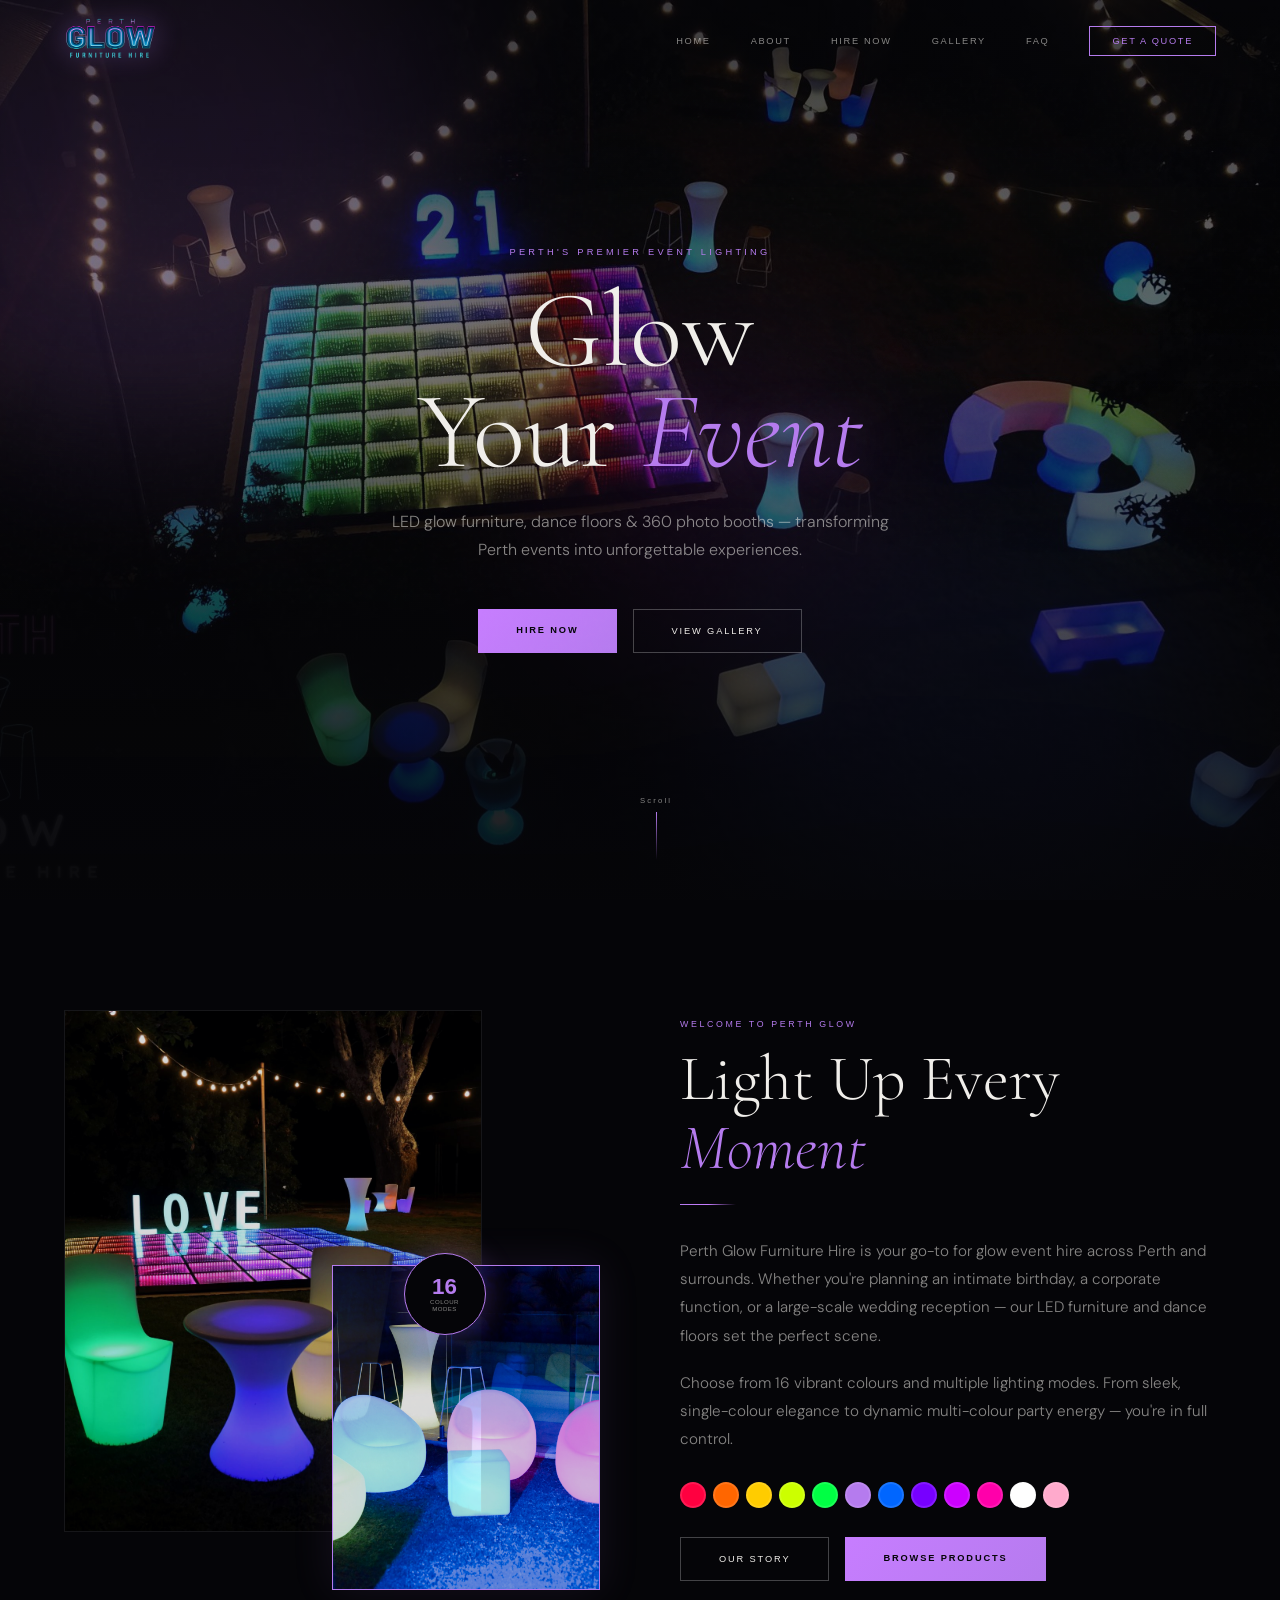
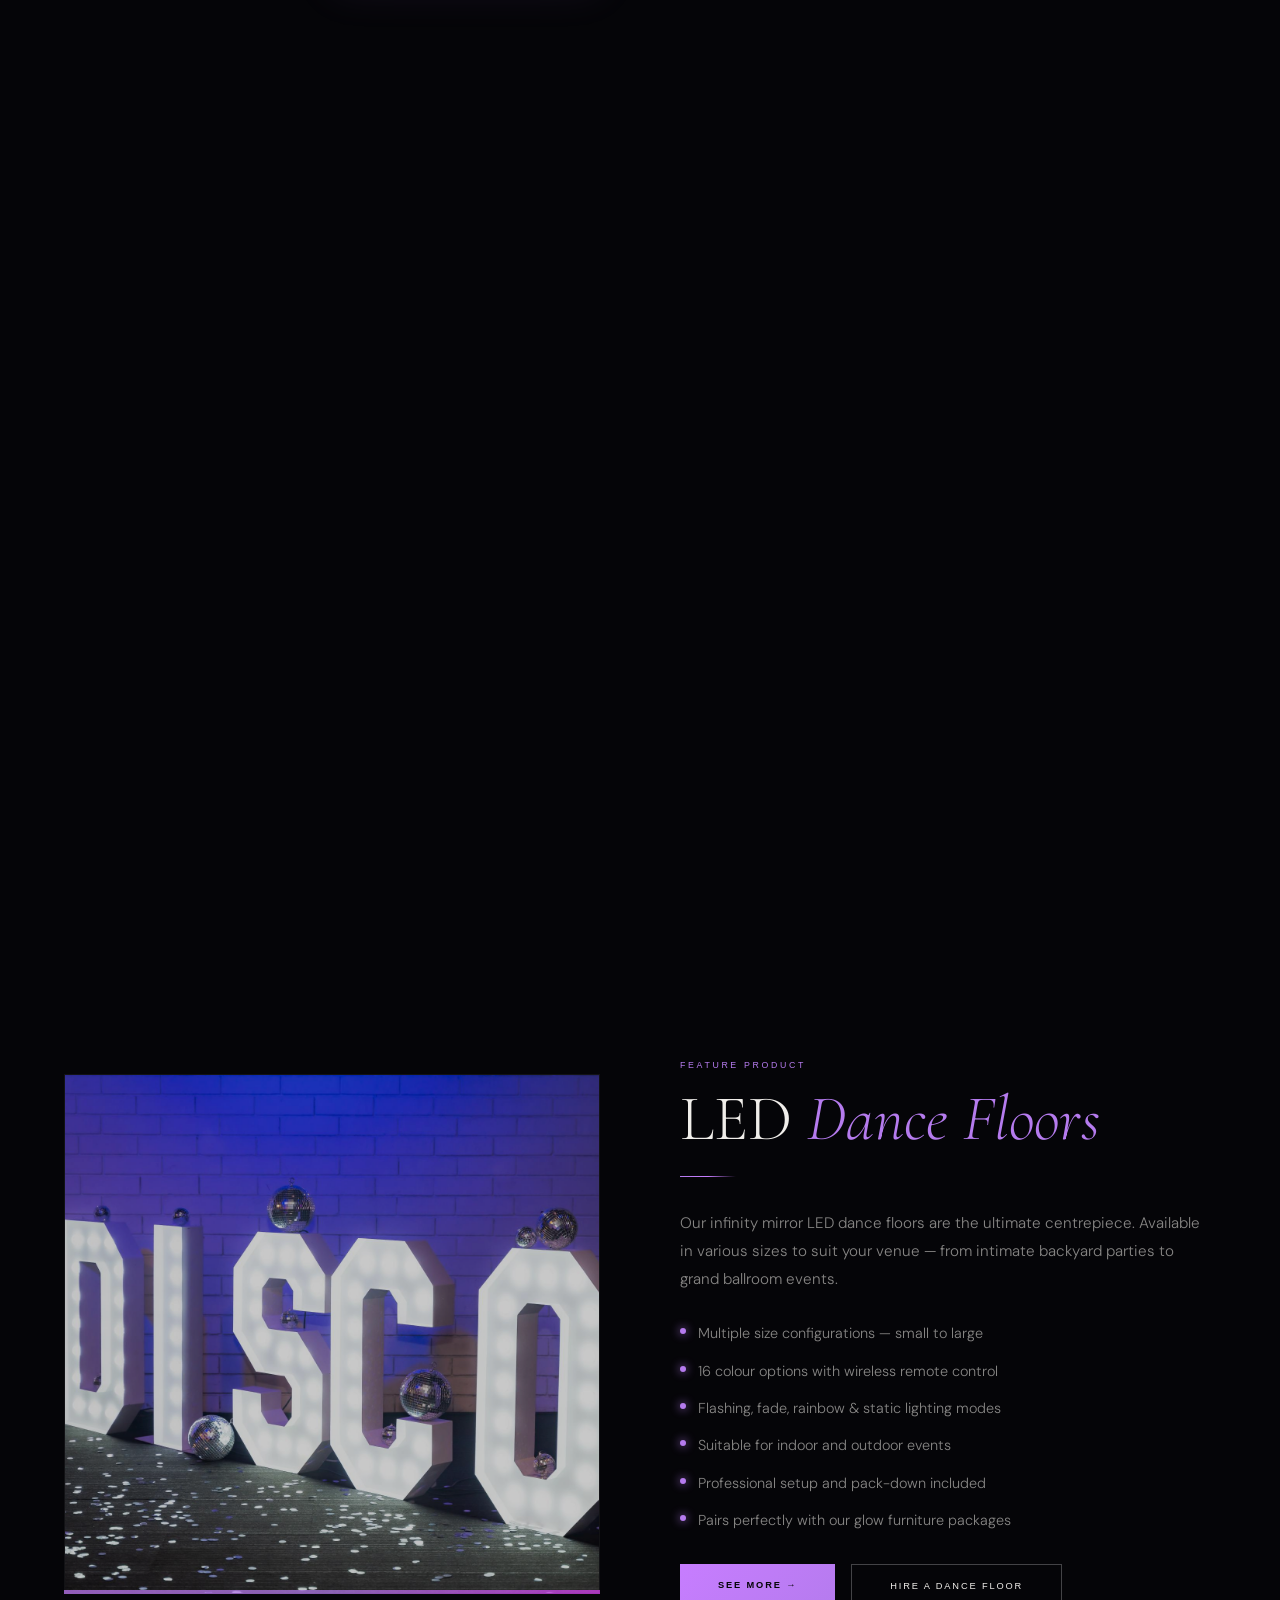
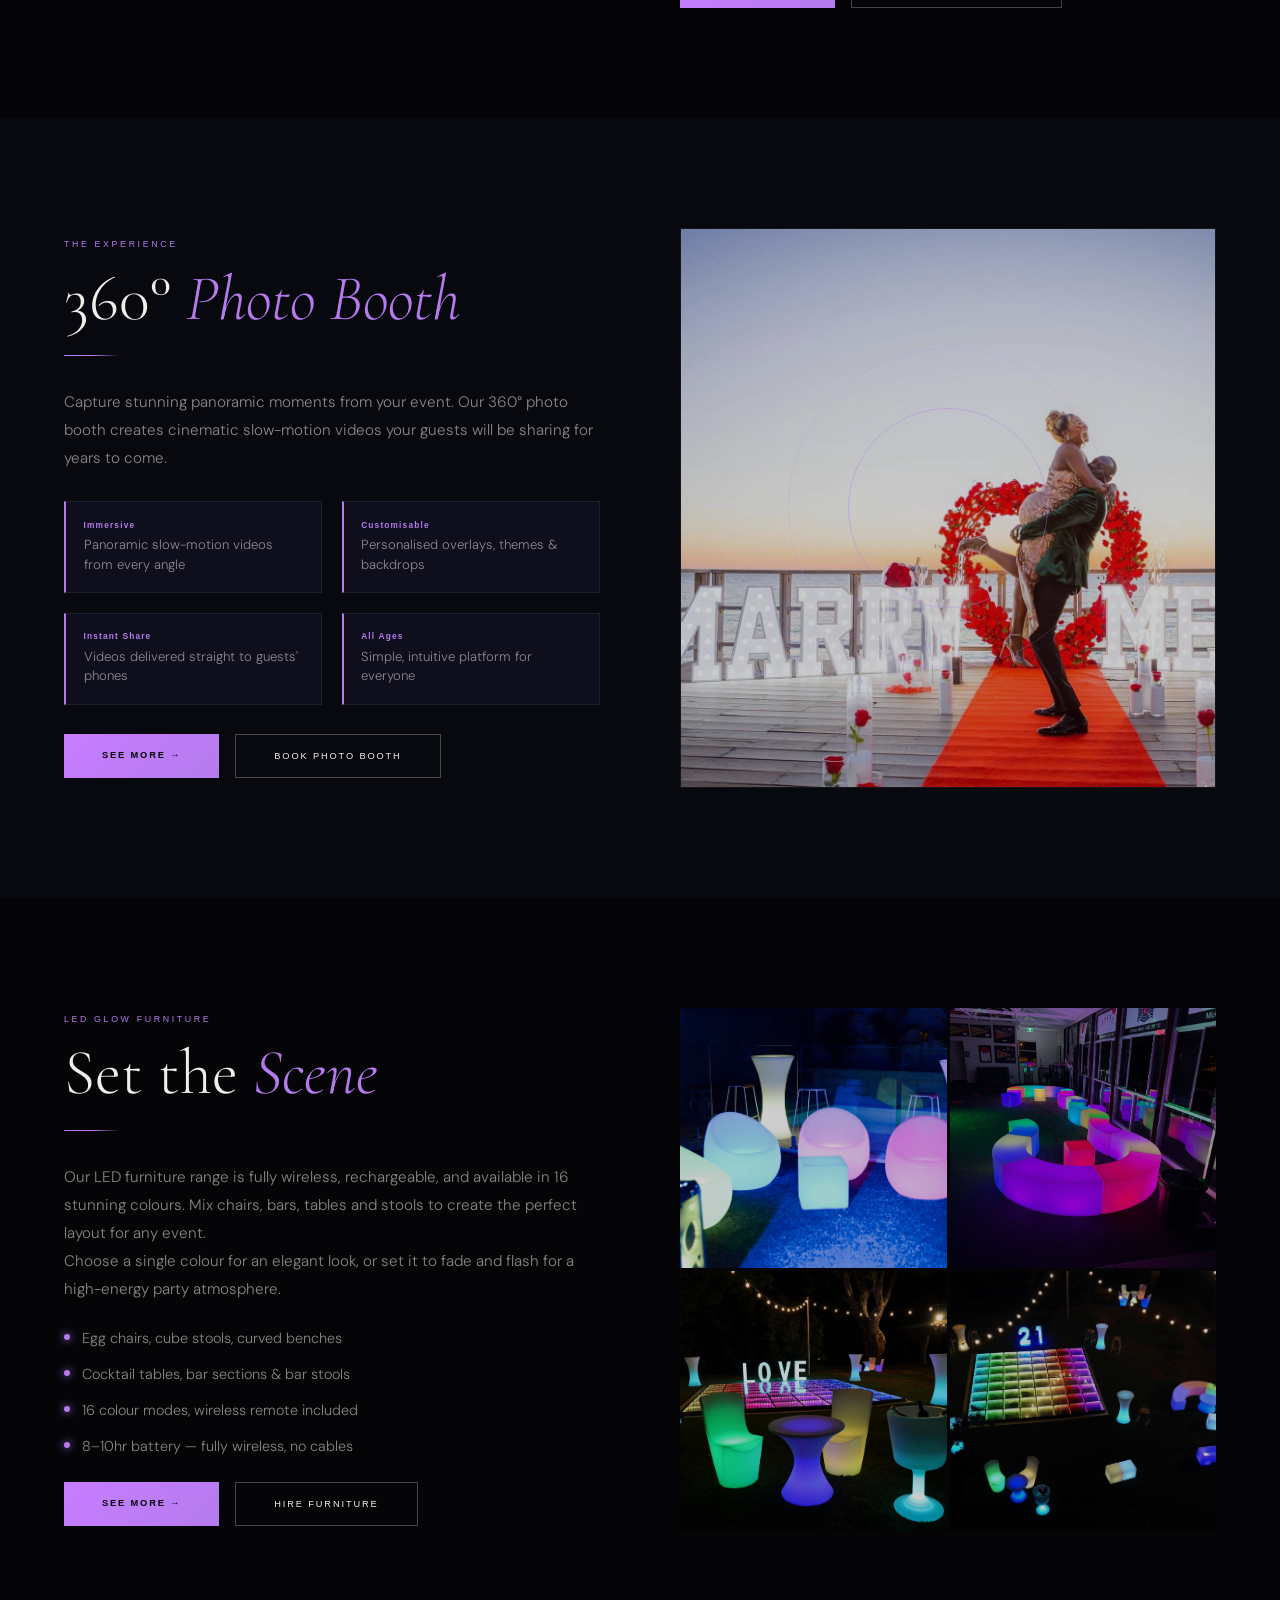
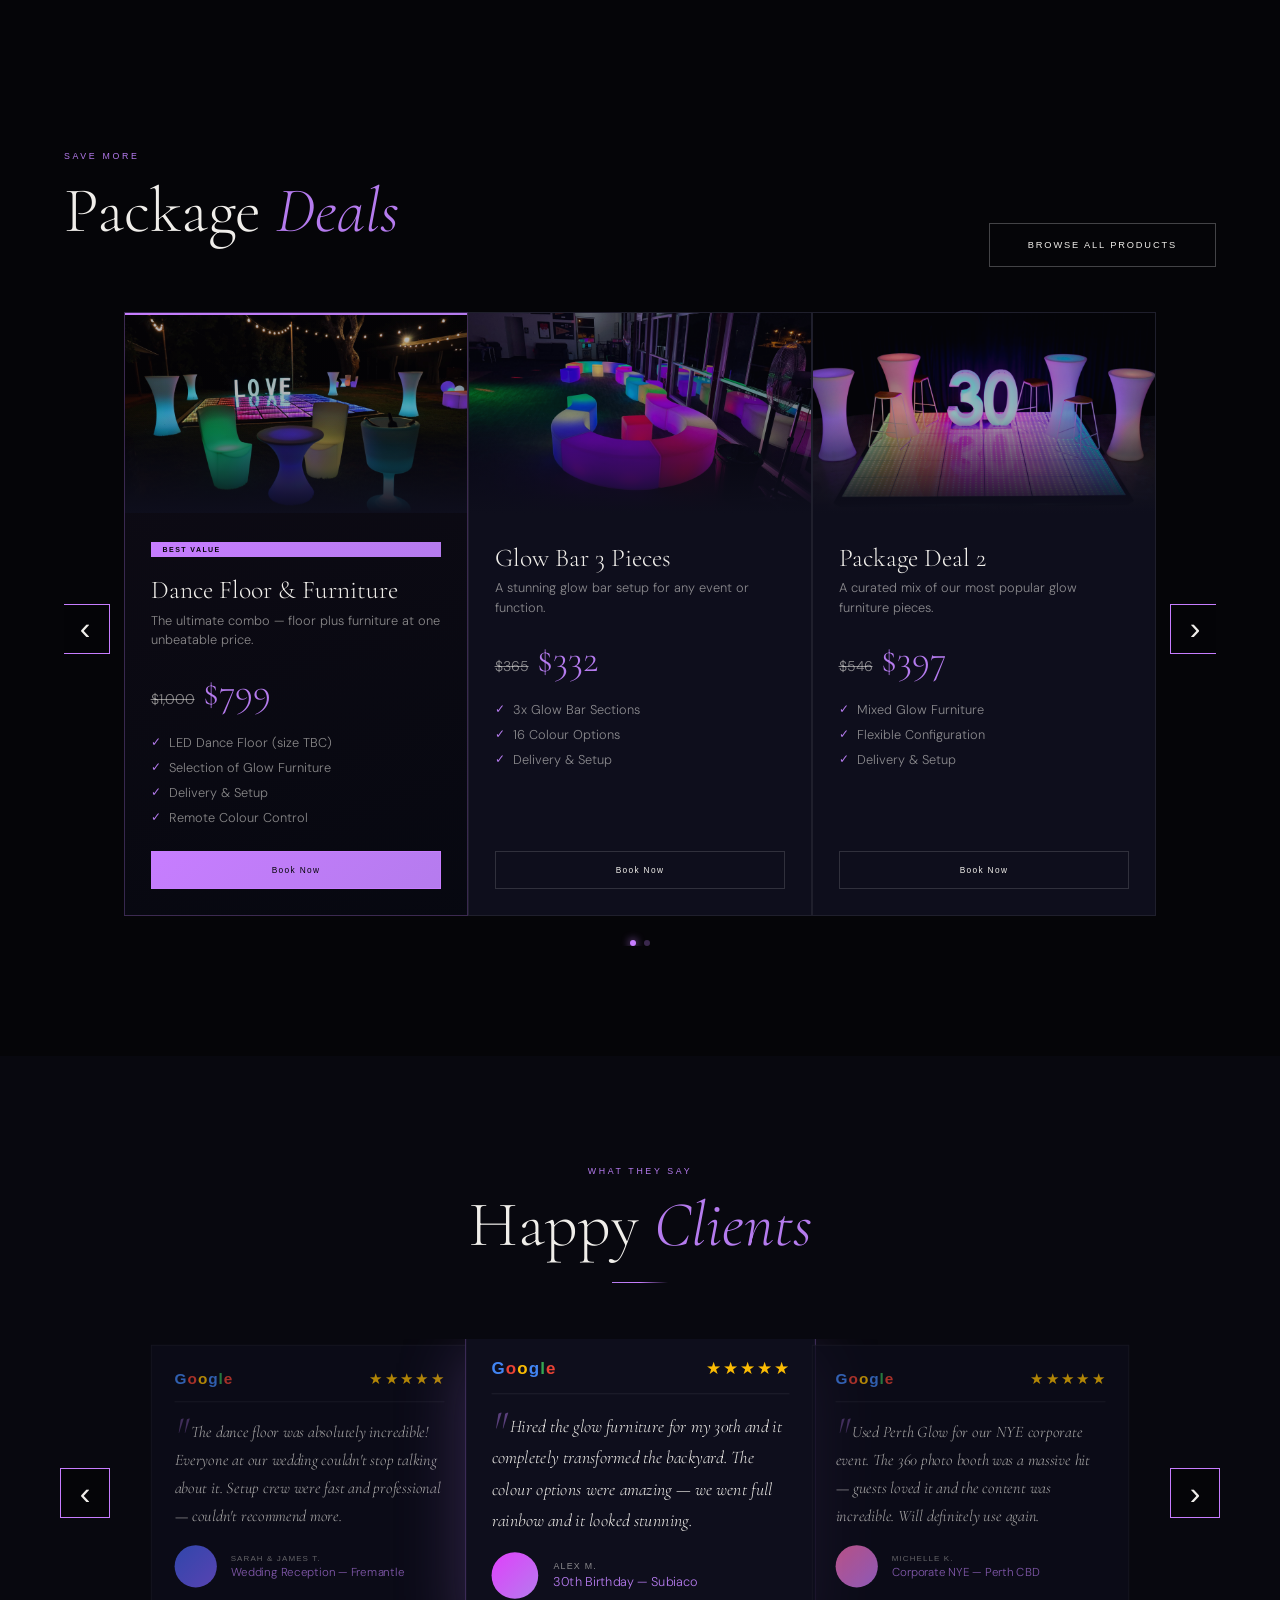
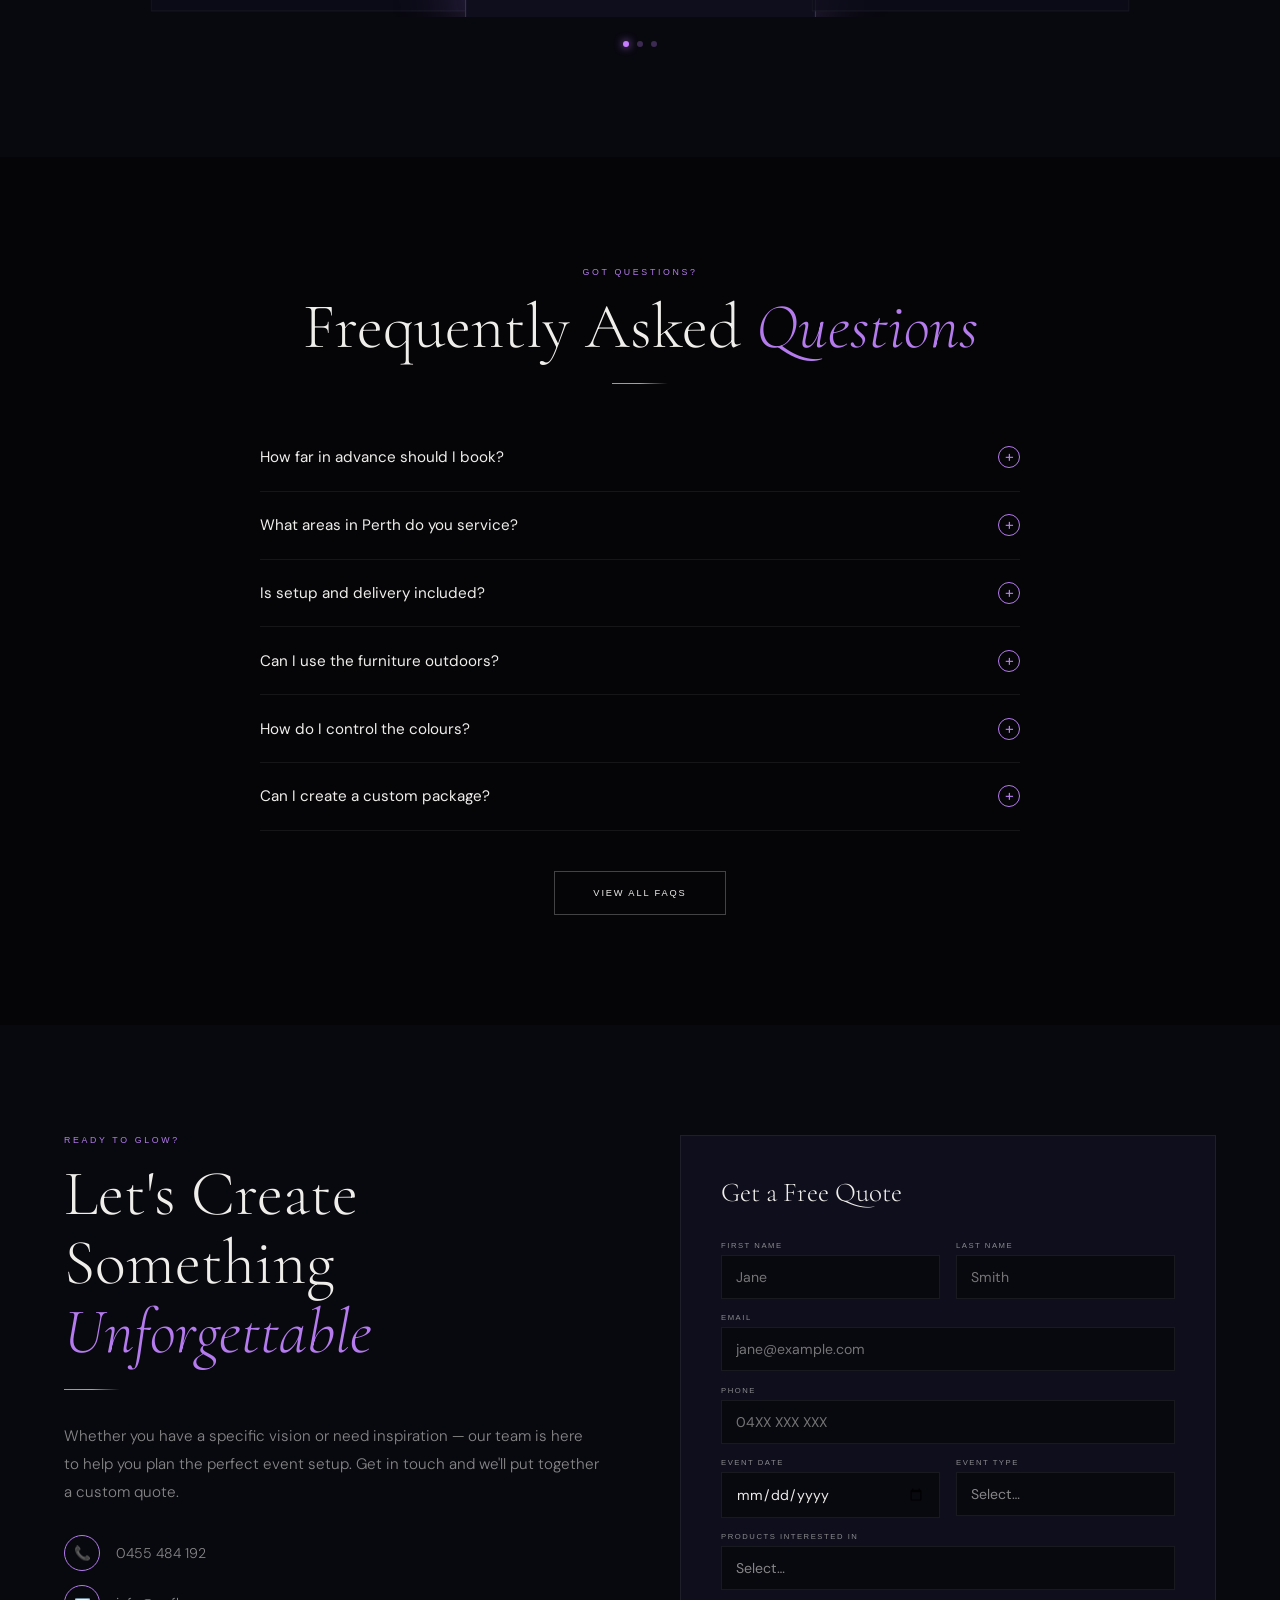
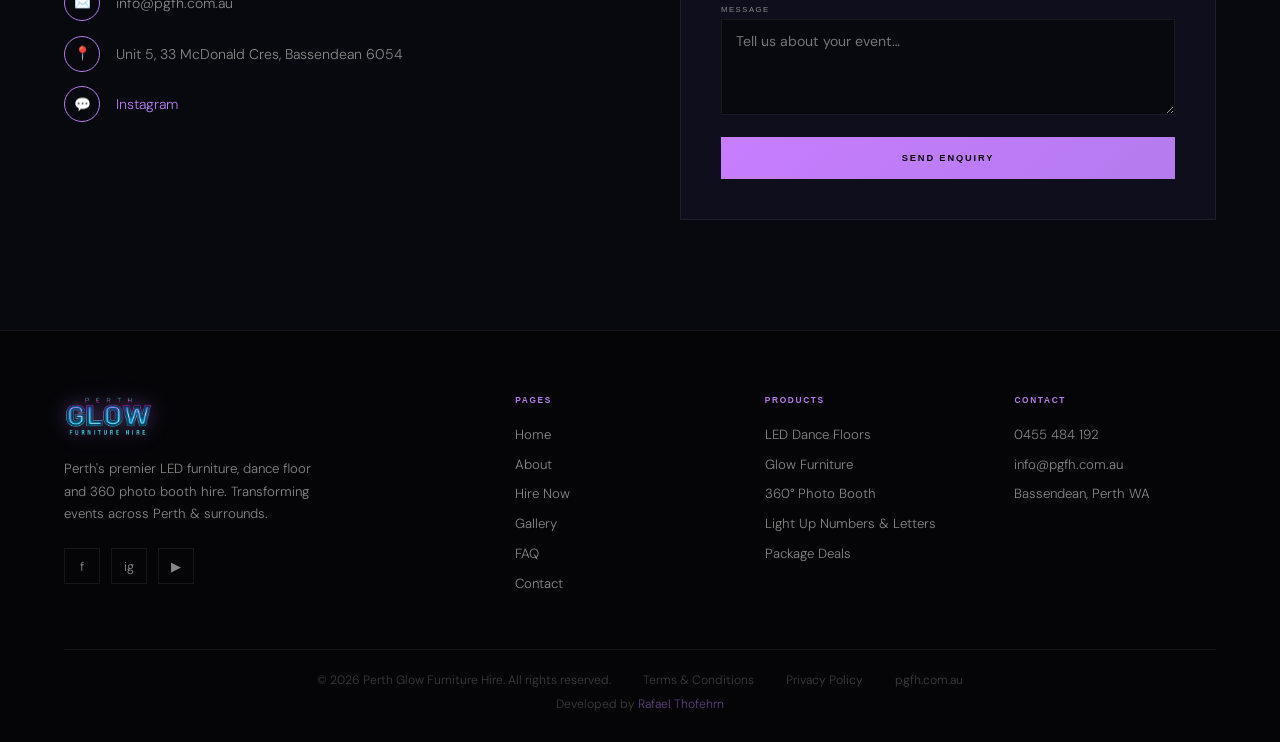
==== index.html @ 4131b8ab "V36 Website" ====
<!DOCTYPE html>
<html lang="en">
<head>
<meta charset="UTF-8">
<meta name="viewport" content="width=device-width, initial-scale=1.0">
<title>Perth Glow Furniture Hire | Glow Your Event</title>
<meta name="description" content="Perth's premier LED glow furniture, dance floors & 360 photo booth hire. 16 colour options. Serving Perth & surrounds. Book online today.">
<link rel="preconnect" href="https://fonts.googleapis.com">
<link href="https://fonts.googleapis.com/css2?family=Cormorant+Garamond:ital,wght@0,300;0,400;0,600;1,300;1,400&family=Syncopate:wght@400;700&family=DM+Sans:opsz,wght@9..40,300;9..40,400;9..40,500&display=swap" rel="stylesheet">
<style>
/* ============================================================
   PERTH GLOW — index.html — Clean CSS (no duplicates)
   ============================================================ */

:root {
  --black:#050508; --deep:#08080f; --card:#0e0e1c;
  --border:rgba(255,255,255,0.07); --white:#f0eeea;
  --dim:rgba(240,238,234,0.55); --cyan:#b57bee;
  --purple:#c77dff; --magenta:#e040fb; --blue:#4361ee;
  --display:'Syncopate',sans-serif;
  --serif:'Cormorant Garamond',serif;
  --body:'DM Sans',sans-serif;
}
*,*::before,*::after{box-sizing:border-box;margin:0;padding:0}
html{scroll-behavior:smooth}
body{background:var(--black);color:var(--white);font-family:var(--body);font-weight:300;overflow-x:hidden}
body::after{content:'';position:fixed;inset:0;background-image:url("data:image/svg+xml,%3Csvg viewBox='0 0 200 200' xmlns='http://www.w3.org/2000/svg'%3E%3Cfilter id='n'%3E%3CfeTurbulence type='fractalNoise' baseFrequency='0.9' numOctaves='4' stitchTiles='stitch'/%3E%3C/filter%3E%3Crect width='100%25' height='100%25' filter='url(%23n)' opacity='0.05'/%3E%3C/svg%3E");pointer-events:none;z-index:9998;opacity:.3;mix-blend-mode:overlay}

/* ── NAV ── */
#nav{background:transparent;backdrop-filter:none;border-bottom:none}
#nav.scrolled{background:rgba(5,5,8,.92)!important;backdrop-filter:blur(24px)!important;border-bottom:1px solid var(--border)!important}
nav{position:fixed;top:0;left:0;right:0;z-index:1000;padding:0 5vw;height:76px;display:flex;align-items:center;justify-content:space-between;transition:background .4s,backdrop-filter .4s,border-color .4s}

.nav-logo{display:flex;align-items:center;text-decoration:none}
.nav-logo img{height:44px;filter:drop-shadow(0 0 14px rgba(181,123,238,.4))}
.nav-links{display:flex;gap:2.5rem;list-style:none;align-items:center}
.nav-links a{font-family:var(--display);font-size:.58rem;letter-spacing:.18em;color:var(--dim);text-decoration:none;text-transform:uppercase;transition:color .2s}
.nav-links a:hover,.nav-links a.active{color:var(--cyan)}
.nav-cta{border:1px solid var(--cyan)!important;color:var(--cyan)!important;padding:9px 22px!important;transition:all .2s!important}
.nav-cta:hover{background:var(--cyan)!important;color:var(--black)!important;box-shadow:0 0 24px rgba(181,123,238,.4)!important}
.hamburger{display:none;flex-direction:column;gap:5px;cursor:pointer;border:none;background:transparent;padding:4px}
.hamburger span{display:block;width:24px;height:1.5px;background:var(--white);transition:.3s}
.mobile-nav{display:none;position:fixed;inset:0;background:rgba(5,5,8,.97);backdrop-filter:blur(20px);z-index:999;flex-direction:column;align-items:center;justify-content:center;gap:2rem}
.mobile-nav.open{display:flex}
.mobile-nav a{font-family:var(--display);font-size:.9rem;letter-spacing:.25em;color:var(--white);text-decoration:none;text-transform:uppercase;transition:color .2s}
.mobile-nav a:hover{color:var(--cyan)}
.mob-close{position:absolute;top:24px;right:5vw;background:transparent;border:none;color:var(--white);font-size:1.4rem;cursor:pointer}

/* ── SECTIONS ── */
section{padding:110px 5vw}
.wrap{max-width:1300px;margin:0 auto}
.label{font-family:var(--display);font-size:.55rem;letter-spacing:.3em;color:var(--cyan);text-transform:uppercase;margin-bottom:.9rem}
.h2{font-family:var(--serif);font-size:clamp(2.2rem,5vw,4rem);font-weight:300;line-height:1.08;margin-bottom:1.4rem}
.h2 em{font-style:italic;color:var(--cyan)}
.rule{width:56px;height:1px;background:linear-gradient(to right,var(--cyan),var(--purple),transparent);margin-bottom:2rem}
.body-txt{color:var(--dim);line-height:1.85;font-size:.95rem}
.btn{font-family:var(--display);font-size:.58rem;letter-spacing:.2em;text-transform:uppercase;padding:16px 38px;text-decoration:none;display:inline-block;transition:.3s;cursor:pointer;border:none}
.btn-fill{background:linear-gradient(135deg,var(--purple),var(--cyan));color:var(--black);font-weight:700}
.btn-fill:hover{box-shadow:0 0 40px rgba(181,123,238,.5);transform:translateY(-2px)}
.btn-ghost{background:transparent;color:var(--white);border:1px solid rgba(255,255,255,.25)}
.btn-ghost:hover{border-color:var(--cyan);color:var(--cyan)}

/* ── HERO ── */
#hero{position:relative;height:100vh;min-height:640px;display:flex;align-items:center;justify-content:center;overflow:hidden}
.hero-bg{position:absolute;inset:0;z-index:0}
.hero-bg img{width:100%;height:100%;object-fit:cover;opacity:.45}
.hero-grad{position:absolute;inset:0;background:linear-gradient(to bottom,rgba(5,5,8,.5) 0%,rgba(5,5,8,.05) 40%,rgba(5,5,8,.85) 100%)}
.orb{position:absolute;border-radius:50%;filter:blur(90px);pointer-events:none;animation:orb ease-in-out infinite}
.orb-a{width:600px;height:600px;background:var(--purple);top:-150px;left:-150px;opacity:.28;animation-duration:12s}
.orb-b{width:500px;height:500px;background:#4361ee;bottom:-100px;right:5%;opacity:.2;animation-duration:11s;animation-delay:-4s}
.orb-c{width:350px;height:350px;background:#e040fb;top:35%;left:42%;opacity:.15;animation-duration:14s;animation-delay:-7s}
@keyframes orb{0%,100%{transform:translate(0,0) scale(1)}50%{transform:translate(20px,-25px) scale(1.04)}}
.hero-inner{position:relative;z-index:2;text-align:center;padding:0 5vw;max-width:940px}
.eyebrow{font-family:var(--display);font-size:.58rem;letter-spacing:.35em;color:var(--cyan);text-transform:uppercase;margin-bottom:1.4rem;opacity:0;animation:up 1s .3s forwards}
.hero-h1{font-family:var(--serif);font-size:clamp(3.2rem,8.5vw,7.5rem);font-weight:300;line-height:.93;margin-bottom:1.6rem;opacity:0;animation:up 1s .5s forwards}
.hero-h1 em{font-style:italic;color:var(--cyan);text-shadow:0 0 50px rgba(181,123,238,.45)}
.hero-sub{font-size:1rem;color:var(--dim);max-width:500px;margin:0 auto 2.8rem;line-height:1.75;opacity:0;animation:up 1s .7s forwards}
.hero-btns{display:flex;gap:1rem;justify-content:center;flex-wrap:wrap;opacity:0;animation:up 1s .9s forwards}
.scroll-cue{position:absolute;bottom:2.5rem;left:50%;transform:translateX(-50%);z-index:2;display:flex;flex-direction:column;align-items:center;gap:7px;opacity:0;animation:up 1s 1.2s forwards}
.scroll-cue span{font-family:var(--display);font-size:.48rem;letter-spacing:.28em;color:var(--dim)}
.scroll-line{width:1px;height:48px;background:linear-gradient(to bottom,var(--cyan),transparent);animation:pulse 2s ease-in-out infinite}
@keyframes up{from{opacity:0;transform:translateY(28px)}to{opacity:1;transform:translateY(0)}}
@keyframes pulse{0%,100%{opacity:.4}50%{opacity:1}}

/* ── WELCOME ── */
#welcome .wrap{display:grid;grid-template-columns:1fr 1fr;gap:80px;align-items:center}
.img-stack{position:relative;height:580px}
.img-main{position:absolute;top:0;left:0;width:78%;height:90%;overflow:hidden;border:1px solid var(--border)}
.img-main img{width:100%;height:100%;object-fit:cover;opacity:.85;transition:transform .6s ease}
.img-main:hover img{transform:scale(1.03)}
.img-accent{position:absolute;bottom:0;right:0;width:50%;height:56%;overflow:hidden;border:1px solid var(--cyan);box-shadow:0 0 40px rgba(181,123,238,.1)}
.img-accent img{width:100%;height:100%;object-fit:cover;opacity:.85}
.badge{position:absolute;top:49%;left:71%;transform:translate(-50%,-50%);width:82px;height:82px;background:var(--black);border:1px solid var(--cyan);border-radius:50%;display:flex;flex-direction:column;align-items:center;justify-content:center;box-shadow:0 0 32px rgba(181,123,238,.3);z-index:4;text-align:center}
.badge b{font-family:var(--display);font-size:1.4rem;font-weight:700;color:var(--cyan);line-height:1}
.badge small{font-family:var(--display);font-size:.38rem;letter-spacing:.08em;color:var(--dim)}
.swatches{display:flex;gap:7px;flex-wrap:wrap;margin:1.8rem 0}
.swatch{width:26px;height:26px;border-radius:50%;border:2px solid rgba(255,255,255,.1)}

/* ── CATEGORIES ── */
#categories{padding:0}
.cat-header{padding:80px 5vw 60px;text-align:center}
.cat-header .rule{margin:0 auto}
.cat-carousel-wrap{position:relative}
.cat-prev,.cat-next{display:none;position:absolute;top:50%;transform:translateY(-50%);z-index:10;background:rgba(5,5,8,.7);border:1px solid var(--purple);color:var(--white);font-size:2rem;width:44px;height:44px;align-items:center;justify-content:center;cursor:pointer;backdrop-filter:blur(8px);transition:.2s}
.cat-prev:hover,.cat-next:hover{background:var(--purple);color:var(--black)}
.cat-prev{left:4px}
.cat-next{right:4px}
.cat-grid{display:grid;grid-template-columns:2fr 1fr 1fr;grid-template-rows:auto auto;gap:2px}
.cat-card{position:relative;overflow:hidden;cursor:pointer;text-decoration:none;display:block}
.cat-card:first-child{grid-row:span 2;grid-column:1}
.cat-img{width:100%;height:100%;min-height:240px;overflow:hidden}
.cat-card:first-child .cat-img{min-height:480px}
.cat-img img{width:100%;height:100%;object-fit:cover;opacity:.65;transition:transform .7s ease,opacity .4s}
.cat-card:hover .cat-img img{transform:scale(1.07);opacity:.8}
.cat-overlay{position:absolute;inset:0;background:linear-gradient(to top,rgba(5,5,8,.97) 0%,rgba(5,5,8,.55) 50%,rgba(5,5,8,.2) 100%)}
.cat-info{position:absolute;bottom:0;left:0;right:0;padding:2rem 1.8rem}
.cat-name{font-family:var(--serif);font-size:clamp(1.4rem,2.2vw,2rem);font-weight:300;margin-bottom:.4rem;color:#fff;text-shadow:0 2px 12px rgba(0,0,0,.8)}
.cat-desc{font-size:.82rem;color:rgba(255,255,255,.75);max-width:340px;line-height:1.6;text-shadow:0 1px 6px rgba(0,0,0,.8)}
.cat-arrow{font-family:var(--display);font-size:.52rem;letter-spacing:.18em;color:var(--cyan);margin-top:.7rem;display:inline-flex;align-items:center;gap:7px;text-shadow:0 1px 8px rgba(0,0,0,.9)}
.cat-arrow::after{content:'→';transition:transform .2s}
.cat-card:hover .cat-arrow::after{transform:translateX(4px)}

/* ── DANCE FLOOR ── */
#dancefloor .wrap{display:grid;grid-template-columns:1fr 1fr;gap:80px;align-items:center;max-width:1300px;margin:0 auto}
.df-visual{position:relative;height:520px;overflow:hidden}
.df-visual img{width:100%;height:100%;object-fit:cover;opacity:.8;border:1px solid var(--border)}
.df-glow-bar{position:absolute;bottom:0;left:0;right:0;height:4px;background:linear-gradient(to right,var(--purple),var(--cyan),var(--magenta));opacity:.7}
.feature-list{list-style:none;display:flex;flex-direction:column;gap:.9rem;margin:1.8rem 0}
.feature-list li{display:flex;align-items:flex-start;gap:12px;color:var(--dim);font-size:.9rem;line-height:1.6}
.feature-list li::before{content:'';flex-shrink:0;width:6px;height:6px;border-radius:50%;background:var(--cyan);box-shadow:0 0 10px var(--cyan);margin-top:6px}

/* ── PHOTO BOOTH ── */
#photobooth{background:var(--deep)}
#photobooth .wrap{display:grid;grid-template-columns:1fr 1fr;gap:80px;align-items:center;max-width:1300px;margin:0 auto}
.pb-visual{position:relative;height:560px;overflow:hidden}
.pb-visual img{width:100%;height:100%;object-fit:cover;opacity:.8;border:1px solid var(--border)}
.pb-ring{position:absolute;inset:0;display:flex;align-items:center;justify-content:center;pointer-events:none}
.pb-ring::before,.pb-ring::after{content:'';position:absolute;border-radius:50%;border:1px solid;animation:ring 3s ease-in-out infinite}
.pb-ring::before{width:200px;height:200px;border-color:var(--cyan);opacity:.4}
.pb-ring::after{width:320px;height:320px;border-color:var(--purple);opacity:.2;animation-delay:.6s}
@keyframes ring{0%,100%{transform:scale(1);opacity:.4}50%{transform:scale(1.04);opacity:.7}}
.pb-grid{display:grid;grid-template-columns:1fr 1fr;gap:1.2rem;margin:1.8rem 0}
.pb-feat{padding:1.1rem;background:var(--card);border:1px solid var(--border);border-left:2px solid var(--cyan)}
.pb-feat h4{font-family:var(--display);font-size:.52rem;letter-spacing:.14em;color:var(--cyan);margin-bottom:.35rem}
.pb-feat p{font-size:.82rem;color:var(--dim);line-height:1.5}

/* ── GLOW FURNITURE ── */
#glowfurniture .wrap>div{display:grid;grid-template-columns:1fr 1fr;gap:80px;align-items:center;max-width:1300px;margin:0 auto}

/* ── PACKAGES ── */
#packages .wrap{max-width:1300px;margin:0 auto}
.pkg-top{display:flex;justify-content:space-between;align-items:flex-end;margin-bottom:2.8rem;flex-wrap:wrap;gap:1rem}
.pkg-carousel-wrap{position:relative;overflow:hidden;padding:0 60px}
.pkg-track{overflow:hidden}
.pkg-grid{display:flex;gap:0;transition:transform .4s ease}
.pkg{flex:0 0 calc(33.333%);min-width:0;background:var(--card);border:1px solid var(--border);position:relative;overflow:hidden;transition:border-color .3s,transform .3s;display:flex;flex-direction:column}
.pkg::before{content:'';position:absolute;top:0;left:0;right:0;height:2px;background:linear-gradient(to right,var(--purple),var(--cyan));opacity:0;transition:opacity .3s;z-index:2}
.pkg:hover{border-color:rgba(181,123,238,.25);transform:translateY(-4px)}
.pkg:hover::before,.pkg.best::before{opacity:1}
.pkg.best{border-color:rgba(181,123,238,.28);background:linear-gradient(160deg,rgba(181,123,238,.06),rgba(67,97,238,.04))}
.pkg-img{width:100%;height:200px;overflow:hidden;position:relative;flex-shrink:0}
.pkg-img img{width:100%;height:100%;object-fit:cover;opacity:.7;transition:transform .5s ease,opacity .4s}
.pkg:hover .pkg-img img{transform:scale(1.05);opacity:.85}
.pkg-img-overlay{position:absolute;inset:0;background:linear-gradient(to bottom,transparent 50%,var(--card) 100%)}
.pkg-body{padding:1.8rem 1.6rem 1.6rem;display:flex;flex-direction:column;flex:1}
.pkg-tag{font-family:var(--display);font-size:.44rem;letter-spacing:.2em;background:linear-gradient(135deg,var(--purple),var(--cyan));color:var(--black);padding:4px 12px;display:inline-block;margin-bottom:1.1rem;font-weight:700}
.pkg-name{font-family:var(--serif);font-size:1.6rem;font-weight:300;margin-bottom:.35rem}
.pkg-desc{font-size:.8rem;color:var(--dim);line-height:1.5}
.pkg-price{display:flex;align-items:baseline;gap:8px;margin:1.2rem 0}
.pkg-old{font-size:.88rem;color:var(--dim);text-decoration:line-through}
.pkg-now{font-family:var(--serif);font-size:2.4rem;font-weight:300;color:var(--cyan)}
.pkg-list{list-style:none;display:flex;flex-direction:column;gap:.5rem;margin-bottom:1.6rem;flex:1}
.pkg-list li{font-size:.8rem;color:var(--dim);display:flex;align-items:center;gap:8px}
.pkg-list li::before{content:'✓';color:var(--cyan);font-size:.72rem;flex-shrink:0}
.pkg-btn{width:100%;font-family:var(--display);font-size:.52rem;letter-spacing:.16em;padding:13px;background:transparent;border:1px solid rgba(255,255,255,.14);color:var(--white);cursor:pointer;text-align:center;text-decoration:none;display:block;transition:.3s;margin-top:auto}
.pkg-btn:hover,.pkg.best .pkg-btn{background:linear-gradient(135deg,var(--purple),var(--cyan));border-color:var(--purple);color:var(--black)}
.pkg-arrow{position:absolute;top:50%;transform:translateY(-50%);z-index:10;background:rgba(5,5,8,.85);border:1px solid var(--purple);color:var(--white);font-size:2rem;width:50px;height:50px;display:flex;align-items:center;justify-content:center;cursor:pointer;backdrop-filter:blur(12px);transition:.2s}
.pkg-arrow:hover{background:var(--purple);color:var(--black)}
.pkg-arrow-prev{left:-4px}
.pkg-arrow-next{right:-4px}
.pkg-dots{display:flex;justify-content:center;gap:.5rem;margin-top:1.5rem}
.pkg-dot{width:6px;height:6px;border-radius:50%;background:rgba(181,123,238,.3);border:none;cursor:pointer;transition:.2s;padding:0}
.pkg-dot.active{background:var(--purple);box-shadow:0 0 8px var(--purple)}

/* ── TESTIMONIALS ── */
#testimonials{background:var(--deep);text-align:center}
#testimonials .wrap{max-width:1300px;margin:0 auto}
#testimonials .rule{margin:0 auto 3.5rem}
.testi-carousel-wrap{position:relative;max-width:1400px;margin:0 auto;padding:0 80px}
.testi-track{overflow:hidden}
.testi-grid{display:flex;gap:0;transition:transform .5s cubic-bezier(.25,.46,.45,.94)}
.testi{flex:0 0 calc(33.333%);padding:1.5rem;background:var(--card);border:1px solid var(--border);text-align:left;box-sizing:border-box;transition:transform .5s ease,box-shadow .5s ease,opacity .5s ease}
.testi.center-card{transform:translateZ(40px) scale(1.06);box-shadow:0 20px 60px rgba(181,123,238,.25);border-color:rgba(181,123,238,.3)}
.testi.side-card{transform:scale(0.96);opacity:.7}
.testi-event-photo{width:100%;height:140px;overflow:hidden;margin-bottom:1rem}
.testi-event-photo img{width:100%;height:100%;object-fit:cover;opacity:.85;transition:transform .5s ease}
.testi:hover .testi-event-photo img{transform:scale(1.04)}
.testi-event-photo-overlay{position:absolute;inset:0;background:linear-gradient(to bottom,transparent 60%,var(--card) 100%)}
.testi-gmaps{display:flex;align-items:center;justify-content:space-between;margin-bottom:1rem;padding-bottom:.8rem;border-bottom:1px solid var(--border)}
.gmaps-logo{display:flex;align-items:center;gap:1px;font-size:1rem;font-weight:700;font-family:Arial,sans-serif}
.g1{color:#4285F4}.g2{color:#EA4335}.g3{color:#FBBC04}.g4{color:#4285F4}.g5{color:#34A853}.g6{color:#EA4335}
.gmaps-stars{display:flex;gap:2px;color:#FBBC04;font-size:1rem}
.testi-q{font-family:var(--serif);font-size:1.05rem;font-style:italic;color:var(--white);line-height:1.75;margin-bottom:1rem;font-weight:300}
.testi-q::before{content:'"';font-size:2.8rem;color:var(--cyan);line-height:0;vertical-align:-.65rem;margin-right:3px;opacity:.45}
.testi-head{display:flex;align-items:center;gap:.9rem;margin-top:1rem}
.testi-avatar{width:44px;height:44px;border-radius:50%;background:linear-gradient(135deg,var(--purple),var(--cyan));display:flex;align-items:center;justify-content:center;font-family:var(--display);font-size:.6rem;font-weight:700;color:var(--black);flex-shrink:0;overflow:hidden}
.testi-avatar img{width:100%;height:100%;object-fit:cover}
.testi-who{font-family:var(--display);font-size:.52rem;letter-spacing:.14em;color:var(--dim)}
.testi-event{font-size:.75rem;color:var(--cyan);margin-top:2px}
.testi-arrow{position:absolute;top:50%;transform:translateY(-50%);z-index:10;background:rgba(5,5,8,.85);border:1px solid var(--purple);color:var(--white);font-size:2rem;width:50px;height:50px;display:flex;align-items:center;justify-content:center;cursor:pointer;backdrop-filter:blur(12px);transition:.2s}
.testi-arrow:hover{background:var(--purple);color:var(--black)}
.testi-prev{left:-4px}
.testi-next{right:-4px}
.testi-dots{display:flex;justify-content:center;gap:.5rem;margin-top:1.5rem}
.testi-dot{width:6px;height:6px;border-radius:50%;background:rgba(181,123,238,.3);border:none;cursor:pointer;transition:.2s;padding:0}
.testi-dot.active{background:var(--purple);box-shadow:0 0 8px var(--purple)}

/* ── FAQ ── */
#faq .wrap{max-width:760px;margin:0 auto;text-align:center}
#faq .rule{margin:0 auto 2.5rem}
.faq-list{text-align:left;margin-top:1.5rem}
.faq-item{border-bottom:1px solid var(--border)}
.faq-q{width:100%;background:transparent;border:none;color:var(--white);font-family:var(--body);font-size:.95rem;font-weight:400;text-align:left;padding:1.4rem 0;cursor:pointer;display:flex;justify-content:space-between;align-items:center;gap:1rem}
.faq-icon{flex-shrink:0;width:22px;height:22px;border:1px solid var(--cyan);border-radius:50%;display:flex;align-items:center;justify-content:center;color:var(--cyan);font-size:1rem;line-height:1;transition:transform .3s,background .3s}
.faq-item.open .faq-icon{transform:rotate(45deg);background:var(--cyan);color:var(--black)}
.faq-a{max-height:0;overflow:hidden;transition:max-height .4s ease,padding .3s;font-size:.88rem;color:var(--dim);line-height:1.85}
.faq-item.open .faq-a{max-height:300px;padding-bottom:1.4rem}

/* ── CTA / CONTACT ── */
#cta{background:var(--deep)}
#cta .wrap{max-width:1300px;margin:0 auto;display:grid;grid-template-columns:1fr 1fr;gap:80px;align-items:start}
.contact-list{display:flex;flex-direction:column;gap:.9rem;margin-top:1.8rem}
.c-item{display:flex;align-items:center;gap:1rem;color:var(--dim);font-size:.88rem}
.c-icon{width:36px;height:36px;border:1px solid var(--cyan);border-radius:50%;display:flex;align-items:center;justify-content:center;color:var(--cyan);flex-shrink:0;font-size:.85rem}
.form-box{background:var(--card);border:1px solid var(--border);padding:2.5rem}
.form-box h3{font-family:var(--serif);font-size:1.7rem;font-weight:300;margin-bottom:2rem}
.row{display:grid;grid-template-columns:1fr 1fr;gap:1rem}
.fg{display:flex;flex-direction:column;gap:5px;margin-bottom:.9rem}
.fg label{font-family:var(--display);font-size:.48rem;letter-spacing:.2em;color:var(--dim);text-transform:uppercase}
.fg input,.fg select,.fg textarea{background:var(--deep);border:1px solid var(--border);color:var(--white);padding:12px 14px;font-family:var(--body);font-size:.88rem;outline:none;transition:border-color .2s;width:100%;-webkit-appearance:none}
.fg input:focus,.fg select:focus,.fg textarea:focus{border-color:var(--cyan)}
.fg textarea{resize:vertical;min-height:96px}
.fg select{cursor:pointer;color:var(--dim)}
.fg select option{background:var(--deep);color:var(--white)}

/* ── FOOTER ── */
footer{background:var(--black);border-top:1px solid var(--border);padding:64px 5vw 30px}
.f-top{display:grid;grid-template-columns:2fr 1fr 1fr 1fr;gap:3rem;margin-bottom:3.5rem;max-width:1300px;margin-left:auto;margin-right:auto}
.f-brand img{height:42px;filter:drop-shadow(0 0 10px rgba(181,123,238,.35))}
.f-brand p{color:var(--dim);font-size:.83rem;line-height:1.7;margin:1rem 0 1.4rem;max-width:270px}
.socials{display:flex;gap:.7rem}
.soc{width:36px;height:36px;border:1px solid var(--border);display:flex;align-items:center;justify-content:center;color:var(--dim);text-decoration:none;font-size:.8rem;transition:.2s}
.soc:hover{border-color:var(--cyan);color:var(--cyan)}
.f-col h4{font-family:var(--display);font-size:.52rem;letter-spacing:.2em;color:var(--cyan);margin-bottom:1.1rem;text-transform:uppercase}
.f-col ul{list-style:none;display:flex;flex-direction:column;gap:.55rem}
.f-col ul a{font-size:.83rem;color:var(--dim);text-decoration:none;transition:color .2s}
.f-col ul a:hover{color:var(--white)}
.f-bottom{border-top:1px solid var(--border);padding-top:1.4rem;display:flex;flex-direction:column;align-items:center;text-align:center;gap:.5rem;max-width:1300px;margin:0 auto}
.f-bottom-links{display:flex;gap:2rem;flex-wrap:wrap;justify-content:center;align-items:center}
.f-bottom p,.f-bottom a{font-size:.76rem;color:rgba(255,255,255,.22);text-decoration:none}
.f-bottom a:hover{color:var(--cyan)}
.f-credit{font-size:.7rem;color:rgba(255,255,255,.18)}
.f-credit a{color:rgba(181,123,238,.5);text-decoration:none}
.f-credit a:hover{color:var(--cyan)}

/* ── ANIMATIONS ── */
[data-anim]{opacity:0;transition:opacity .7s ease,transform .7s ease}
[data-anim="up"]{transform:translateY(40px)}
[data-anim="down"]{transform:translateY(-30px)}
[data-anim="left"]{transform:translateX(-44px)}
[data-anim="right"]{transform:translateX(44px)}
[data-anim="scale"]{transform:scale(0.92)}
[data-anim="fade"]{transform:none}
[data-anim].anim-in{opacity:1!important;transform:none!important}
[data-anim-group]>*{opacity:0;transform:translateY(32px);transition:opacity .6s ease,transform .6s ease}
[data-anim-group]>*.anim-in{opacity:1!important;transform:none!important}
[data-anim-group]>*:nth-child(1){transition-delay:0s}
[data-anim-group]>*:nth-child(2){transition-delay:.1s}
[data-anim-group]>*:nth-child(3){transition-delay:.2s}
[data-anim-group]>*:nth-child(4){transition-delay:.3s}
[data-anim-group]>*:nth-child(5){transition-delay:.4s}
[data-anim-group]>*:nth-child(6){transition-delay:.5s}
body{animation:pageFadeIn .4s ease both}
@keyframes pageFadeIn{from{opacity:0}to{opacity:1}}
@media(prefers-reduced-motion:reduce){
  [data-anim],[data-anim-group]>*{opacity:1!important;transform:none!important;transition:none!important}
  body{animation:none!important}
}

/* ── RESPONSIVE ── */
@media(max-width:1100px){
  .f-top{grid-template-columns:1fr 1fr}
  #welcome .wrap{grid-template-columns:1fr}
  #dancefloor .wrap{grid-template-columns:1fr}
  #photobooth .wrap{grid-template-columns:1fr}
  #photobooth .pb-visual{order:-1}
  #glowfurniture .wrap>div{grid-template-columns:1fr!important;gap:2rem}
  #glowfurniture [data-anim="right"]{order:-1}
  #glowfurniture [data-anim="left"]{order:1}
  #cta .wrap{grid-template-columns:1fr}
  .cat-grid{grid-template-columns:1fr 1fr 1fr}
  .cat-card:first-child{grid-row:span 2}
  .pkg{flex:0 0 50%}
  .pkg-carousel-wrap{padding:0 48px}
}
@media(max-width:720px){
  section{padding:70px 5vw}
  .nav-links{display:none}
  .hamburger{display:flex}
  .f-top{grid-template-columns:1fr}
  .f-bottom-links{flex-direction:column;gap:.6rem}
  /* Cat carousel on mobile */
  .cat-carousel-wrap{overflow:hidden}
  .cat-grid{display:flex!important;overflow-x:auto;scroll-snap-type:x mandatory;gap:0;scrollbar-width:none}
  .cat-grid::-webkit-scrollbar{display:none}
  .cat-grid .cat-card{flex:0 0 82vw;scroll-snap-align:start;min-height:320px}
  .cat-grid .cat-card:first-child{flex:0 0 82vw}
  .cat-carousel-wrap .cat-prev,.cat-carousel-wrap .cat-next{display:flex}
  /* Pkg: 1 per slide */
  .pkg{flex:0 0 85%}
  .pkg-carousel-wrap{padding:0 24px}
  .pkg-img{height:180px}
  /* Testi: 1 per slide */
  .testi{flex:0 0 85%}
  .testi-arrow{display:flex}
  .testi-carousel-wrap{padding:0 44px}
  .testi.center-card,.testi.side-card{transform:none;opacity:1;box-shadow:none}
  .testi-event-photo{height:120px}
  /* Layout */
  #photobooth .wrap{grid-template-columns:1fr!important}
  #photobooth .pb-visual{order:-1}
  .pb-grid{grid-template-columns:1fr}
  .hero-btns,.btns,.cta-strip-btns{justify-content:center!important;flex-wrap:wrap}
  .img-stack{height:320px}
  .row{grid-template-columns:1fr}

  .f-top{grid-template-columns:1fr}
  .f-brand{text-align:center}
  .f-brand p{margin-left:auto;margin-right:auto}
  .socials{justify-content:center}
  .f-col{text-align:center}
  .f-col ul{align-items:center}
  .f-bottom-links{flex-direction:column;gap:.5rem}
}
</style>
  <!-- Favicon -->
  <link rel="icon" type="image/x-icon" href="assets/favicon.ico">
  <link rel="icon" type="image/png" sizes="32x32" href="assets/favicon-32.png">
  <link rel="icon" type="image/png" sizes="16x16" href="assets/favicon-16.png">
  <link rel="apple-touch-icon" sizes="180x180" href="assets/favicon-180.png">
  <meta name="theme-color" content="#050508">
<link rel="stylesheet" href="assets/global.css">
</head>
<body>

<!-- NAV -->
<nav id="nav">
  <a href="index.html" class="nav-logo">
    <img src="assets/logo-transparent.png" alt="Perth Glow Furniture Hire">
  </a>
  <ul class="nav-links">
    <li><a href="index.html">Home</a></li>
    <li><a href="about.html">About</a></li>
    <li><a href="hire.html">Hire Now</a></li>
    <li><a href="gallery.html">Gallery</a></li>
    <li><a href="faq.html">FAQ</a></li>
    <li><a href="contact.html" class="nav-cta">Get a Quote</a></li>
  </ul>
  <button class="hamburger" onclick="toggleMob()" id="hamburger" aria-label="Menu">
    <span></span><span></span><span></span>
  </button>
</nav>
<div class="mobile-nav" id="mobNav">
  <button class="mob-close" onclick="toggleMob()">✕</button>
  <a href="index.html" onclick="toggleMob()">Home</a>
  <a href="about.html" onclick="toggleMob()">About</a>
  <a href="hire.html" onclick="toggleMob()">Hire Now</a>
  <a href="gallery.html" onclick="toggleMob()">Gallery</a>
  <a href="faq.html" onclick="toggleMob()">FAQ</a>
  <a href="contact.html" onclick="toggleMob()">Contact</a>
</div>

<!-- HERO -->
<section id="hero">
  <div class="hero-bg">
    <div class="orb orb-a"></div>
    <div class="orb orb-b"></div>
    <div class="orb orb-c"></div>
    <img src="assets/aerial-event.jpg" alt="Perth Glow aerial event view">
  </div>
  <div class="hero-grad"></div>
  <div class="hero-inner">
    <p class="eyebrow">Perth's Premier Event Lighting</p>
    <h1 class="hero-h1">Glow<br>Your <em>Event</em></h1>
    <p class="hero-sub">LED glow furniture, dance floors & 360 photo booths — transforming Perth events into unforgettable experiences.</p>
    <div class="hero-btns">
      <a href="hire.html" class="btn btn-fill">Hire Now</a>
      <a href="gallery.html" class="btn btn-ghost">View Gallery</a>
    </div>
  </div>
  <div class="scroll-cue">
    <span>Scroll</span>
    <div class="scroll-line"></div>
  </div>
</section>

<!-- WELCOME -->
<section id="welcome">
  <div class="wrap">
    <div class="img-stack" data-anim="left">
      <div class="img-main">
        <img src="assets/dance-floor-love.jpg" alt="LED dance floor with glow furniture outdoor event">
      </div>
      <div class="img-accent">
        <img src="assets/furniture-outdoor.jpg" alt="Glow furniture outdoor setup">
      </div>
      <div class="badge">
        <b>16</b>
        <small>COLOUR<br>MODES</small>
      </div>
    </div>
    <div>
      <p class="label">Welcome to Perth Glow</p>
      <h2 class="h2">Light Up Every <em>Moment</em></h2>
      <div class="rule"></div>
      <p class="body-txt" style="margin-bottom:1.2rem">Perth Glow Furniture Hire is your go-to for glow event hire across Perth and surrounds. Whether you're planning an intimate birthday, a corporate function, or a large-scale wedding reception — our LED furniture and dance floors set the perfect scene.</p>
      <p class="body-txt">Choose from 16 vibrant colours and multiple lighting modes. From sleek, single-colour elegance to dynamic multi-colour party energy — you're in full control.</p>
      <div class="swatches">
        <div class="swatch" style="background:#ff0040"></div>
        <div class="swatch" style="background:#ff6600"></div>
        <div class="swatch" style="background:#ffcc00"></div>
        <div class="swatch" style="background:#ccff00"></div>
        <div class="swatch" style="background:#00ff44"></div>
        <div class="swatch" style="background:#b57bee"></div>
        <div class="swatch" style="background:#0066ff"></div>
        <div class="swatch" style="background:#7700ff"></div>
        <div class="swatch" style="background:#cc00ff"></div>
        <div class="swatch" style="background:#ff00aa"></div>
        <div class="swatch" style="background:#ffffff"></div>
        <div class="swatch" style="background:#ffaacc"></div>
      </div>
      <div style="display:flex;gap:1rem;flex-wrap:wrap;margin-top:.5rem">
        <a href="about.html" class="btn btn-ghost">Our Story</a>
        <a href="hire.html" class="btn btn-fill">Browse Products</a>
      </div>
    </div>
  </div>
</section>

<!-- CATEGORIES -->
<section id="categories">
  <div class="cat-header" data-anim="up">
    <p class="label">What We Offer</p>
    <h2 class="h2" style="max-width:520px;margin:0 auto .5rem">Everything You Need to <em>Glow</em></h2>
    <div class="rule"></div>
  </div>
  <div class="cat-carousel-wrap">
    <div class="cat-grid" id="catGrid" data-anim-group>
      <a href="dance-floor.html" class="cat-card">
        <div class="cat-img"><img src="assets/dance-floor-nye.jpg" alt="LED Dance Floor Perth hire"></div>
        <div class="cat-overlay"></div>
        <div class="cat-info">
          <h3 class="cat-name">LED Dance Floors</h3>
          <p class="cat-desc">Infinity mirror LED floors — the centrepiece of any event.</p>
          <span class="cat-arrow">Explore & Hire</span>
        </div>
      </a>
      <a href="glow-furniture.html" class="cat-card">
        <div class="cat-img"><img src="assets/dance-floor-30.jpg" alt="LED Glow Furniture Perth hire"></div>
        <div class="cat-overlay"></div>
        <div class="cat-info">
          <h3 class="cat-name">LED Glow Furniture</h3>
          <p class="cat-desc">Chairs, bars, tables & more — lit in 16 colours.</p>
          <span class="cat-arrow">Explore & Hire</span>
        </div>
      </a>
      <a href="photo-booth.html" class="cat-card">
        <div class="cat-img"><img src="assets/glow-bench.jpg" alt="360 Photo Booth Perth hire"></div>
        <div class="cat-overlay"></div>
        <div class="cat-info">
          <h3 class="cat-name">360° Photo Booth</h3>
          <p class="cat-desc">Cinematic slow-motion videos shared instantly.</p>
          <span class="cat-arrow">Explore & Hire</span>
        </div>
      </a>
      <a href="numbers-letters.html" class="cat-card">
        <div class="cat-img"><img src="assets/disco-letters.jpg" alt="LED Light Up Numbers and Letters Perth hire"></div>
        <div class="cat-overlay"></div>
        <div class="cat-info">
          <h3 class="cat-name">LED Numbers & Letters</h3>
          <p class="cat-desc">Marquee light-up numbers and letters for any occasion.</p>
          <span class="cat-arrow">Explore & Hire</span>
        </div>
      </a>
      <a href="photo-booth.html" class="cat-card">
        <div class="cat-img"><img src="assets/marry-me.jpg" alt="Light Up Letters Perth hire"></div>
        <div class="cat-overlay"></div>
        <div class="cat-info">
          <h3 class="cat-name">Light Up Letters</h3>
          <p class="cat-desc">Spell out LOVE, DISCO, your name — anything you like.</p>
          <span class="cat-arrow">Explore & Hire</span>
        </div>
      </a>
    </div>
    <!-- Mobile carousel arrows -->
    <button class="cat-prev" onclick="scrollCat(-1)" aria-label="Previous">&#8249;</button>
    <button class="cat-next" onclick="scrollCat(1)" aria-label="Next">&#8250;</button>
  </div>
</section>

<!-- DANCE FLOOR FEATURE -->
<section id="dancefloor">
  <div class="wrap">
    <div class="df-visual" data-anim="left">
      <img src="assets/disco-letters.jpg" alt="DISCO marquee letters with mirror balls">
      <div class="df-glow-bar"></div>
    </div>
    <div data-anim="right">
      <p class="label">Feature Product</p>
      <h2 class="h2">LED <em>Dance Floors</em></h2>
      <div class="rule"></div>
      <p class="body-txt" style="margin-bottom:1rem">Our infinity mirror LED dance floors are the ultimate centrepiece. Available in various sizes to suit your venue — from intimate backyard parties to grand ballroom events.</p>
      <ul class="feature-list">
        <li>Multiple size configurations — small to large</li>
        <li>16 colour options with wireless remote control</li>
        <li>Flashing, fade, rainbow & static lighting modes</li>
        <li>Suitable for indoor and outdoor events</li>
        <li>Professional setup and pack-down included</li>
        <li>Pairs perfectly with our glow furniture packages</li>
      </ul>
      <div style="display:flex;gap:1rem;flex-wrap:wrap;margin-top:2rem">
        <a href="dance-floor.html" class="btn btn-fill">See More →</a>
        <a href="hire.html" class="btn btn-ghost">Hire a Dance Floor</a>
      </div>
    </div>
  </div>
</section>

<!-- PHOTO BOOTH -->
<section id="photobooth">
  <div class="wrap">
    <div data-anim="left">
      <p class="label">The Experience</p>
      <h2 class="h2">360° <em>Photo Booth</em></h2>
      <div class="rule"></div>
      <p class="body-txt" style="margin-bottom:1.8rem">Capture stunning panoramic moments from your event. Our 360° photo booth creates cinematic slow-motion videos your guests will be sharing for years to come.</p>
      <div class="pb-grid">
        <div class="pb-feat">
          <h4>Immersive</h4>
          <p>Panoramic slow-motion videos from every angle</p>
        </div>
        <div class="pb-feat">
          <h4>Customisable</h4>
          <p>Personalised overlays, themes & backdrops</p>
        </div>
        <div class="pb-feat">
          <h4>Instant Share</h4>
          <p>Videos delivered straight to guests' phones</p>
        </div>
        <div class="pb-feat">
          <h4>All Ages</h4>
          <p>Simple, intuitive platform for everyone</p>
        </div>
      </div>
      <div style="display:flex;gap:1rem;flex-wrap:wrap;margin-top:1rem">
        <a href="photo-booth.html" class="btn btn-fill">See More →</a>
        <a href="hire.html" class="btn btn-ghost">Book Photo Booth</a>
      </div>
    </div>
    <div class="pb-visual" data-anim="right">
      <img src="assets/marry-me.jpg" alt="Marquee letter event - Marry Me waterfront Perth">
      <div class="pb-ring"></div>
    </div>
  </div>
</section>

<!-- LED GLOW FURNITURE SECTION -->
<section id="glowfurniture">
  <div class="wrap">
    <div style="display:grid;grid-template-columns:1fr 1fr;gap:80px;align-items:center;max-width:1300px;margin:0 auto" id="furniture-wrap">
      <div data-anim="left">
        <p class="label">LED Glow Furniture</p>
        <h2 class="h2">Set the <em>Scene</em></h2>
        <div class="rule"></div>
        <p class="body-txt">Our LED furniture range is fully wireless, rechargeable, and available in 16 stunning colours. Mix chairs, bars, tables and stools to create the perfect layout for any event.</p>
        <p class="body-txt">Choose a single colour for an elegant look, or set it to fade and flash for a high-energy party atmosphere.</p>
        <ul style="list-style:none;display:flex;flex-direction:column;gap:.8rem;margin:1.5rem 0">
          <li style="display:flex;align-items:flex-start;gap:12px;color:var(--dim);font-size:.9rem;line-height:1.6"><span style="flex-shrink:0;width:6px;height:6px;border-radius:50%;background:var(--cyan);box-shadow:0 0 8px var(--cyan);display:inline-block;margin-top:7px"></span>Egg chairs, cube stools, curved benches</li>
          <li style="display:flex;align-items:flex-start;gap:12px;color:var(--dim);font-size:.9rem;line-height:1.6"><span style="flex-shrink:0;width:6px;height:6px;border-radius:50%;background:var(--cyan);box-shadow:0 0 8px var(--cyan);display:inline-block;margin-top:7px"></span>Cocktail tables, bar sections & bar stools</li>
          <li style="display:flex;align-items:flex-start;gap:12px;color:var(--dim);font-size:.9rem;line-height:1.6"><span style="flex-shrink:0;width:6px;height:6px;border-radius:50%;background:var(--cyan);box-shadow:0 0 8px var(--cyan);display:inline-block;margin-top:7px"></span>16 colour modes, wireless remote included</li>
          <li style="display:flex;align-items:flex-start;gap:12px;color:var(--dim);font-size:.9rem;line-height:1.6"><span style="flex-shrink:0;width:6px;height:6px;border-radius:50%;background:var(--cyan);box-shadow:0 0 8px var(--cyan);display:inline-block;margin-top:7px"></span>8–10hr battery — fully wireless, no cables</li>
        </ul>
        <div style="display:flex;gap:1rem;flex-wrap:wrap;margin-top:1rem">
          <a href="glow-furniture.html" class="btn btn-fill">See More →</a>
          <a href="hire.html" class="btn btn-ghost">Hire Furniture</a>
        </div>
      </div>
      <div data-anim="right" style="display:grid;grid-template-columns:1fr 1fr;gap:3px">
        <div style="overflow:hidden;height:260px"><img src="assets/furniture-outdoor.jpg" alt="LED glow furniture outdoor" style="width:100%;height:100%;object-fit:cover;opacity:.8;transition:transform .6s ease" onmouseover="this.style.transform='scale(1.05)'" onmouseout="this.style.transform='scale(1)'"></div>
        <div style="overflow:hidden;height:260px"><img src="assets/glow-bench.jpg" alt="LED glow bench seating" style="width:100%;height:100%;object-fit:cover;opacity:.8;transition:transform .6s ease" onmouseover="this.style.transform='scale(1.05)'" onmouseout="this.style.transform='scale(1)'"></div>
        <div style="overflow:hidden;height:260px"><img src="assets/dance-floor-love.jpg" alt="LED glow chairs and dance floor" style="width:100%;height:100%;object-fit:cover;opacity:.8;transition:transform .6s ease" onmouseover="this.style.transform='scale(1.05)'" onmouseout="this.style.transform='scale(1)'"></div>
        <div style="overflow:hidden;height:260px"><img src="assets/aerial-event.jpg" alt="Aerial glow event" style="width:100%;height:100%;object-fit:cover;opacity:.8;transition:transform .6s ease" onmouseover="this.style.transform='scale(1.05)'" onmouseout="this.style.transform='scale(1)'"></div>
      </div>
    </div>
  </div>
</section>

<!-- PACKAGES -->
<section id="packages">
  <div class="wrap">
    <div class="pkg-top" data-anim="up">
      <div>
        <p class="label">Save More</p>
        <h2 class="h2">Package <em>Deals</em></h2>
      </div>
      <a href="https://perth-glow-furniture-hire.booqable.com" target="_blank" class="btn btn-ghost" style="white-space:nowrap">Browse All Products</a>
    </div>
    <div class="pkg-carousel-wrap">
      <button class="pkg-arrow pkg-arrow-prev" onclick="pkgSlide(-1)" aria-label="Previous">&#8249;</button>
      <div class="pkg-track">
        <div class="pkg-grid" id="pkgGrid">

      <!-- Package 1: Dance Floor & Furniture -->
      <div class="pkg best">
        <div class="pkg-img">
          <img src="assets/dance-floor-love.jpg" alt="Dance Floor & Furniture Package">
          <div class="pkg-img-overlay"></div>
        </div>
        <div class="pkg-body">
          <div class="pkg-tag">BEST VALUE</div>
          <p class="pkg-name">Dance Floor & Furniture</p>
          <p class="pkg-desc">The ultimate combo — floor plus furniture at one unbeatable price.</p>
          <div class="pkg-price"><span class="pkg-old">$1,000</span><span class="pkg-now">$799</span></div>
          <ul class="pkg-list">
            <li>LED Dance Floor (size TBC)</li>
            <li>Selection of Glow Furniture</li>
            <li>Delivery & Setup</li>
            <li>Remote Colour Control</li>
          </ul>
          <a href="https://perth-glow-furniture-hire.booqable.com/products/package-deal-dance-floor" target="_blank" class="pkg-btn">Book Now</a>
        </div>
      </div>

      <!-- Package 2: Glow Bar -->
      <div class="pkg">
        <div class="pkg-img">
          <img src="assets/glow-bench.jpg" alt="Glow Bar Package">
          <div class="pkg-img-overlay"></div>
        </div>
        <div class="pkg-body">
          <p class="pkg-name">Glow Bar 3 Pieces</p>
          <p class="pkg-desc">A stunning glow bar setup for any event or function.</p>
          <div class="pkg-price"><span class="pkg-old">$365</span><span class="pkg-now">$332</span></div>
          <ul class="pkg-list">
            <li>3x Glow Bar Sections</li>
            <li>16 Colour Options</li>
            <li>Delivery & Setup</li>
          </ul>
          <a href="https://perth-glow-furniture-hire.booqable.com/products/glow-bar-3-pieces" target="_blank" class="pkg-btn">Book Now</a>
        </div>
      </div>

      <!-- Package 3 -->
      <div class="pkg">
        <div class="pkg-img">
          <img src="assets/dance-floor-30.jpg" alt="Package Deal 2">
          <div class="pkg-img-overlay"></div>
        </div>
        <div class="pkg-body">
          <p class="pkg-name">Package Deal 2</p>
          <p class="pkg-desc">A curated mix of our most popular glow furniture pieces.</p>
          <div class="pkg-price"><span class="pkg-old">$546</span><span class="pkg-now">$397</span></div>
          <ul class="pkg-list">
            <li>Mixed Glow Furniture</li>
            <li>Flexible Configuration</li>
            <li>Delivery & Setup</li>
          </ul>
          <a href="https://perth-glow-furniture-hire.booqable.com/products/package-deal-2-dabd350b-110a-464a-bd88-0ee5d903686f" target="_blank" class="pkg-btn">Book Now</a>
        </div>
      </div>

      <!-- Package 4 -->
      <div class="pkg">
        <div class="pkg-img">
          <img src="assets/furniture-outdoor.jpg" alt="Package Deal 3">
          <div class="pkg-img-overlay"></div>
        </div>
        <div class="pkg-body">
          <p class="pkg-name">Package Deal 3</p>
          <p class="pkg-desc">Perfect for medium-sized events that want maximum impact.</p>
          <div class="pkg-price"><span class="pkg-old">$486</span><span class="pkg-now">$342</span></div>
          <ul class="pkg-list">
            <li>Mixed Glow Furniture</li>
            <li>Remote Colour Control</li>
            <li>Delivery & Setup</li>
          </ul>
          <a href="https://perth-glow-furniture-hire.booqable.com/products/package-deal-3-dd4a0c89-9f0d-42ad-a55a-9002ec47abf4" target="_blank" class="pkg-btn">Book Now</a>
        </div>
      </div>

        </div><!-- /pkg-grid -->
      </div><!-- /pkg-track -->
      <button class="pkg-arrow pkg-arrow-next" onclick="pkgSlide(1)" aria-label="Next">&#8250;</button>
      <div class="pkg-dots" id="pkgDots"></div>
    </div><!-- /pkg-carousel-wrap -->
  </div>
</section>

<!-- TESTIMONIALS -->
<section id="testimonials">
  <div class="wrap">
    <p class="label">What They Say</p>
    <h2 class="h2">Happy <em>Clients</em></h2>
    <div class="rule"></div>
    <div class="testi-carousel-wrap">
      <button class="testi-arrow testi-prev" onclick="testiSlide(-1)" aria-label="Previous">&#8249;</button>
      <div class="testi-track">
        <div class="testi-grid" id="testiGrid">
          <div class="testi">
            <div class="testi-gmaps">
              <div class="gmaps-logo"><span class="g-dot g1">G</span><span class="g-dot g2">o</span><span class="g-dot g3">o</span><span class="g-dot g4">g</span><span class="g-dot g5">l</span><span class="g-dot g6">e</span></div>
              <div class="gmaps-stars"><span>★</span><span>★</span><span>★</span><span>★</span><span>★</span></div>
            </div>
            <p class="testi-q">The dance floor was absolutely incredible! Everyone at our wedding couldn't stop talking about it. Setup crew were fast and professional — couldn't recommend more.</p>
            <div class="testi-head">
              <div class="testi-avatar" style="background:linear-gradient(135deg,#4361ee,#7b5ef8)"><img class="testi-avatar-img" src="https://ui-avatars.com/api/?name=Sarah+T&background=4361ee&color=fff&size=88" alt="Sarah T" onerror="this.style.display='none'"></div>
              <div>
                <p class="testi-who">SARAH & JAMES T.</p>
                <p class="testi-event">Wedding Reception — Fremantle</p>
              </div>
            </div>
          </div>
          <div class="testi">
            <div class="testi-gmaps">
              <div class="gmaps-logo"><span class="g-dot g1">G</span><span class="g-dot g2">o</span><span class="g-dot g3">o</span><span class="g-dot g4">g</span><span class="g-dot g5">l</span><span class="g-dot g6">e</span></div>
              <div class="gmaps-stars"><span>★</span><span>★</span><span>★</span><span>★</span><span>★</span></div>
            </div>
            <p class="testi-q">Hired the glow furniture for my 30th and it completely transformed the backyard. The colour options were amazing — we went full rainbow and it looked stunning.</p>
            <div class="testi-head">
              <div class="testi-avatar" style="background:linear-gradient(135deg,#e040fb,#b57bee)"><img class="testi-avatar-img" src="https://ui-avatars.com/api/?name=Alex+M&background=e040fb&color=fff&size=88" alt="Alex M" onerror="this.style.display='none'"></div>
              <div>
                <p class="testi-who">ALEX M.</p>
                <p class="testi-event">30th Birthday — Subiaco</p>
              </div>
            </div>
          </div>
          <div class="testi">
            <div class="testi-gmaps">
              <div class="gmaps-logo"><span class="g-dot g1">G</span><span class="g-dot g2">o</span><span class="g-dot g3">o</span><span class="g-dot g4">g</span><span class="g-dot g5">l</span><span class="g-dot g6">e</span></div>
              <div class="gmaps-stars"><span>★</span><span>★</span><span>★</span><span>★</span><span>★</span></div>
            </div>
            <p class="testi-q">Used Perth Glow for our NYE corporate event. The 360 photo booth was a massive hit — guests loved it and the content was incredible. Will definitely use again.</p>
            <div class="testi-head">
              <div class="testi-avatar" style="background:linear-gradient(135deg,#ff6eb4,#c77dff)"><img class="testi-avatar-img" src="https://ui-avatars.com/api/?name=Michelle+K&background=ff6eb4&color=fff&size=88" alt="Michelle K" onerror="this.style.display='none'"></div>
              <div>
                <p class="testi-who">MICHELLE K.</p>
                <p class="testi-event">Corporate NYE — Perth CBD</p>
              </div>
            </div>
          </div>
          <div class="testi">
            <div class="testi-gmaps">
              <div class="gmaps-logo"><span class="g-dot g1">G</span><span class="g-dot g2">o</span><span class="g-dot g3">o</span><span class="g-dot g4">g</span><span class="g-dot g5">l</span><span class="g-dot g6">e</span></div>
              <div class="gmaps-stars"><span>★</span><span>★</span><span>★</span><span>★</span><span>★</span></div>
            </div>
            <p class="testi-q">The light-up letters and dance floor together looked absolutely magical. So many compliments from guests. The whole process was seamless from booking to pickup.</p>
            <div class="testi-head">
              <div class="testi-avatar" style="background:linear-gradient(135deg,#4cc9f0,#4361ee)"><img class="testi-avatar-img" src="https://ui-avatars.com/api/?name=Jessica+B&background=4cc9f0&color=fff&size=88" alt="Jessica B" onerror="this.style.display='none'"></div>
              <div>
                <p class="testi-who">JESSICA B.</p>
                <p class="testi-event">21st Birthday — Joondalup</p>
              </div>
            </div>
          </div>
          <div class="testi">
            <div class="testi-gmaps">
              <div class="gmaps-logo"><span class="g-dot g1">G</span><span class="g-dot g2">o</span><span class="g-dot g3">o</span><span class="g-dot g4">g</span><span class="g-dot g5">l</span><span class="g-dot g6">e</span></div>
              <div class="gmaps-stars"><span>★</span><span>★</span><span>★</span><span>★</span><span>★</span></div>
            </div>
            <p class="testi-q">Super easy to book online, great communication, and the glow furniture looked amazing at our engagement party. Would 100% use again for future events.</p>
            <div class="testi-head">
              <div class="testi-avatar" style="background:linear-gradient(135deg,#b57bee,#e040fb)"><img class="testi-avatar-img" src="https://ui-avatars.com/api/?name=Ryan+P&background=b57bee&color=fff&size=88" alt="Ryan P" onerror="this.style.display='none'"></div>
              <div>
                <p class="testi-who">RYAN P.</p>
                <p class="testi-event">Engagement Party — Cottesloe</p>
              </div>
            </div>
          </div>
        </div>
      </div>
      <button class="testi-arrow testi-next" onclick="testiSlide(1)" aria-label="Next">&#8250;</button>
      <div class="testi-dots" id="testiDots"></div>
    </div>
  </div>
</section>

<!-- FAQ -->
<section id="faq">
  <div class="wrap">
    <p class="label">Got Questions?</p>
    <h2 class="h2">Frequently Asked <em>Questions</em></h2>
    <div class="rule"></div>
    <div class="faq-list" data-anim="up">
      <div class="faq-item">
        <button class="faq-q" onclick="toggleFaq(this)">
          How far in advance should I book?
          <span class="faq-icon">+</span>
        </button>
        <div class="faq-a">We recommend booking at least 2–4 weeks in advance to secure your preferred date, especially during peak season (October–March). For popular weekends like New Year's Eve, bookings can fill up months ahead — so the earlier the better!</div>
      </div>
      <div class="faq-item">
        <button class="faq-q" onclick="toggleFaq(this)">
          What areas in Perth do you service?
          <span class="faq-icon">+</span>
        </button>
        <div class="faq-a">We service all areas across Perth and surrounding regions. Delivery fees may apply depending on your location. Contact us with your suburb and we'll give you a delivery quote.</div>
      </div>
      <div class="faq-item">
        <button class="faq-q" onclick="toggleFaq(this)">
          Is setup and delivery included?
          <span class="faq-icon">+</span>
        </button>
        <div class="faq-a">Yes! Professional setup and pack-down is included with all our hire packages. Our team will arrive early to ensure everything is perfectly in place before your guests arrive.</div>
      </div>
      <div class="faq-item">
        <button class="faq-q" onclick="toggleFaq(this)">
          Can I use the furniture outdoors?
          <span class="faq-icon">+</span>
        </button>
        <div class="faq-a">Absolutely — our LED furniture and dance floors are suitable for both indoor and outdoor events. All equipment is weather-resistant. For outdoor setups, we just ask that you have a backup plan in case of heavy rain.</div>
      </div>
      <div class="faq-item">
        <button class="faq-q" onclick="toggleFaq(this)">
          How do I control the colours?
          <span class="faq-icon">+</span>
        </button>
        <div class="faq-a">All our furniture comes with a wireless remote control that lets you cycle through 16 colours and multiple lighting modes — including static, slow fade, and flash. Our team will walk you through the controls during setup.</div>
      </div>
      <div class="faq-item">
        <button class="faq-q" onclick="toggleFaq(this)">
          Can I create a custom package?
          <span class="faq-icon">+</span>
        </button>
        <div class="faq-a">Yes! Our packages are starting points — we're happy to mix and match products to suit your event and budget. Get in touch and we'll put together a custom quote for you.</div>
      </div>
    </div>
    <div style="margin-top:2.5rem">
      <a href="faq.html" class="btn btn-ghost">View All FAQs</a>
    </div>
  </div>
</section>

<!-- CTA / CONTACT -->
<section id="cta">
  <div class="wrap">
    <div class="cta-info" data-anim="left">
      <p class="label">Ready to Glow?</p>
      <h2 class="h2">Let's Create Something <em>Unforgettable</em></h2>
      <div class="rule"></div>
      <p class="body-txt">Whether you have a specific vision or need inspiration — our team is here to help you plan the perfect event setup. Get in touch and we'll put together a custom quote.</p>
      <div class="contact-list">
        <div class="c-item">
          <div class="c-icon">📞</div>
          <span><a href="tel:0455484192" style="color:inherit;text-decoration:none">0455 484 192</a></span>
        </div>
        <div class="c-item">
          <div class="c-icon">✉️</div>
          <span><a href="mailto:info@pgfh.com.au" style="color:inherit;text-decoration:none">info@pgfh.com.au</a></span>
        </div>
        <div class="c-item">
          <div class="c-icon">📍</div>
          <span>Unit 5, 33 McDonald Cres, Bassendean 6054</span>
        </div>
        <div class="c-item">
          <div class="c-icon">💬</div>
          <span><a href="https://www.instagram.com/perth_glow_furniture_hire/" target="_blank" style="color:var(--cyan);text-decoration:none">Instagram</a></span>
        </div>
      </div>
    </div>
    <div class="form-box" data-anim="right">
      <h3>Get a Free Quote</h3>
      <div class="row">
        <div class="fg"><label>First Name</label><input type="text" placeholder="Jane"></div>
        <div class="fg"><label>Last Name</label><input type="text" placeholder="Smith"></div>
      </div>
      <div class="fg"><label>Email</label><input type="email" placeholder="jane@example.com"></div>
      <div class="fg"><label>Phone</label><input type="tel" placeholder="04XX XXX XXX"></div>
      <div class="row">
        <div class="fg"><label>Event Date</label><input type="date"></div>
        <div class="fg">
          <label>Event Type</label>
          <select>
            <option value="">Select…</option>
            <option>Birthday Party</option>
            <option>Wedding</option>
            <option>Corporate Event</option>
            <option>NYE / Festival</option>
            <option>Other</option>
          </select>
        </div>
      </div>
      <div class="fg">
        <label>Products Interested In</label>
        <select>
          <option value="">Select…</option>
          <option>LED Dance Floor</option>
          <option>Glow Furniture</option>
          <option>360 Photo Booth</option>
          <option>Package Deal</option>
          <option>Multiple / Unsure</option>
        </select>
      </div>
      <div class="fg"><label>Message</label><textarea placeholder="Tell us about your event…"></textarea></div>
      <button class="btn btn-fill" style="width:100%;padding:16px;font-size:.58rem;margin-top:.5rem" onclick="alert('Form submission — connect to your backend or Netlify Forms.')">Send Enquiry</button>
    </div>
  </div>
</section>

<!-- FOOTER -->
<footer>
  <div class="f-top">
    <div class="f-brand">
      <img src="assets/logo-transparent.png" alt="Perth Glow Furniture Hire">
      <p>Perth's premier LED furniture, dance floor and 360 photo booth hire. Transforming events across Perth & surrounds.</p>
      <div class="socials">
        <a href="https://www.facebook.com/PerthGLOWFurnitureHire" target="_blank" class="soc">f</a>
        <a href="https://www.instagram.com/perth_glow_furniture_hire/" target="_blank" class="soc">ig</a>
        <a href="https://www.youtube.com/channel/UCYcpUvd9s-UxPmfELeZsySg" target="_blank" class="soc">▶</a>
      </div>
    </div>
    <div class="f-col"><h4>Pages</h4><ul>
      <li><a href="index.html">Home</a></li>
      <li><a href="about.html">About</a></li>
      <li><a href="hire.html">Hire Now</a></li>
      <li><a href="gallery.html">Gallery</a></li>
      <li><a href="faq.html">FAQ</a></li>
      <li><a href="contact.html">Contact</a></li>
    </ul></div>
    <div class="f-col"><h4>Products</h4><ul>
      <li><a href="dance-floor.html">LED Dance Floors</a></li>
      <li><a href="glow-furniture.html">Glow Furniture</a></li>
      <li><a href="photo-booth.html">360° Photo Booth</a></li>
      <li><a href="numbers-letters.html">Light Up Numbers & Letters</a></li>
      <li><a href="hire.html">Package Deals</a></li>
    </ul></div>
    <div class="f-col"><h4>Contact</h4><ul>
      <li><a href="tel:0455484192">0455 484 192</a></li>
      <li><a href="mailto:info@pgfh.com.au">info@pgfh.com.au</a></li>
      <li><a>Bassendean, Perth WA</a></li>
    </ul></div>
  </div>
  <div class="f-bottom">
    <div class="f-bottom-links">
      <p>© 2026 Perth Glow Furniture Hire. All rights reserved.</p>
      <a href="terms.html">Terms & Conditions</a>
      <a href="terms.html">Privacy Policy</a>
      <a href="https://pgfh.com.au">pgfh.com.au</a>
    </div>
    <p class="f-credit">Developed by <a href="https://rafatofen.netlify.app" target="_blank">Rafael Thofehrn</a></p>
  </div>
</footer>

<script>
// Nav scroll
window.addEventListener('scroll',()=>{
  document.getElementById('nav').classList.toggle('scrolled',window.scrollY>60)
})

// Mobile menu
function toggleMob(){
  document.getElementById('mobNav').classList.toggle('open')
  document.body.style.overflow=document.getElementById('mobNav').classList.contains('open')?'hidden':''
}

// FAQ
function toggleFaq(btn){
  const item=btn.closest('.faq-item')
  const isOpen=item.classList.contains('open')
  document.querySelectorAll('.faq-item.open').forEach(i=>i.classList.remove('open'))
  if(!isOpen) item.classList.add('open')
}

// Smooth scroll for anchor links
document.querySelectorAll('a[href^="#"]').forEach(a=>{
  a.addEventListener('click',e=>{
    e.preventDefault()
    const t=document.querySelector(a.getAttribute('href'))
    if(t) t.scrollIntoView({behavior:'smooth'})
  })
})
</script>

<script>
// Scroll-in animations — IntersectionObserver
document.addEventListener('DOMContentLoaded', function() {
  var obs = new IntersectionObserver(function(entries) {
    entries.forEach(function(e) {
      if (e.isIntersecting) {
        e.target.classList.add('anim-in');
        obs.unobserve(e.target);
      }
    });
  }, { threshold: 0.1, rootMargin: '0px 0px -50px 0px' });

  // Animate single elements
  document.querySelectorAll('[data-anim]').forEach(function(el) {
    obs.observe(el);
  });

  // Animate group children with stagger
  document.querySelectorAll('[data-anim-group]').forEach(function(group) {
    group.querySelectorAll(':scope > *').forEach(function(child) {
      obs.observe(child);
    });
  });
});


// ── CATEGORY CAROUSEL (mobile) ──
function scrollCat(dir) {
  var grid = document.getElementById('catGrid');
  if (!grid) return;
  grid.scrollBy({ left: dir * (window.innerWidth * 0.8), behavior: 'smooth' });
}

// ── PACKAGE CAROUSEL ──
var pkgIndex = 0;
function pkgSlide(dir) {
  var grid = document.getElementById('pkgGrid');
  if (!grid) return;
  var cards = grid.children;
  var perView = window.innerWidth < 720 ? 1 : 3;
  var max = cards.length - perView;
  pkgIndex = Math.max(0, Math.min(pkgIndex + dir, max));
  var w = cards[0].offsetWidth;
  grid.style.transform = 'translateX(-' + (pkgIndex * w) + 'px)';
  updatePkgDots();
}
function updatePkgDots() {
  var dots = document.getElementById('pkgDots');
  if (!dots) return;
  var grid = document.getElementById('pkgGrid');
  var perView = window.innerWidth < 720 ? 1 : 3;
  var total = Math.ceil(grid.children.length - perView + 1);
  dots.innerHTML = '';
  for (var i = 0; i < total; i++) {
    var d = document.createElement('button');
    d.className = 'pkg-dot' + (i === pkgIndex ? ' active' : '');
    d.setAttribute('aria-label', 'Go to slide ' + (i+1));
    (function(idx){ d.onclick = function(){ pkgIndex = idx - 1; pkgSlide(1); }; })(i);
    dots.appendChild(d);
  }
}

// ── TESTIMONIAL CAROUSEL ──
var testiIndex = 0;
function testiSlide(dir) {
  var grid = document.getElementById('testiGrid');
  if (!grid) return;
  var cards = Array.from(grid.children);
  var perView = window.innerWidth < 720 ? 1 : 3;
  var max = cards.length - perView;
  testiIndex = Math.max(0, Math.min(testiIndex + dir, max));
  var w = cards[0].offsetWidth;
  grid.style.transform = 'translateX(-' + (testiIndex * w) + 'px)';
  // 3D perspective: center card is bigger
  if (perView === 3) {
    cards.forEach(function(card, i) {
      card.classList.remove('center-card','side-card');
      if (i === testiIndex + 1) card.classList.add('center-card');
      else card.classList.add('side-card');
    });
  } else {
    cards.forEach(function(card) { card.classList.remove('center-card','side-card'); });
  }
  updateTestiDots();
}
function updateTestiDots() {
  var dots = document.getElementById('testiDots');
  if (!dots) return;
  var grid = document.getElementById('testiGrid');
  var perView = window.innerWidth < 720 ? 1 : 3;
  var total = Math.ceil(grid.children.length - perView + 1);
  dots.innerHTML = '';
  for (var i = 0; i < total; i++) {
    var d = document.createElement('button');
    d.className = 'testi-dot' + (i === testiIndex ? ' active' : '');
    d.setAttribute('aria-label', 'Go to slide ' + (i+1));
    (function(idx){ d.onclick = function(){ testiIndex = idx - 1; testiSlide(1); }; })(i);
    dots.appendChild(d);
  }
}

// Init carousels after load
window.addEventListener('load', function() {
  updatePkgDots();
  updateTestiDots();
  testiSlide(0);
  // Recalc on resize
  window.addEventListener('resize', function() {
    pkgIndex = 0;
    testiIndex = 0;
    var pg = document.getElementById('pkgGrid');
    var tg = document.getElementById('testiGrid');
    if (pg) pg.style.transform = '';
    if (tg) tg.style.transform = '';
    updatePkgDots();
    updateTestiDots();
  });
  // Touch swipe for testimonials
  var track = document.querySelector('.testi-track');
  if (track) {
    var startX = 0;
    track.addEventListener('touchstart', function(e){ startX = e.touches[0].clientX; });
    track.addEventListener('touchend', function(e){
      var dx = e.changedTouches[0].clientX - startX;
      if (Math.abs(dx) > 50) testiSlide(dx < 0 ? 1 : -1);
    });
  }
  var pkgTrack = document.querySelector('.pkg-track');
  if (pkgTrack) {
    var sx = 0;
    pkgTrack.addEventListener('touchstart', function(e){ sx = e.touches[0].clientX; });
    pkgTrack.addEventListener('touchend', function(e){
      var dx = e.changedTouches[0].clientX - sx;
      if (Math.abs(dx) > 50) pkgSlide(dx < 0 ? 1 : -1);
    });
  }
});
</script>

</body>
</html>
---- assets/global.css ----
/* ============================================================
   PERTH GLOW — global.css
   Shared across all pages. Handles: nav, footer, mobile fixes.
   ============================================================ */

/* ── NAV ── */
nav{position:fixed;top:0;left:0;right:0;z-index:1000;padding:0 5vw;height:76px;display:flex;align-items:center;justify-content:space-between;background:rgba(5,5,8,.92);backdrop-filter:blur(24px);border-bottom:1px solid rgba(255,255,255,0.07)}
.nav-logo{display:flex;align-items:center;text-decoration:none}
.nav-logo img{height:44px;width:auto;filter:drop-shadow(0 0 14px rgba(181,123,238,.4))}
.nav-links{display:flex;gap:2.5rem;list-style:none;align-items:center}
.nav-links a{font-family:'Syncopate',sans-serif;font-size:.58rem;letter-spacing:.18em;color:rgba(240,238,234,.55);text-decoration:none;text-transform:uppercase;transition:color .2s}
.nav-links a:hover,.nav-links a.active{color:#b57bee}
.nav-cta{border:1px solid #b57bee!important;color:#b57bee!important;padding:9px 22px!important;transition:all .2s!important}
.nav-cta:hover{background:#b57bee!important;color:#050508!important;box-shadow:0 0 24px rgba(181,123,238,.4)!important}
.hamburger{display:none;flex-direction:column;gap:5px;cursor:pointer;border:none;background:transparent;padding:4px}
.hamburger span{display:block;width:24px;height:1.5px;background:#f0eeea;transition:.3s}
.mobile-nav{display:none;position:fixed;inset:0;background:rgba(5,5,8,.97);backdrop-filter:blur(20px);z-index:999;flex-direction:column;align-items:center;justify-content:center;gap:2rem}
.mobile-nav.open{display:flex}
.mobile-nav a{font-family:'Syncopate',sans-serif;font-size:.9rem;letter-spacing:.25em;color:#f0eeea;text-decoration:none;text-transform:uppercase;transition:color .2s}
.mobile-nav a:hover{color:#b57bee}
.mob-close{position:absolute;top:24px;right:5vw;background:transparent;border:none;color:#f0eeea;font-size:1.4rem;cursor:pointer}

/* ── FOOTER ── */
footer{background:#050508;border-top:1px solid rgba(255,255,255,0.07);padding:64px 5vw 30px}
.f-top{display:grid;grid-template-columns:2fr 1fr 1fr 1fr;gap:3rem;margin-bottom:3.5rem;max-width:1300px;margin-left:auto;margin-right:auto}
.f-brand img{height:42px;filter:drop-shadow(0 0 10px rgba(181,123,238,.35))}
.f-brand p{color:rgba(240,238,234,.55);font-size:.83rem;line-height:1.7;margin:1rem 0 1.4rem;max-width:270px}
.socials{display:flex;gap:.7rem}
.soc{width:36px;height:36px;border:1px solid rgba(255,255,255,0.07);display:flex;align-items:center;justify-content:center;color:rgba(240,238,234,.55);text-decoration:none;font-size:.8rem;transition:.2s}
.soc:hover{border-color:#b57bee;color:#b57bee}
.f-col h4{font-family:'Syncopate',sans-serif;font-size:.52rem;letter-spacing:.2em;color:#b57bee;margin-bottom:1.1rem;text-transform:uppercase}
.f-col ul{list-style:none;display:flex;flex-direction:column;gap:.55rem}
.f-col ul a{font-size:.83rem;color:rgba(240,238,234,.55);text-decoration:none;transition:color .2s}
.f-col ul a:hover{color:#f0eeea}
.f-bottom{border-top:1px solid rgba(255,255,255,0.07);padding-top:1.4rem;display:flex;flex-direction:column;align-items:center;text-align:center;gap:.5rem;max-width:1300px;margin:0 auto}
.f-bottom-links{display:flex;gap:2rem;flex-wrap:wrap;justify-content:center;align-items:center}
.f-bottom p,.f-bottom a{font-size:.76rem;color:rgba(255,255,255,.22);text-decoration:none}
.f-bottom a:hover{color:#b57bee}
.f-credit{font-size:.7rem;color:rgba(255,255,255,.18)}
.f-credit a{color:rgba(181,123,238,.5);text-decoration:none;transition:.2s}
.f-credit a:hover{color:#b57bee}

/* ── SHARED UTILITIES ── */
.btn{font-family:'Syncopate',sans-serif;font-size:.58rem;letter-spacing:.2em;text-transform:uppercase;padding:16px 38px;text-decoration:none;display:inline-block;transition:.3s;cursor:pointer;border:none}
.btn-fill{background:linear-gradient(135deg,#c77dff,#b57bee);color:#050508;font-weight:700}
.btn-fill:hover{box-shadow:0 0 40px rgba(181,123,238,.5);transform:translateY(-2px)}
.btn-ghost{background:transparent;color:#f0eeea;border:1px solid rgba(255,255,255,.25)}
.btn-ghost:hover{border-color:#b57bee;color:#b57bee}
.label{font-family:'Syncopate',sans-serif;font-size:.55rem;letter-spacing:.3em;color:#b57bee;text-transform:uppercase;margin-bottom:.9rem}
.rule{width:56px;height:1px;background:linear-gradient(to right,#b57bee,#c77dff,transparent);margin-bottom:2rem}
.body-txt{color:rgba(240,238,234,.55);line-height:1.85;font-size:.95rem}

/* ── MOBILE ── */
@media(max-width:1100px){
  .f-top{grid-template-columns:1fr 1fr}
}
@media(max-width:720px){
  /* Nav */
  .nav-links{display:none}
  .hamburger{display:flex}
  /* Footer */
  .f-top{grid-template-columns:1fr}
  .f-bottom-links{flex-direction:column;gap:.6rem}
  /* Buttons centered */
  .hero-btns,.btns,.cta-strip-btns,.btn-group{display:flex;justify-content:center;flex-wrap:wrap;text-align:center}
}
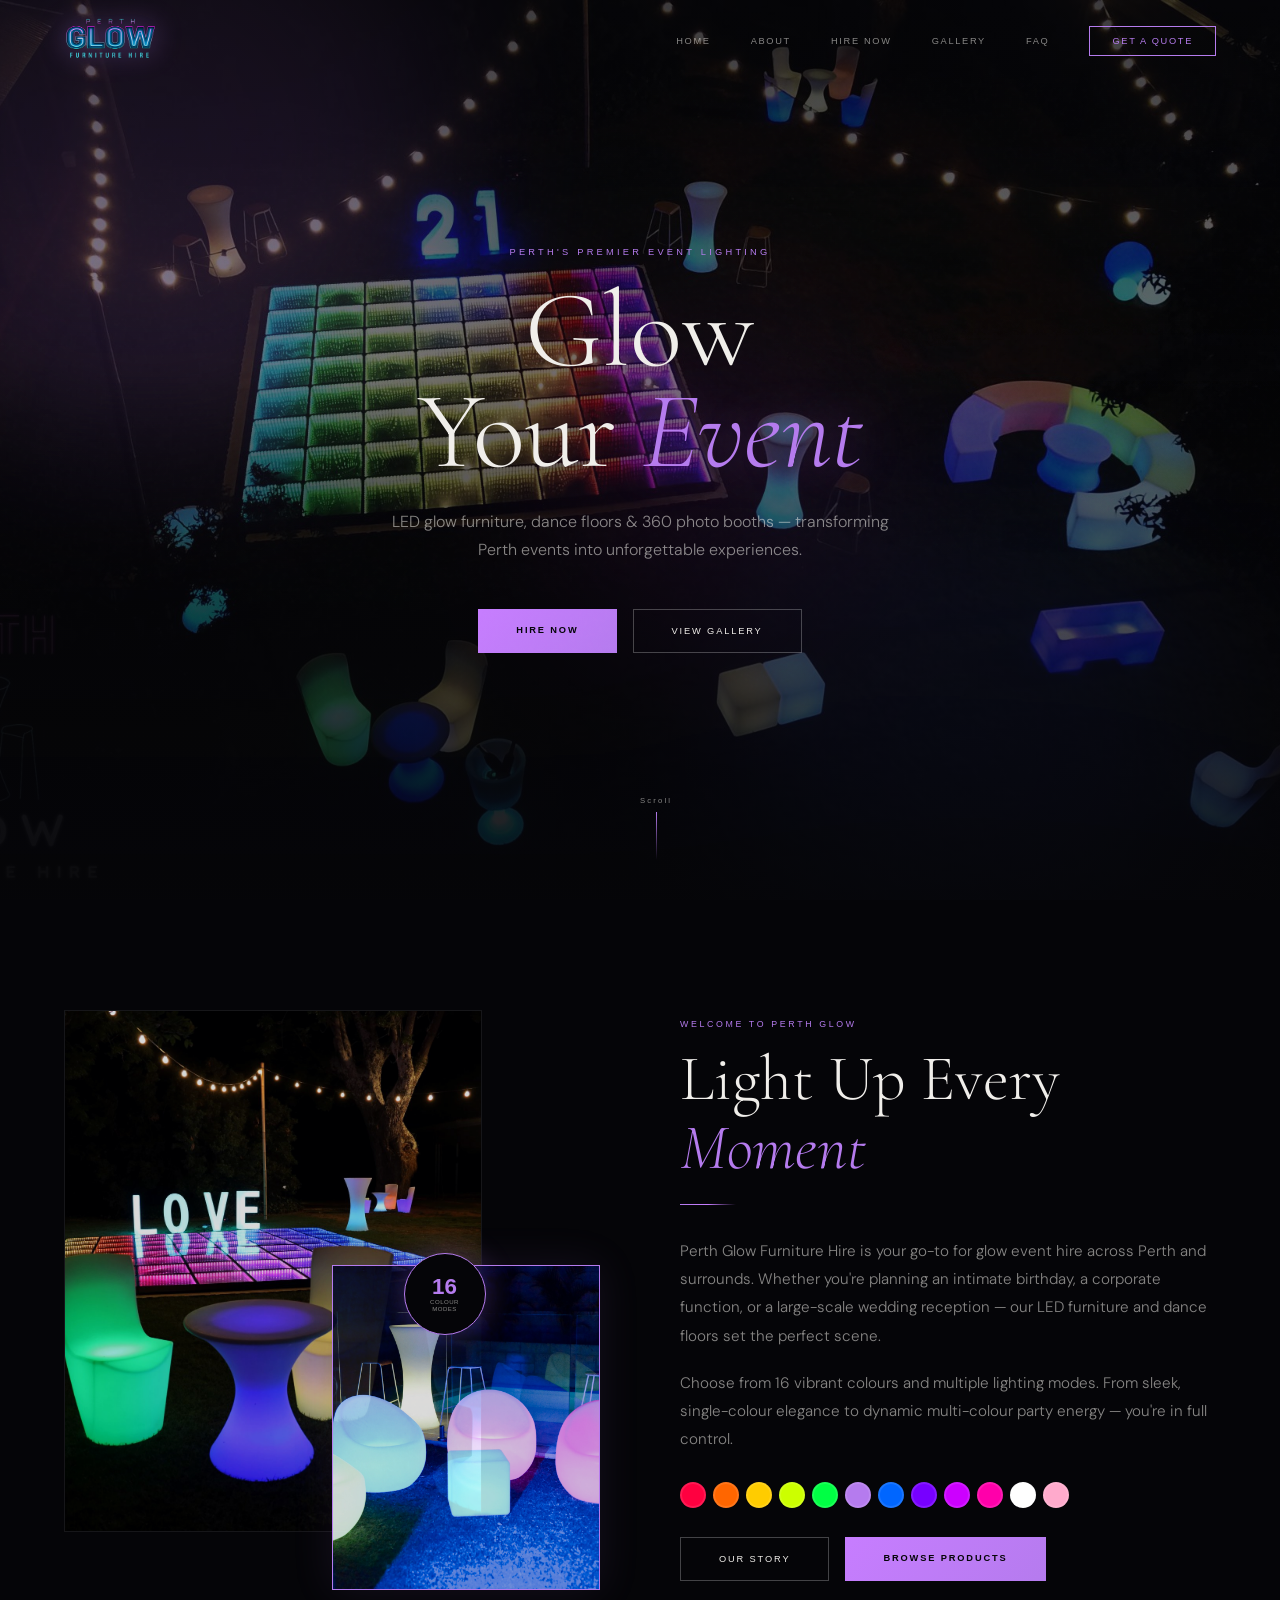
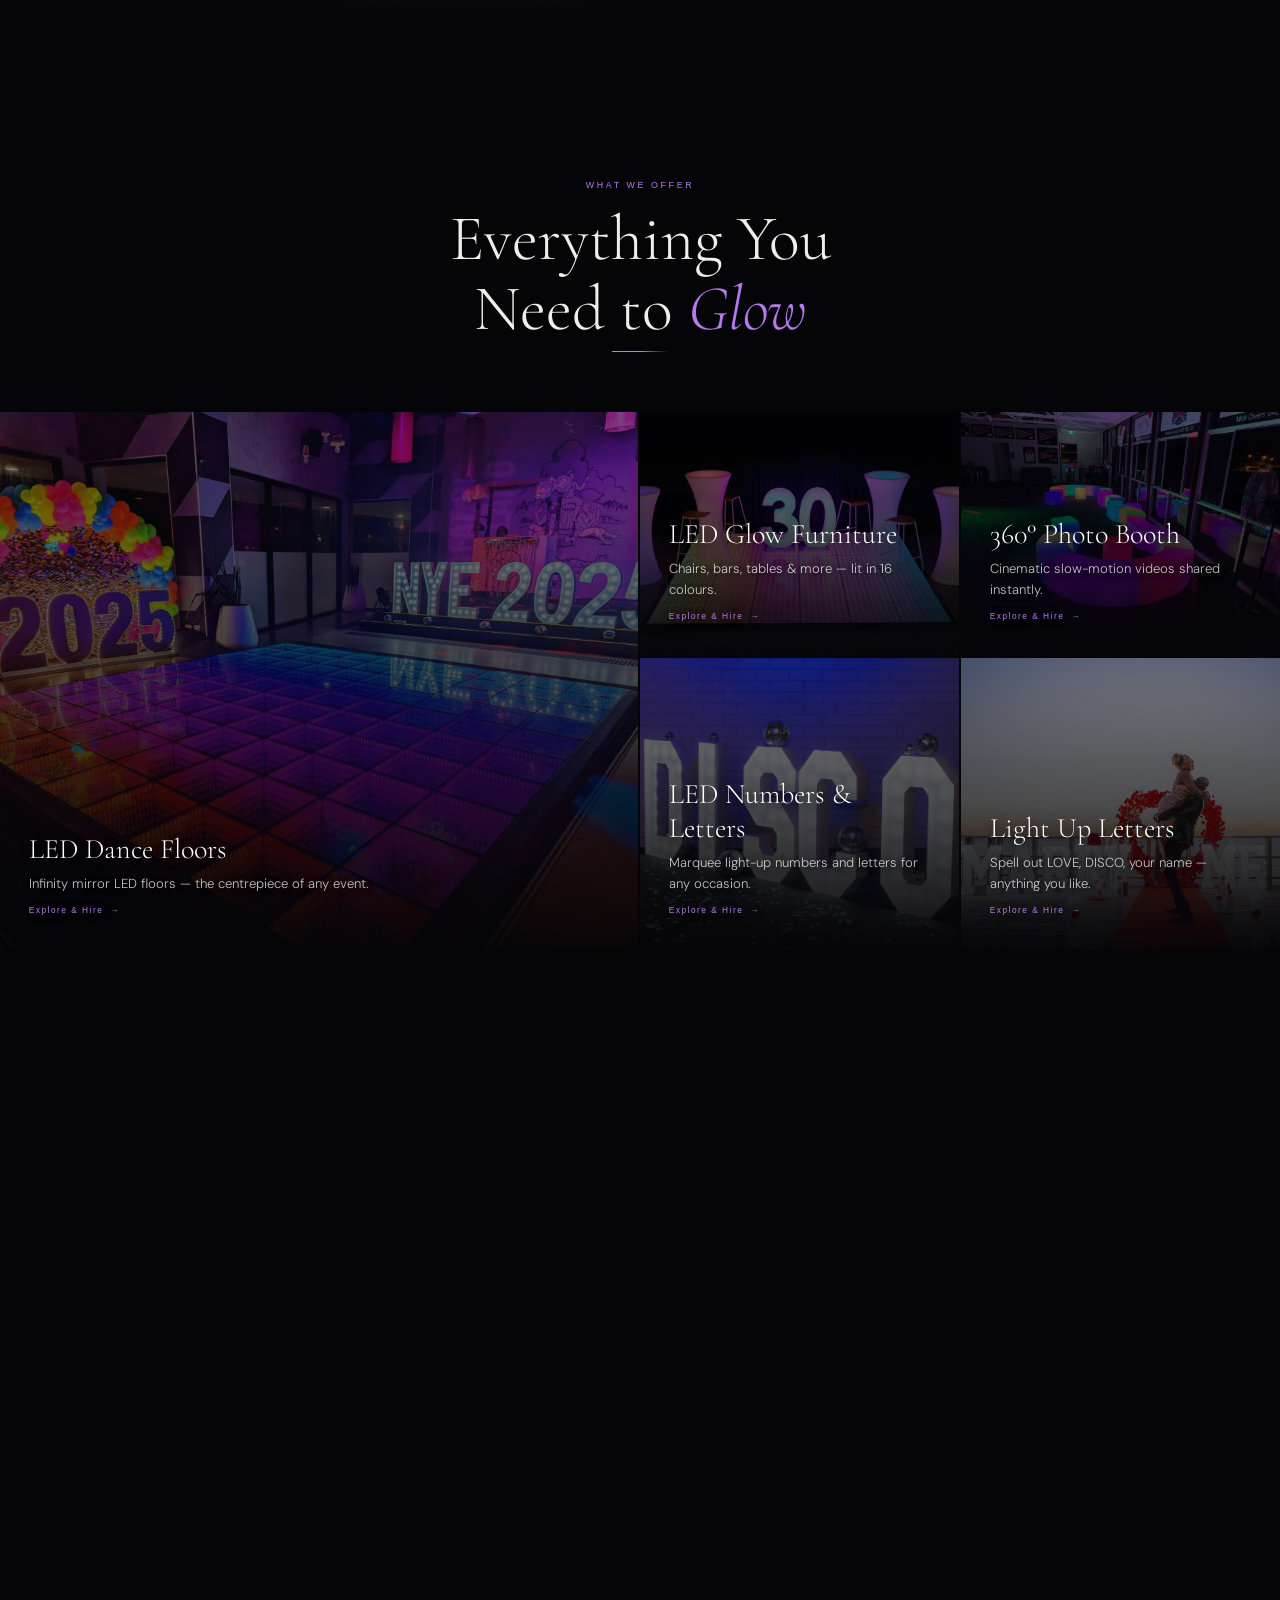
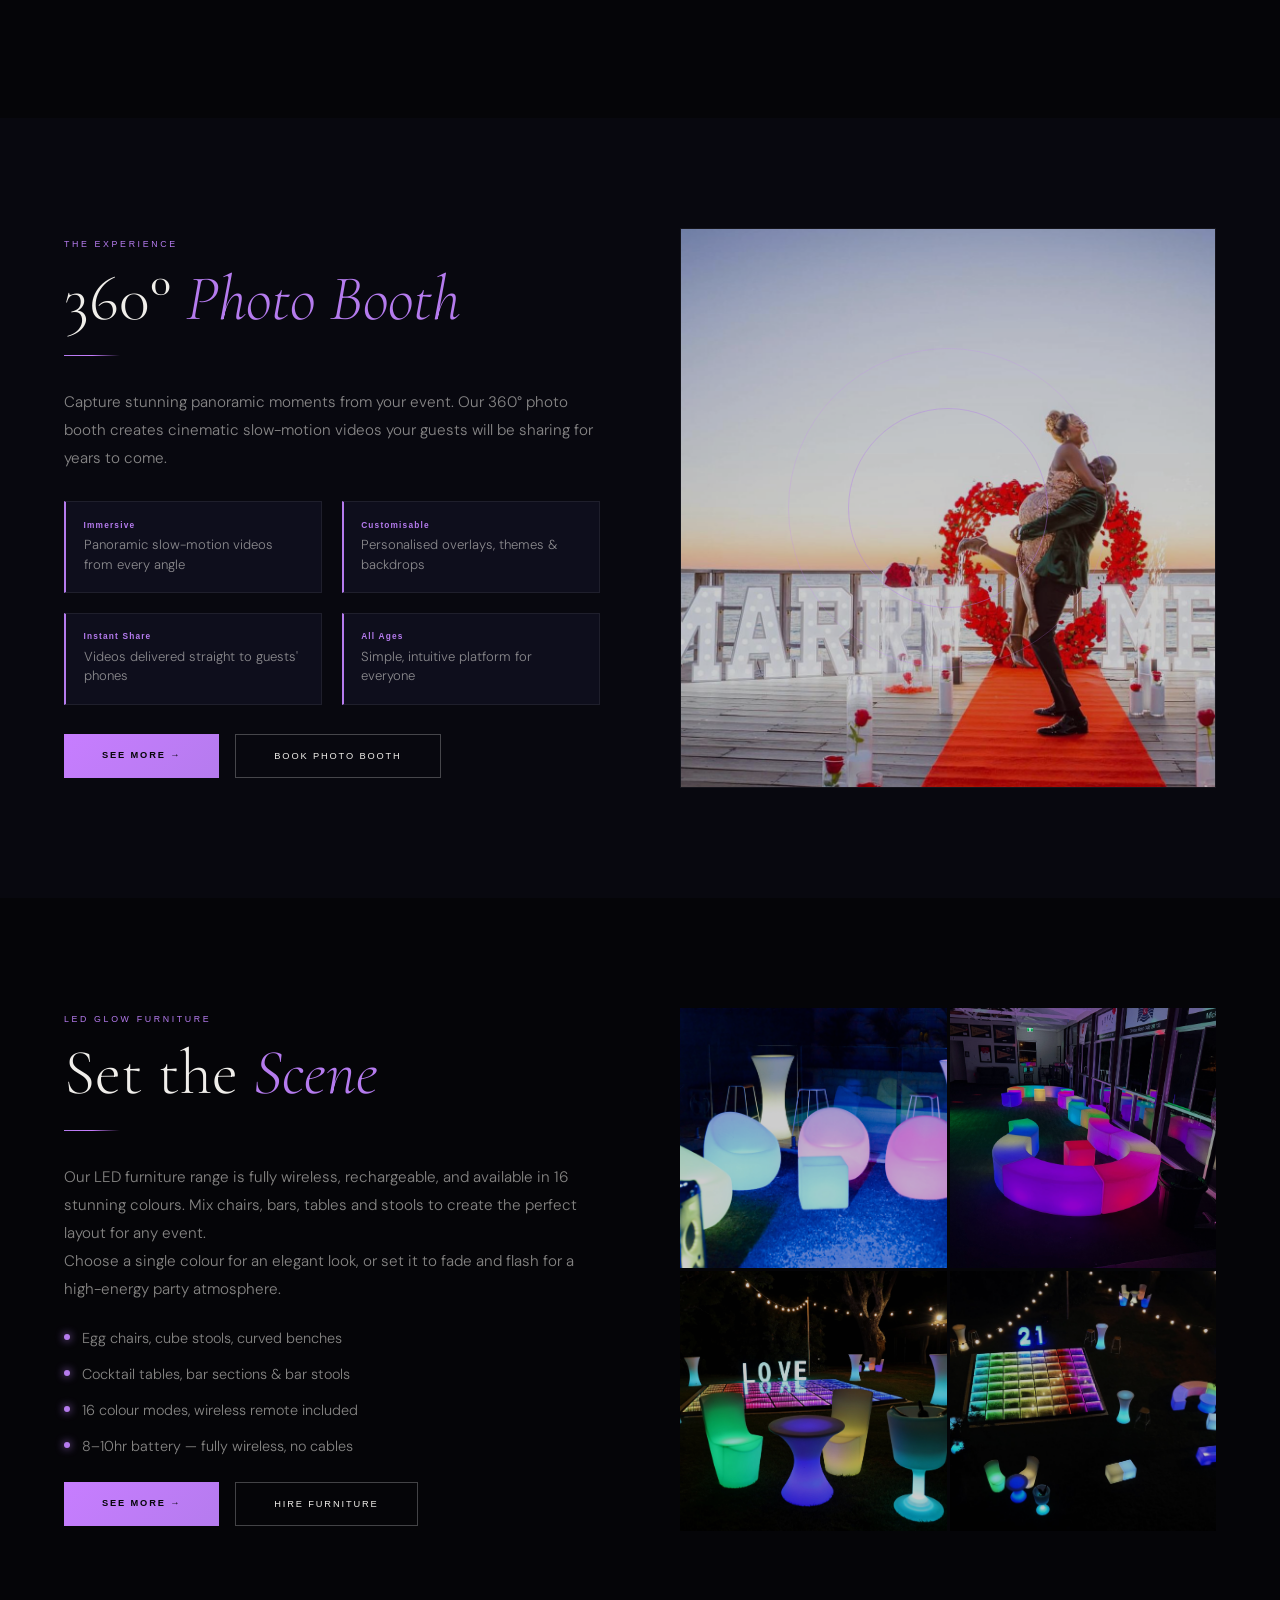
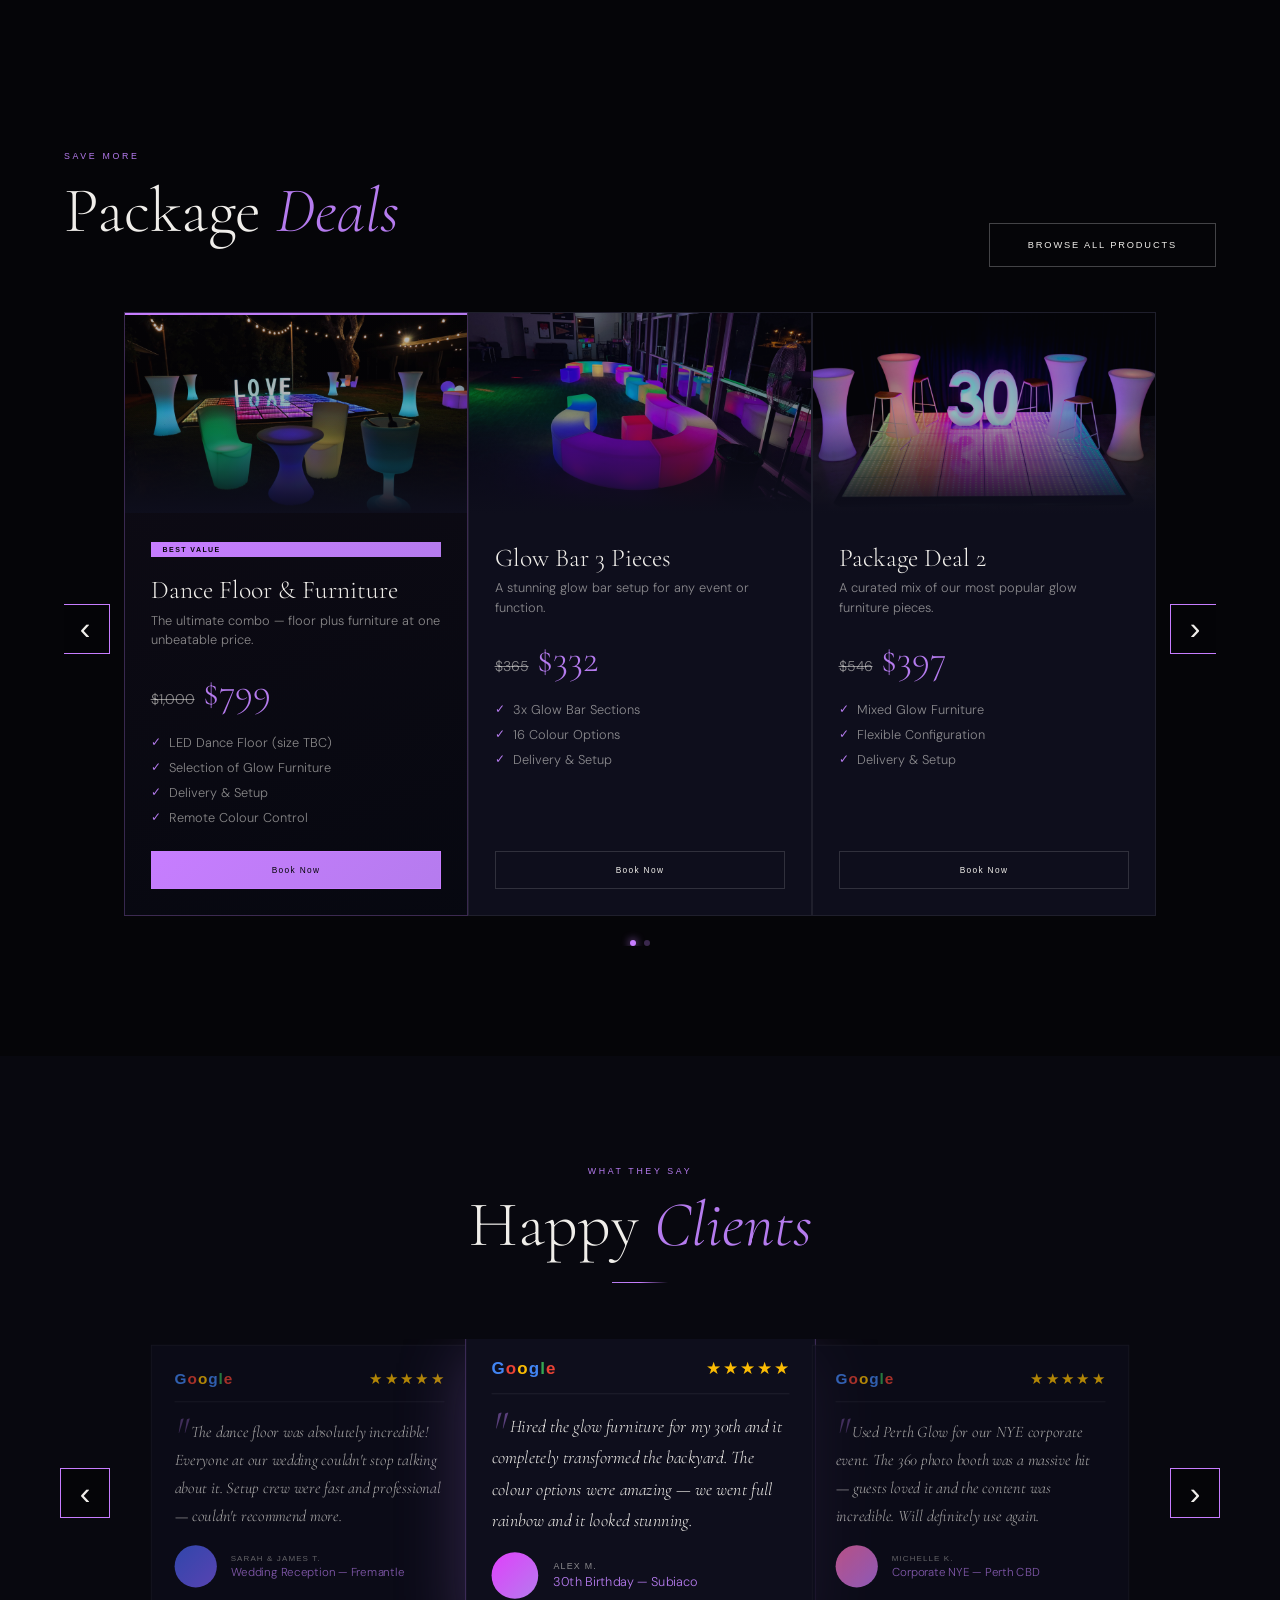
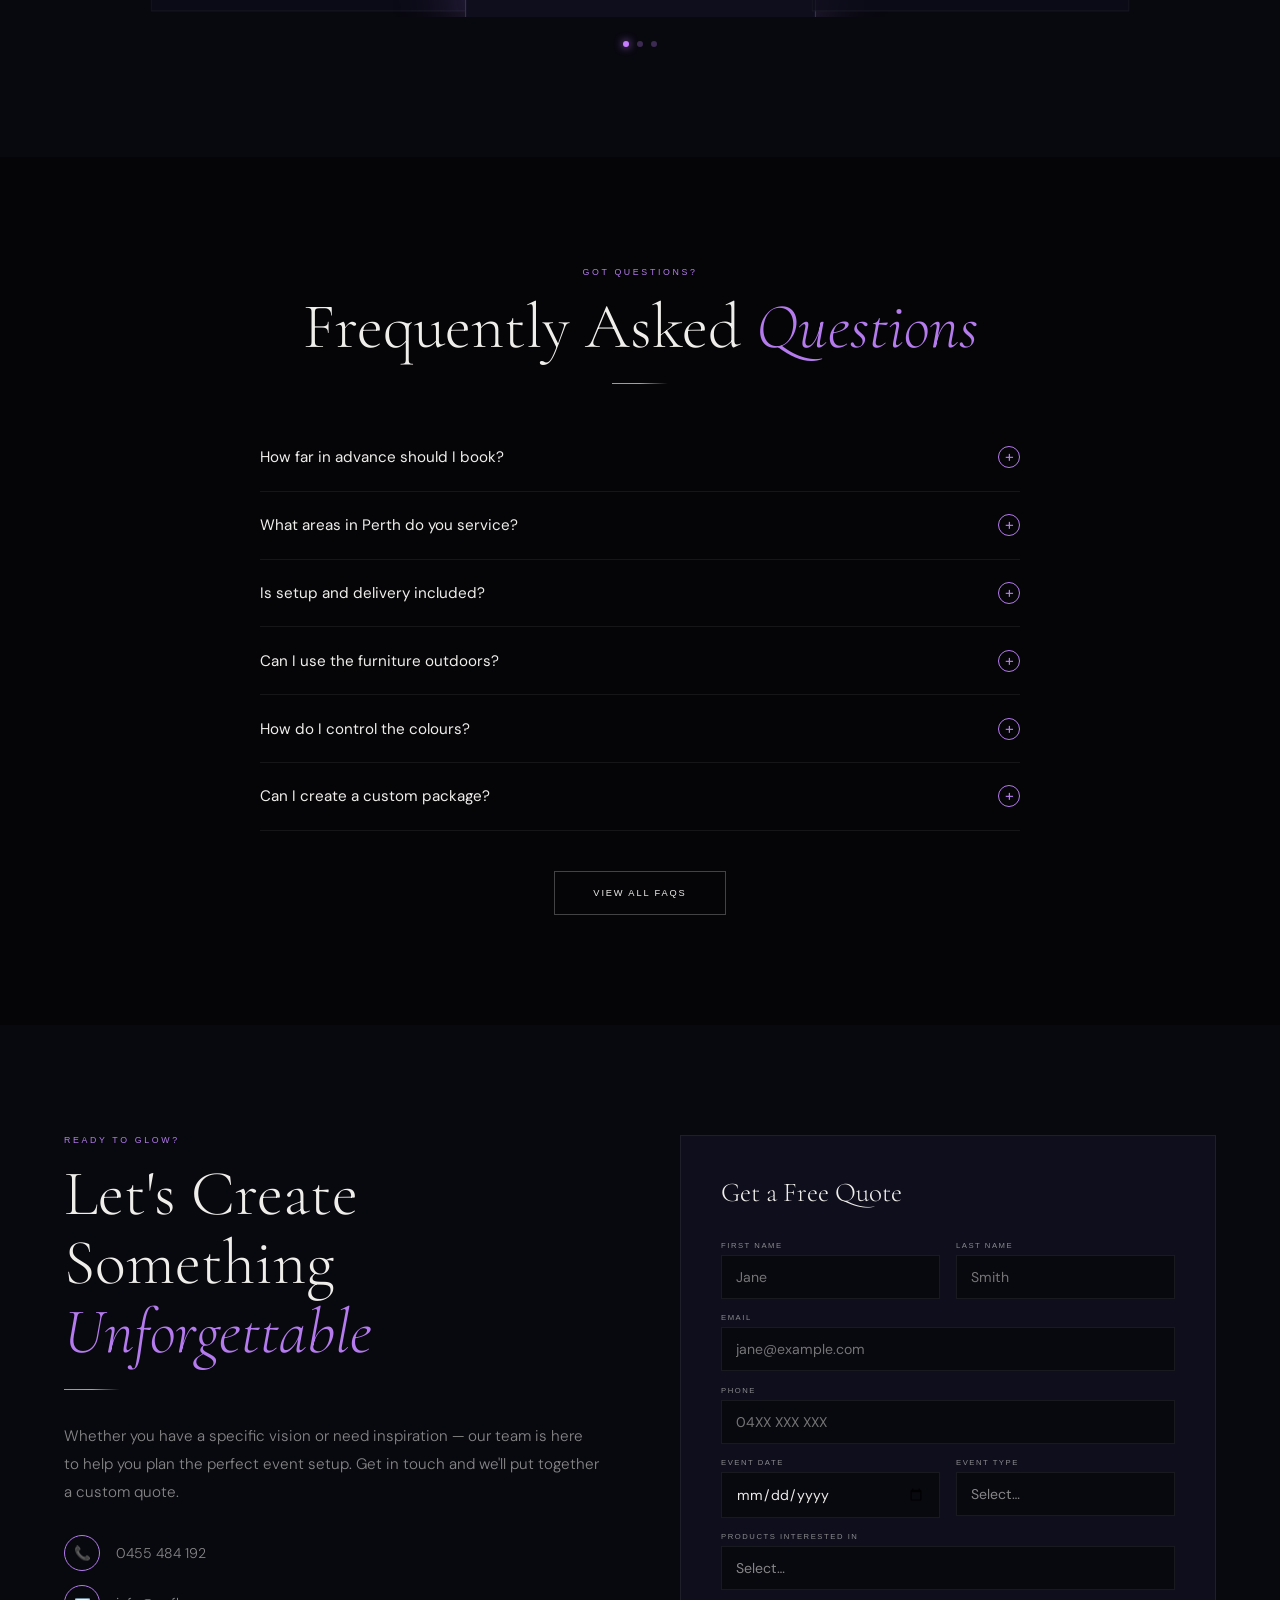
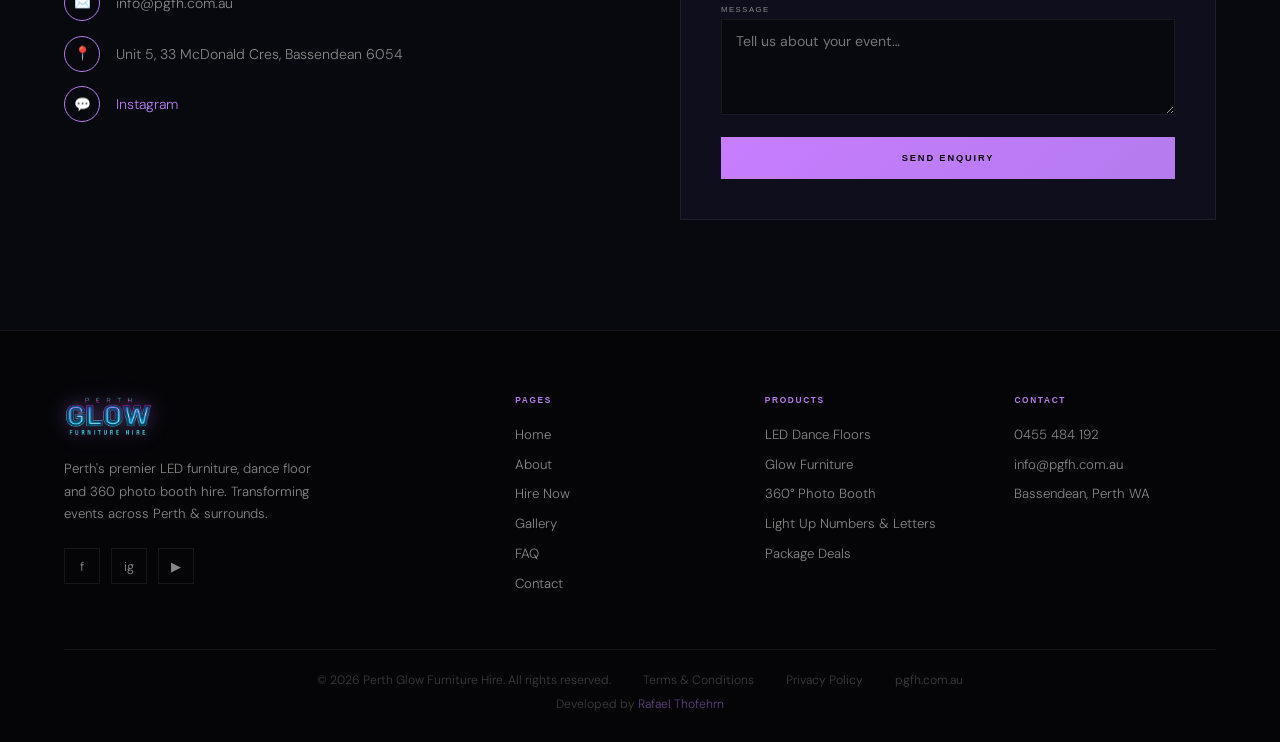
==== commit 1e5186cf: "Update Rafatofen website" ====
--- a/index.html
+++ b/index.html
@@ -956,7 +956,7 @@
       <a href="terms.html">Privacy Policy</a>
       <a href="https://pgfh.com.au">pgfh.com.au</a>
     </div>
-    <p class="f-credit">Developed by <a href="https://rafatofen.netlify.app" target="_blank">Rafael Thofehrn</a></p>
+    <p class="f-credit">Developed by <a href="https://rafatofen.com" target="_blank">Rafael Thofehrn</a></p>
   </div>
 </footer>
 
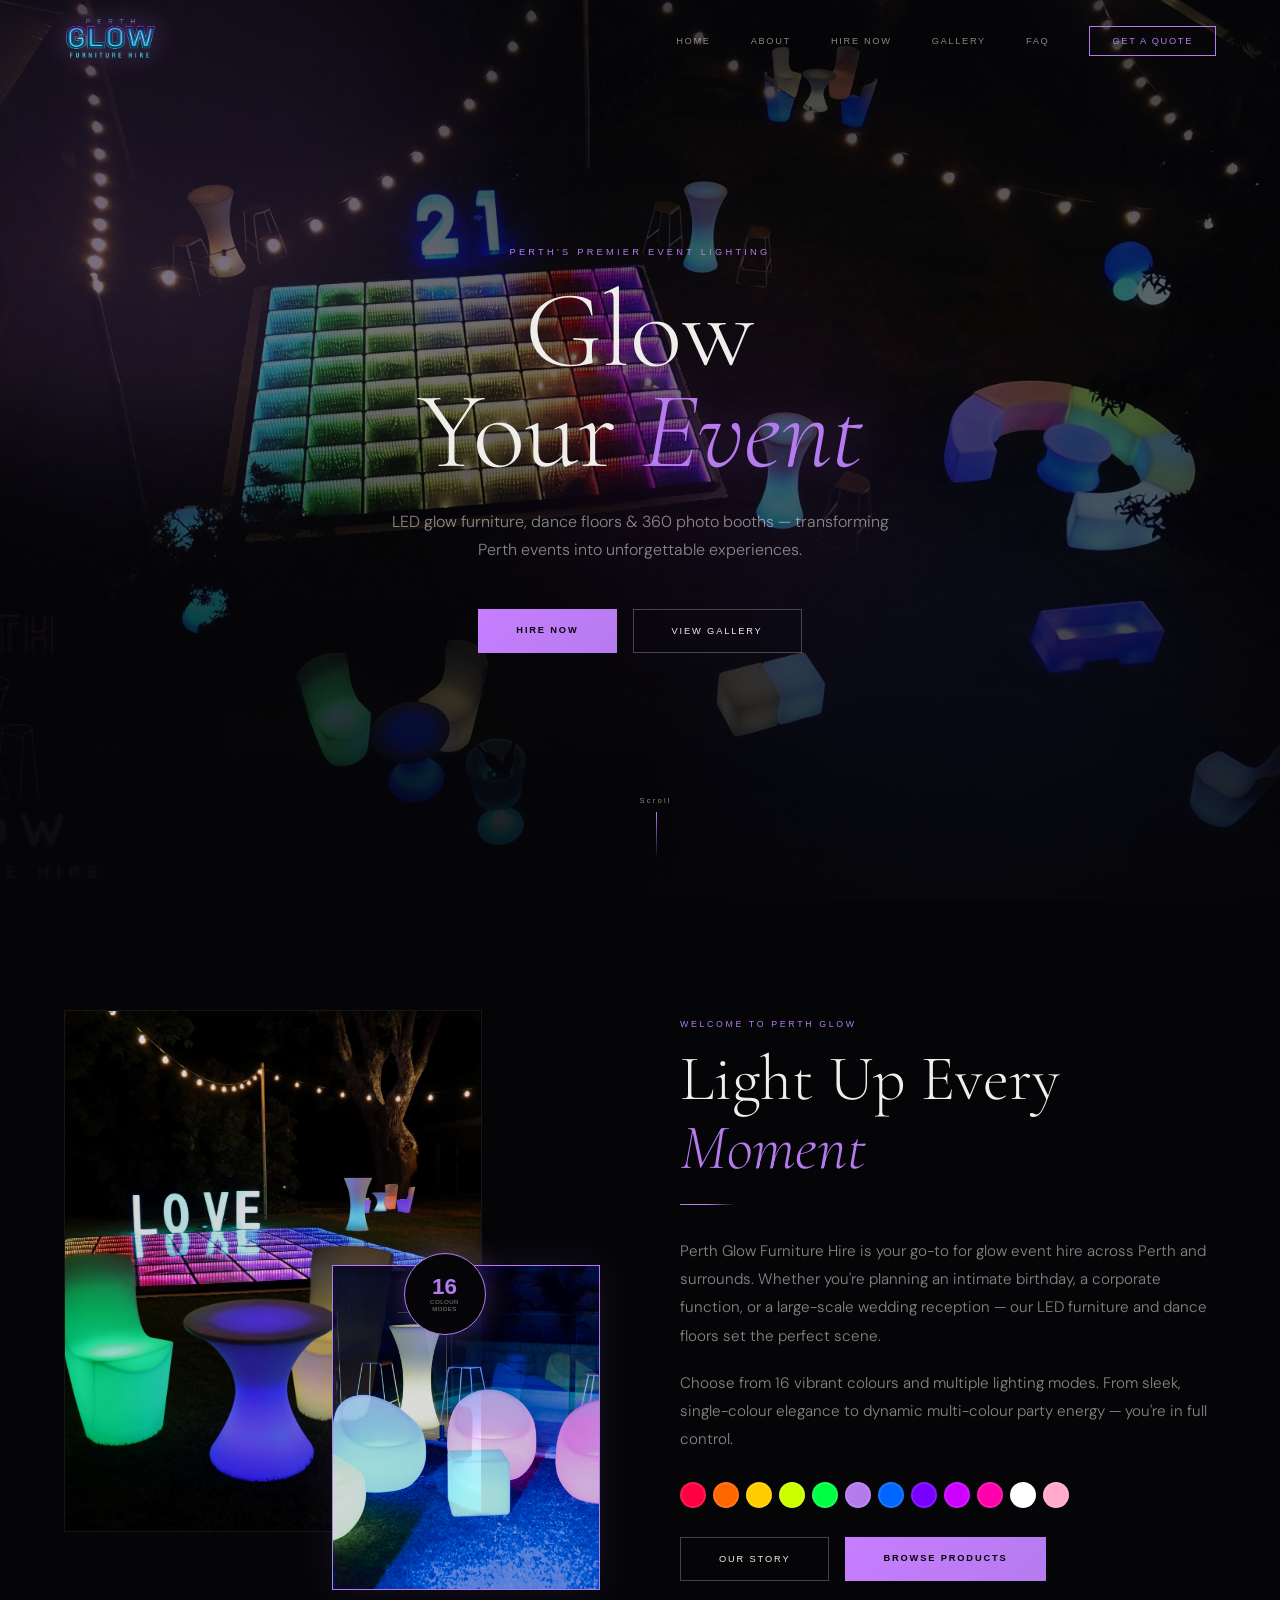
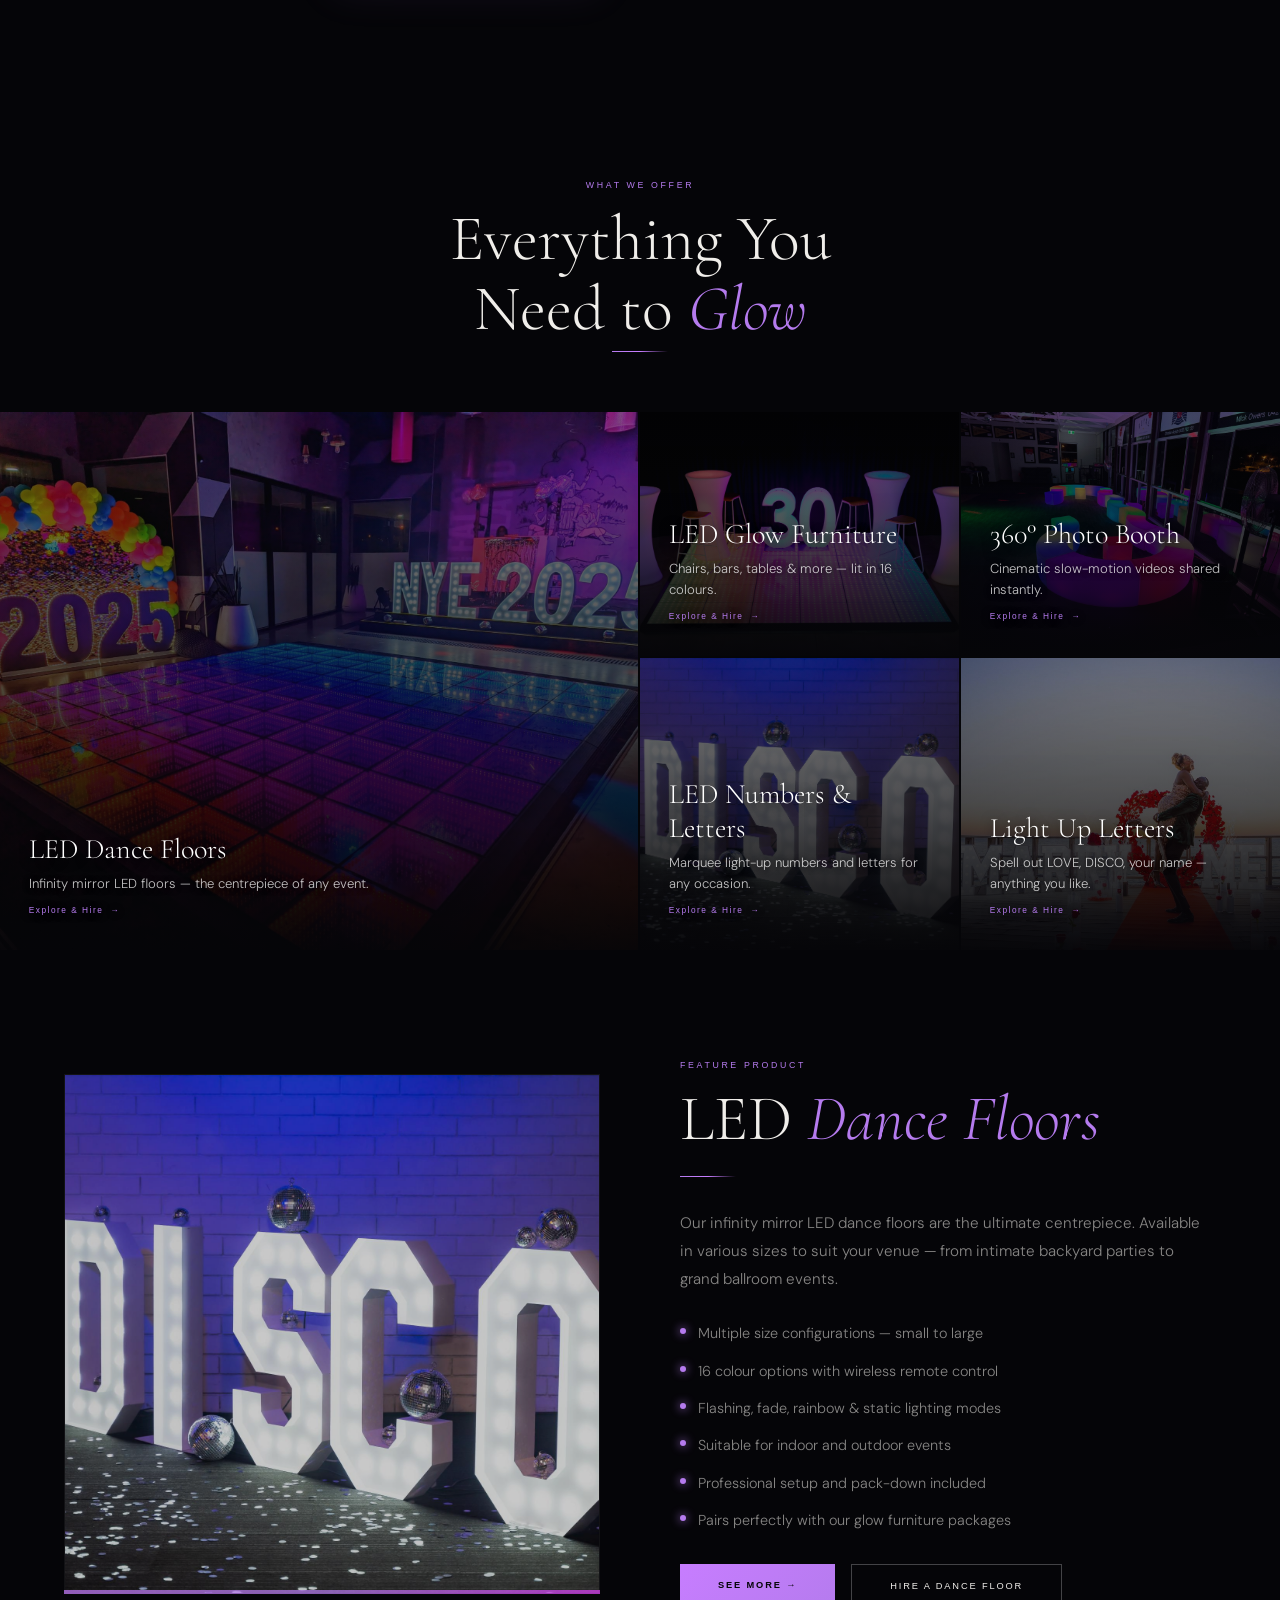
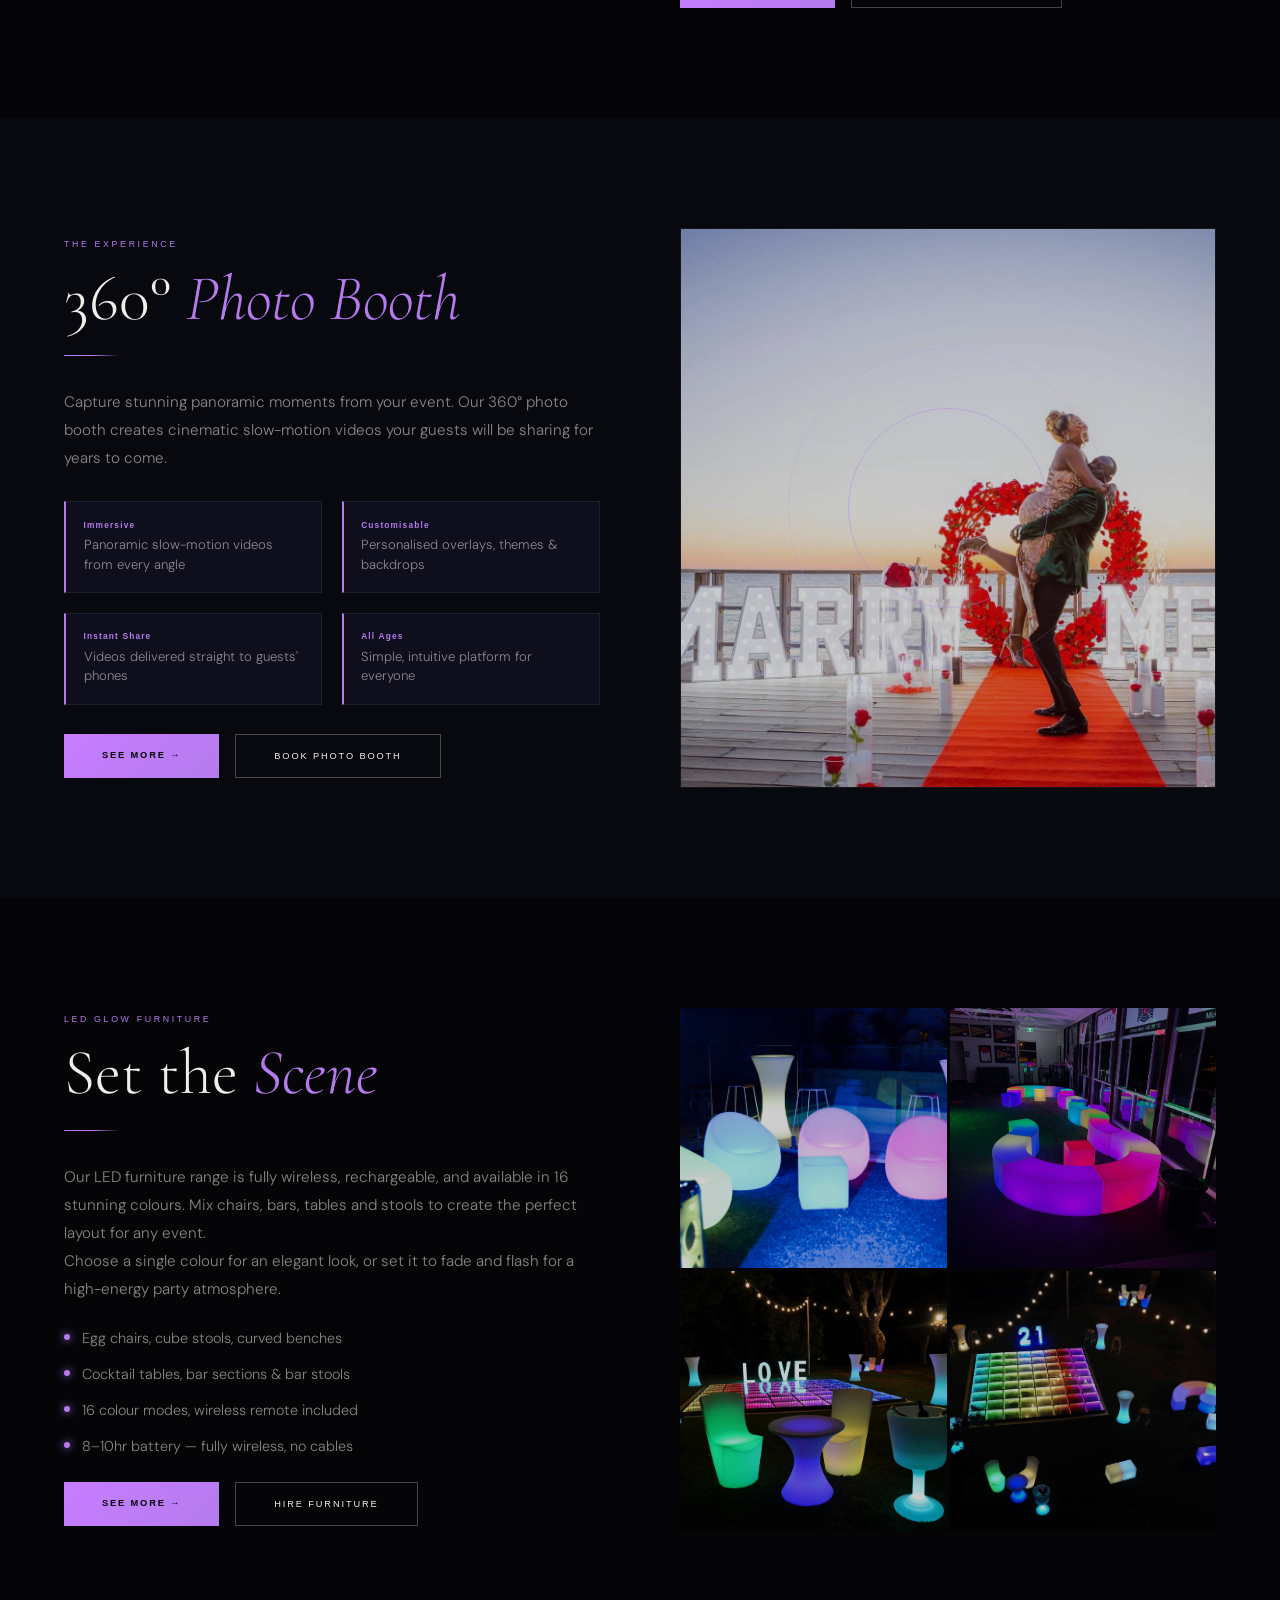
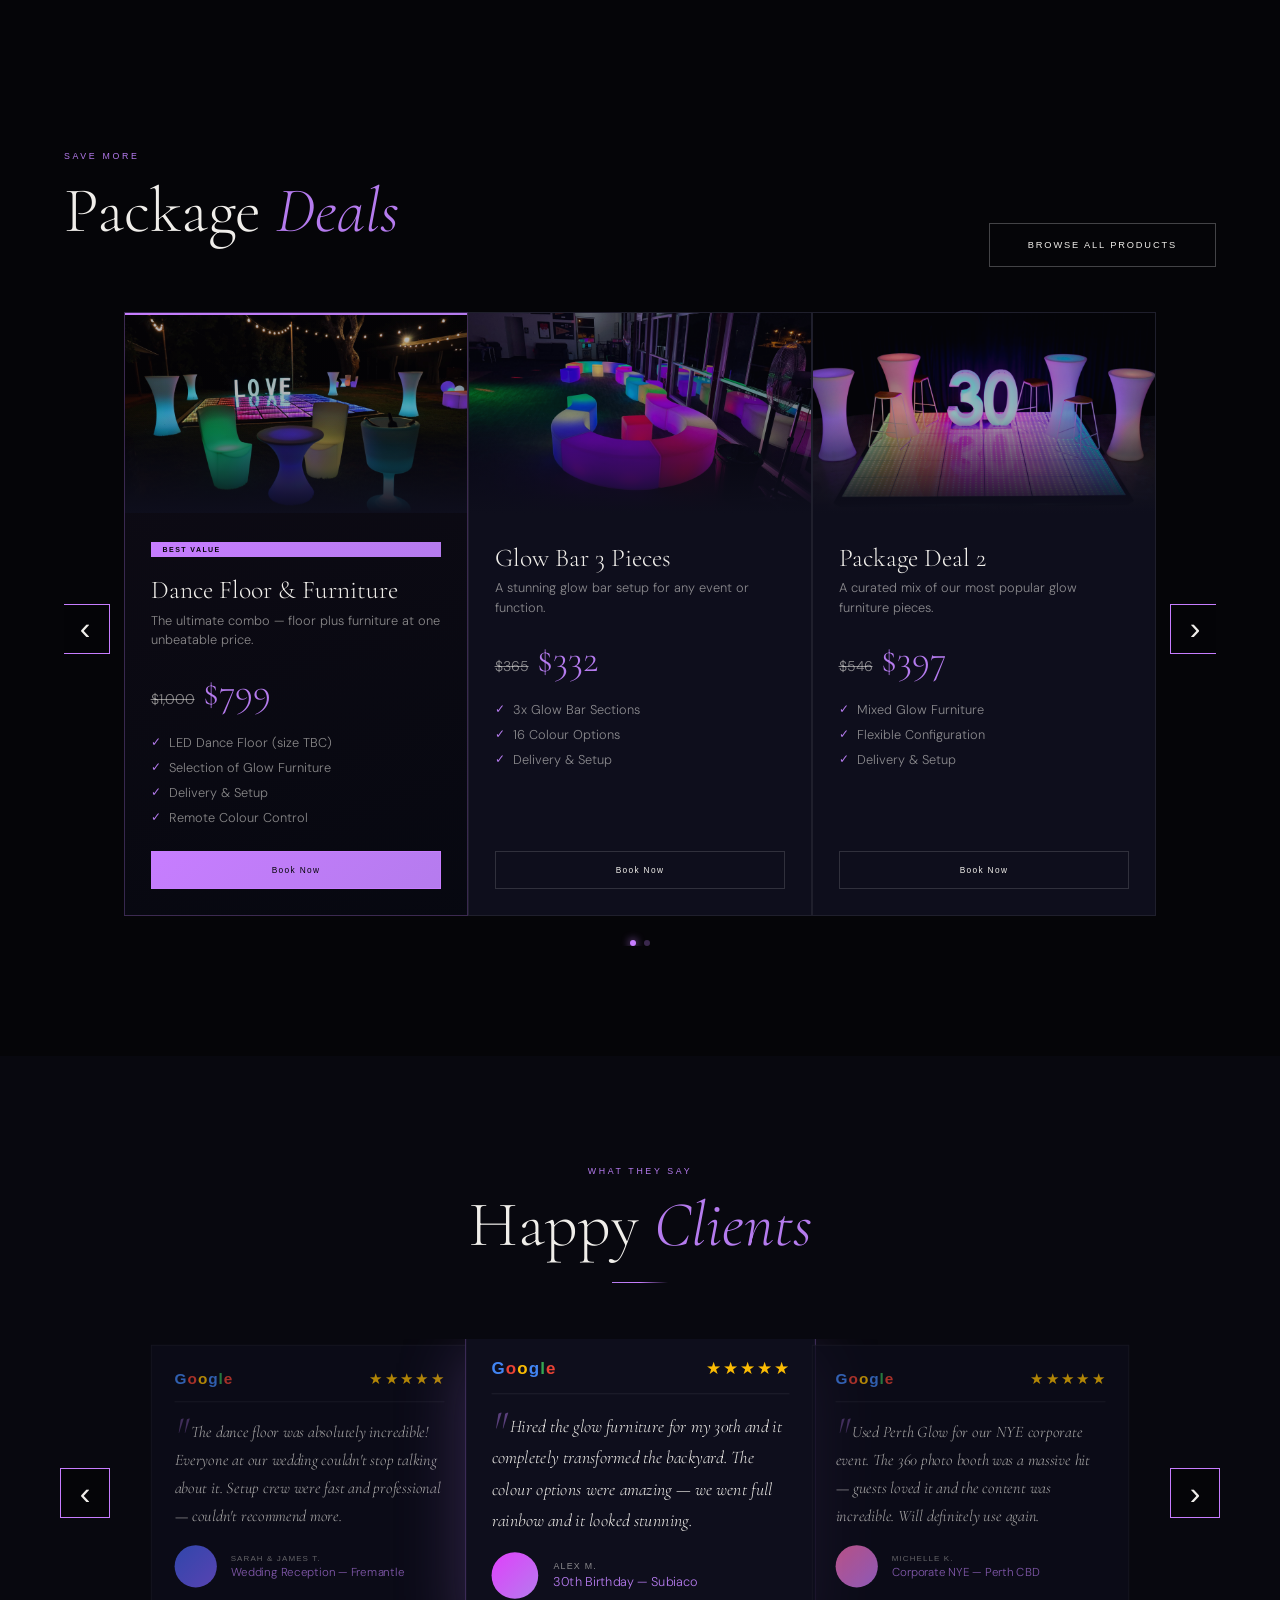
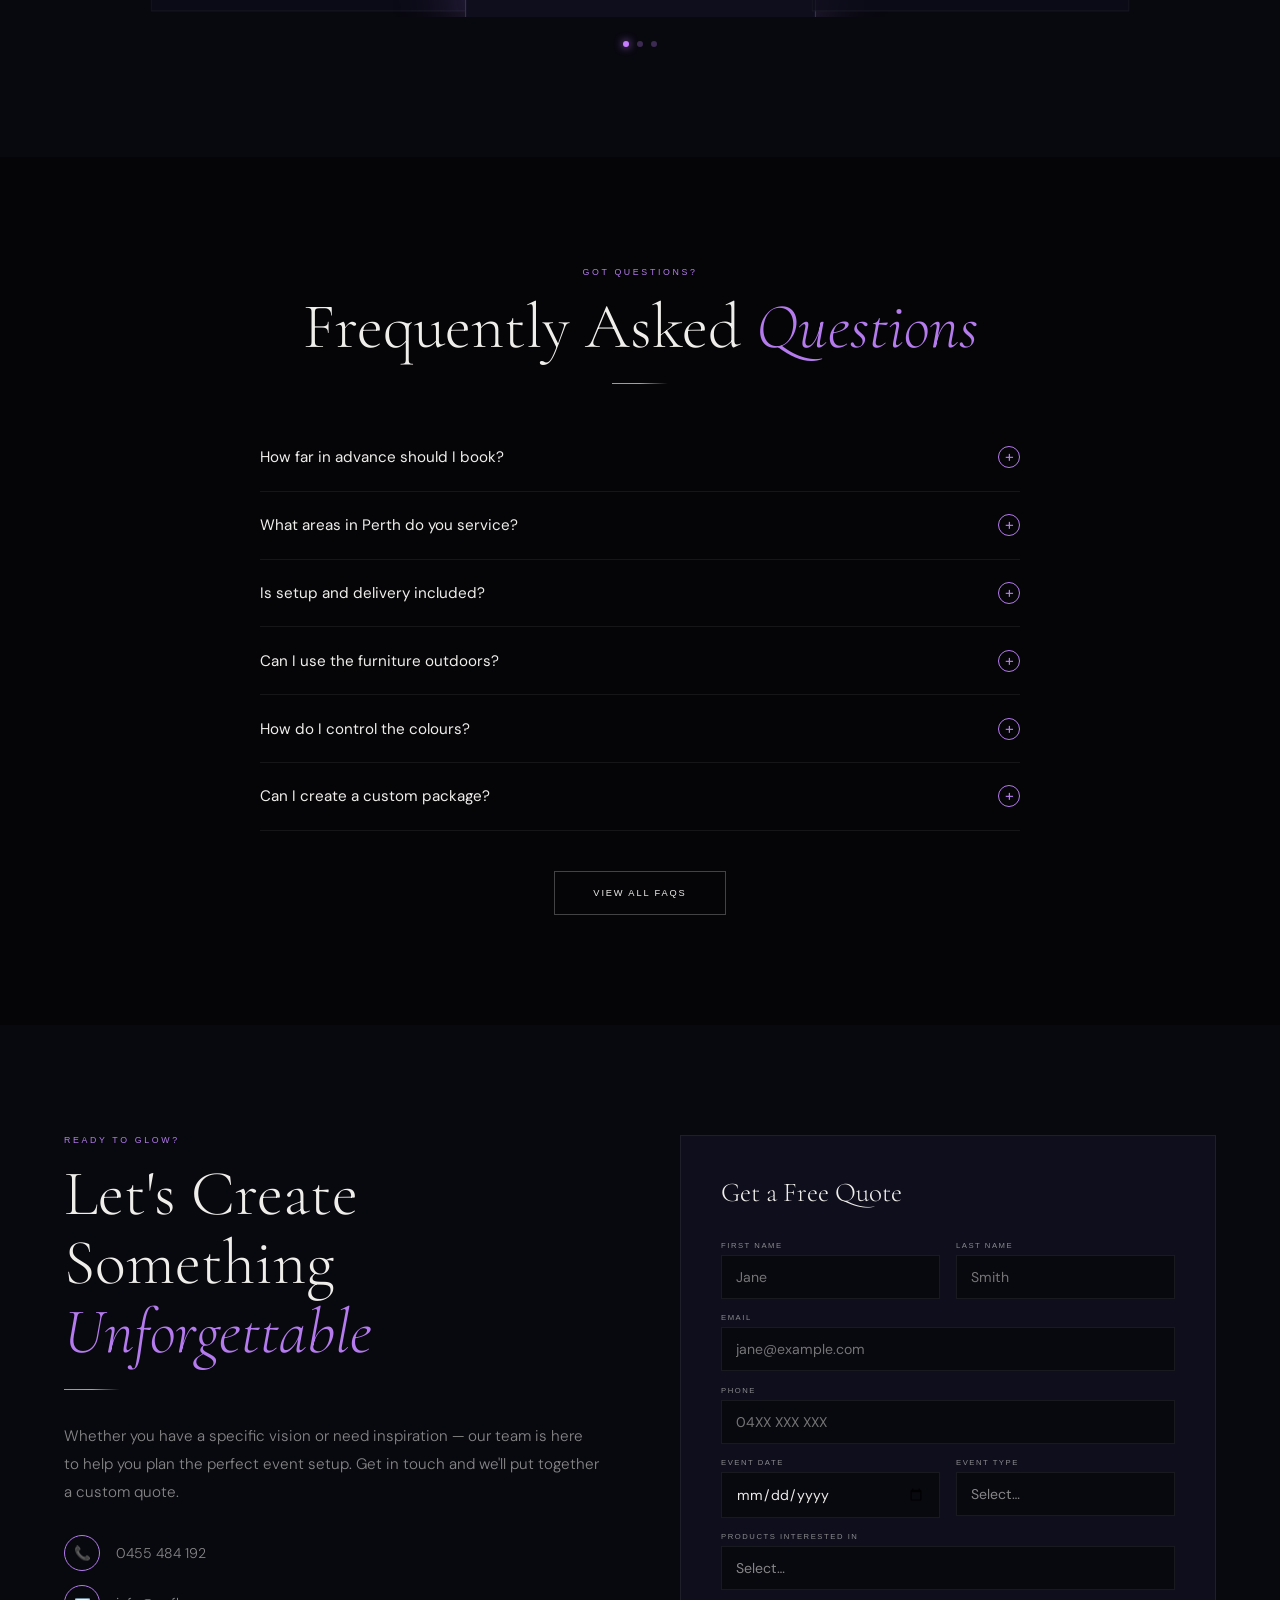
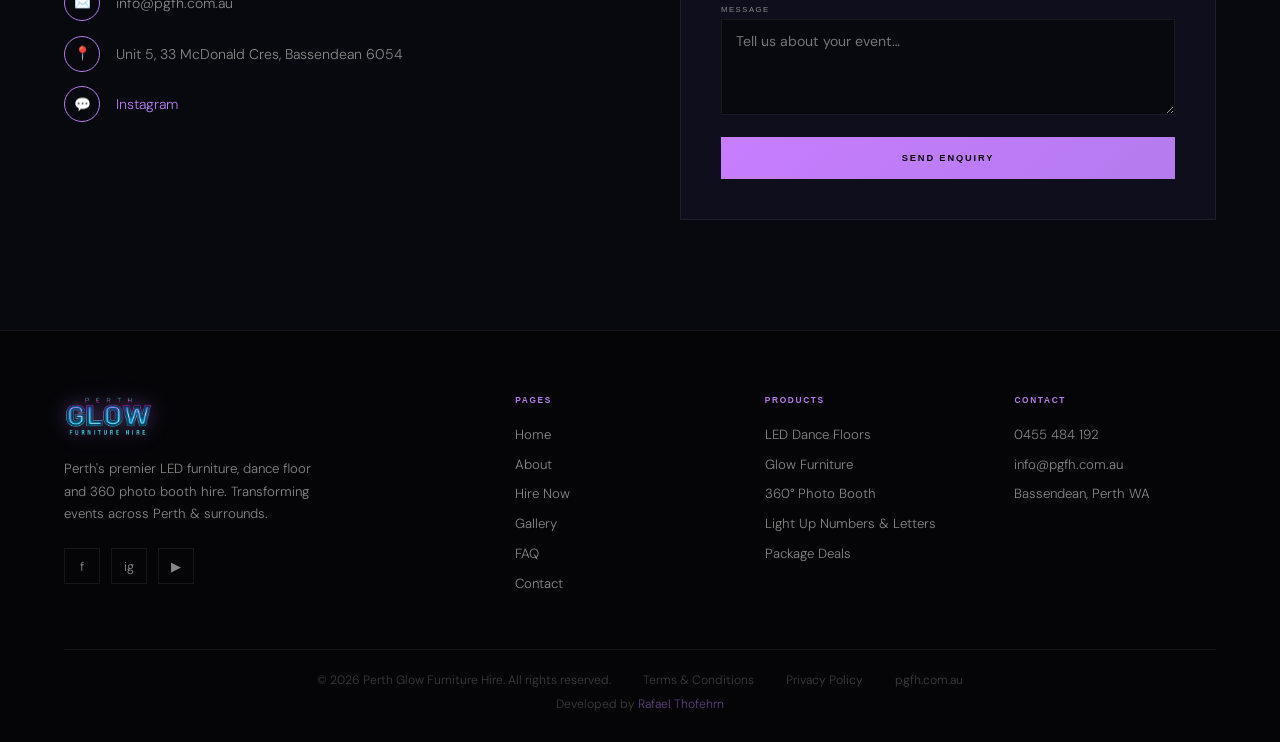
==== commit 17b32717: "V37 - Booqable Updated" ====
--- a/index.html
+++ b/index.html
@@ -956,7 +956,7 @@
       <a href="terms.html">Privacy Policy</a>
       <a href="https://pgfh.com.au">pgfh.com.au</a>
     </div>
-    <p class="f-credit">Developed by <a href="https://rafatofen.com" target="_blank">Rafael Thofehrn</a></p>
+    <p class="f-credit">Developed by <a href="https://rafatofen.netlify.app" target="_blank">Rafael Thofehrn</a></p>
   </div>
 </footer>
 
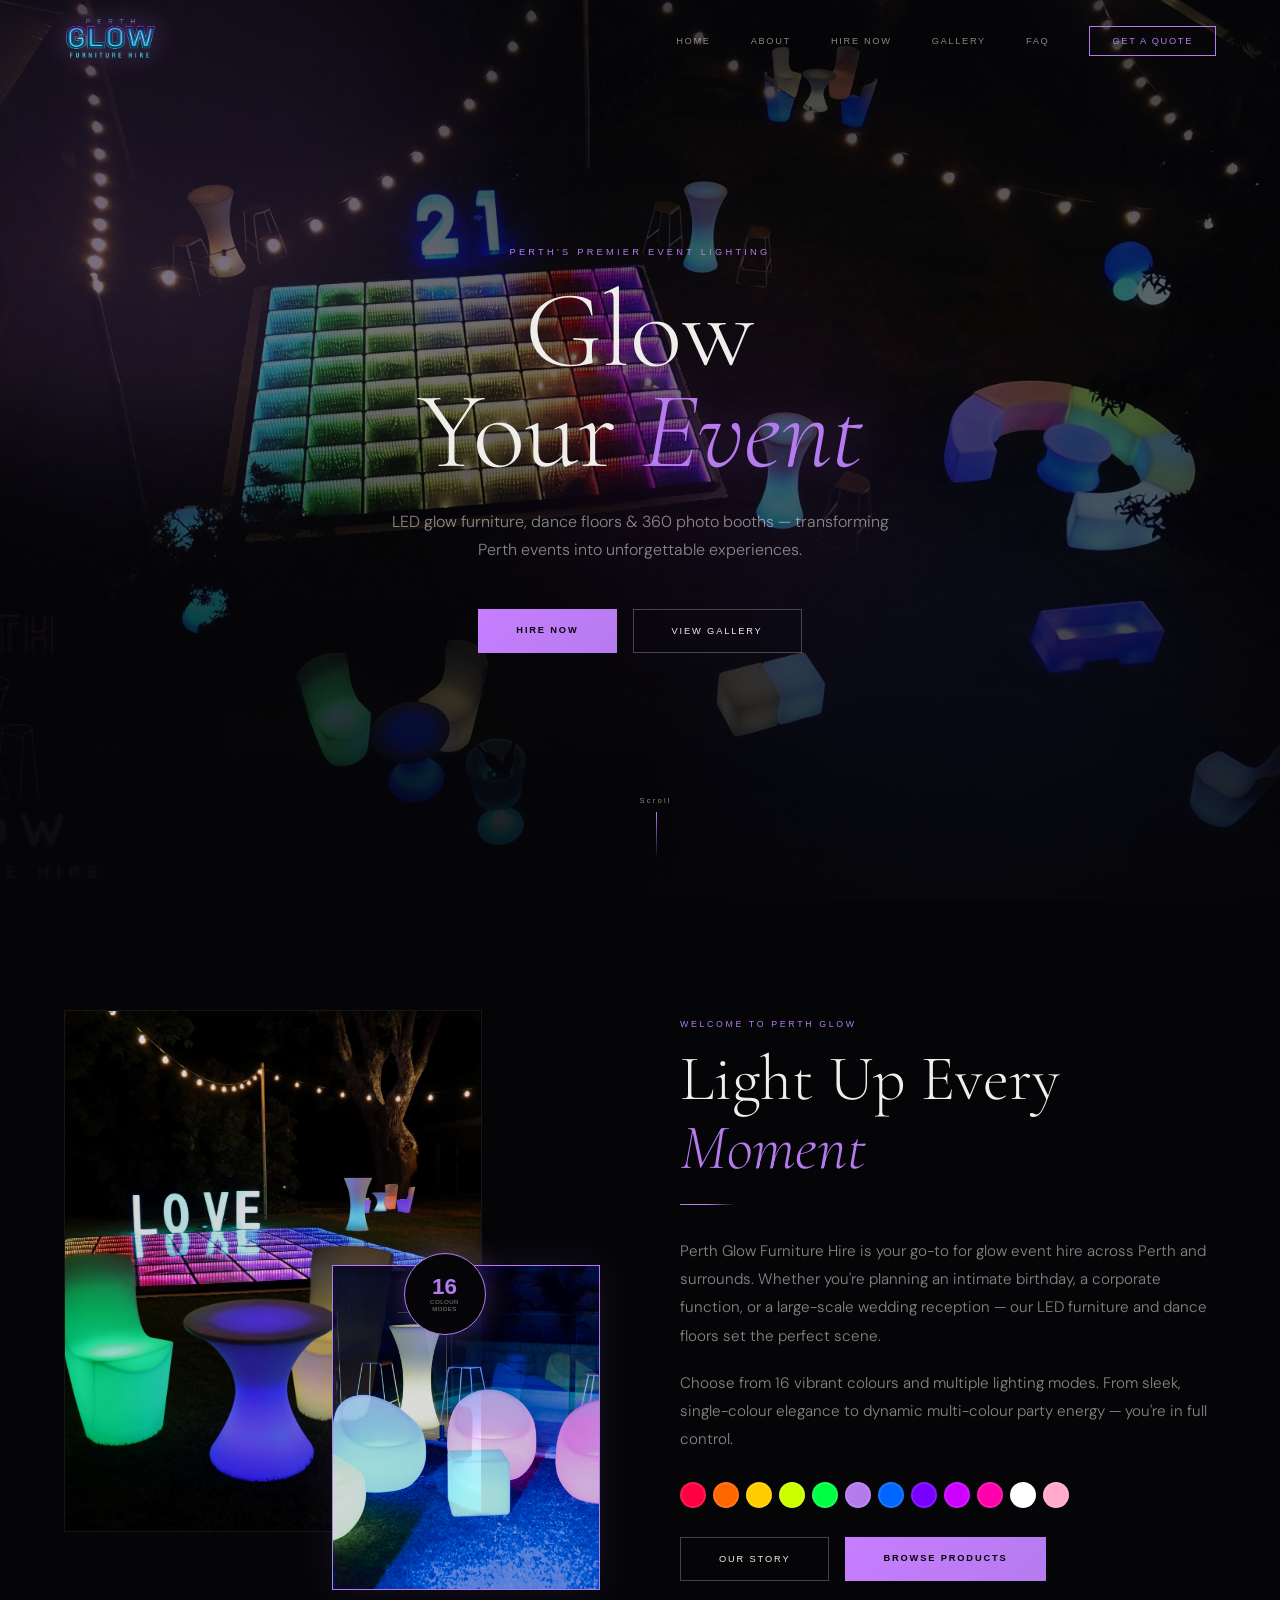
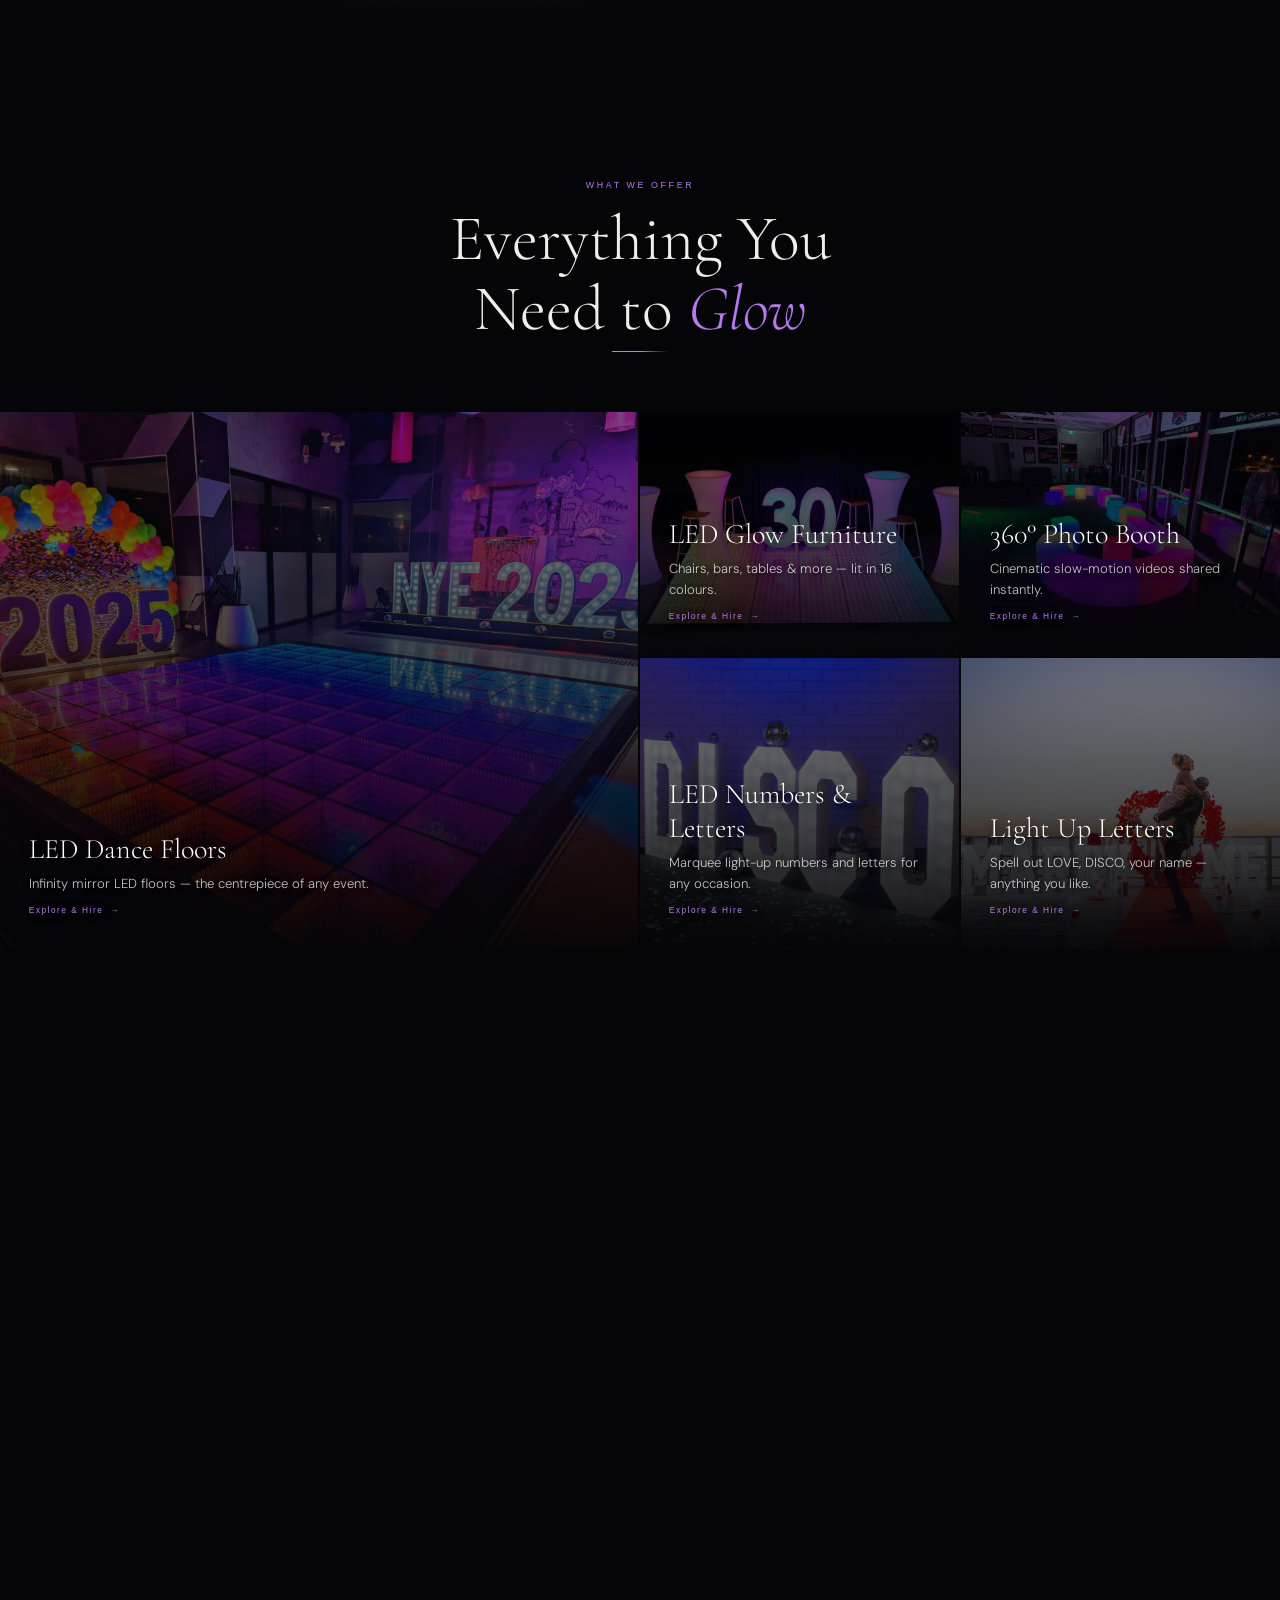
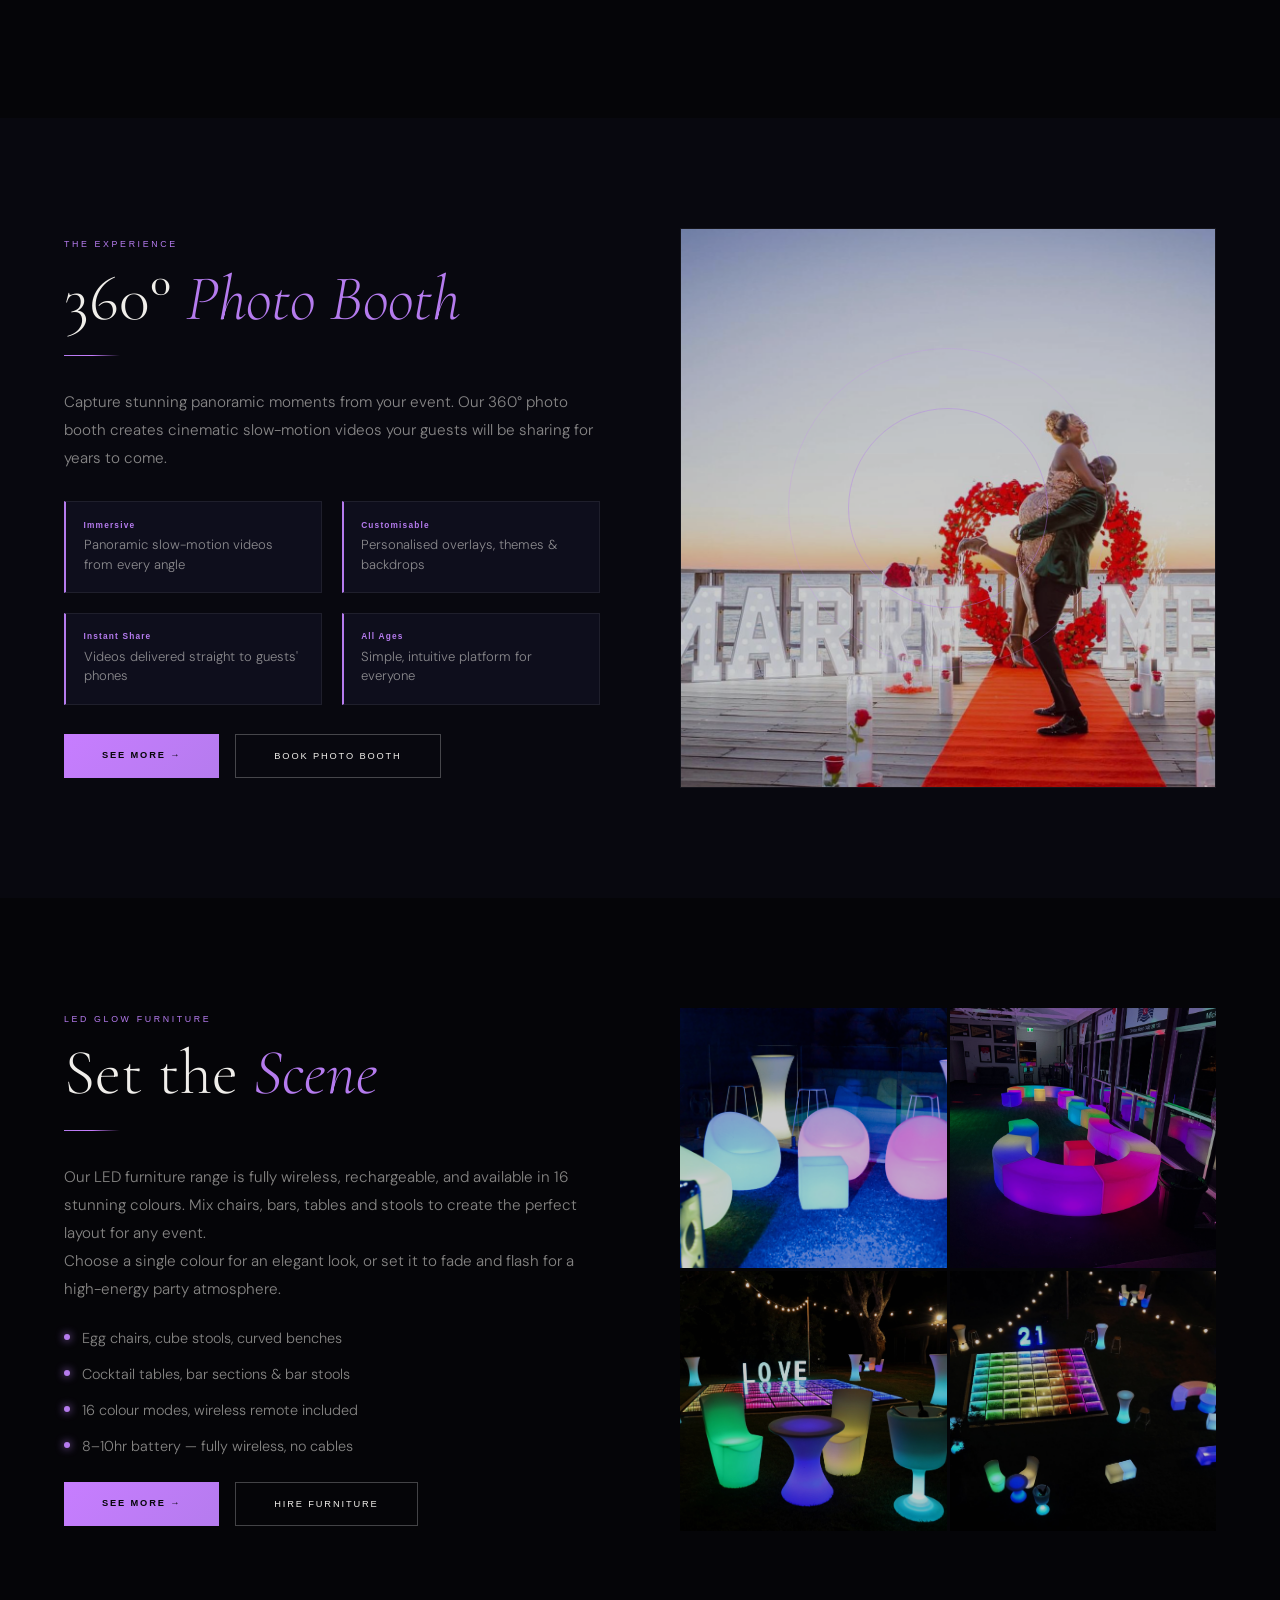
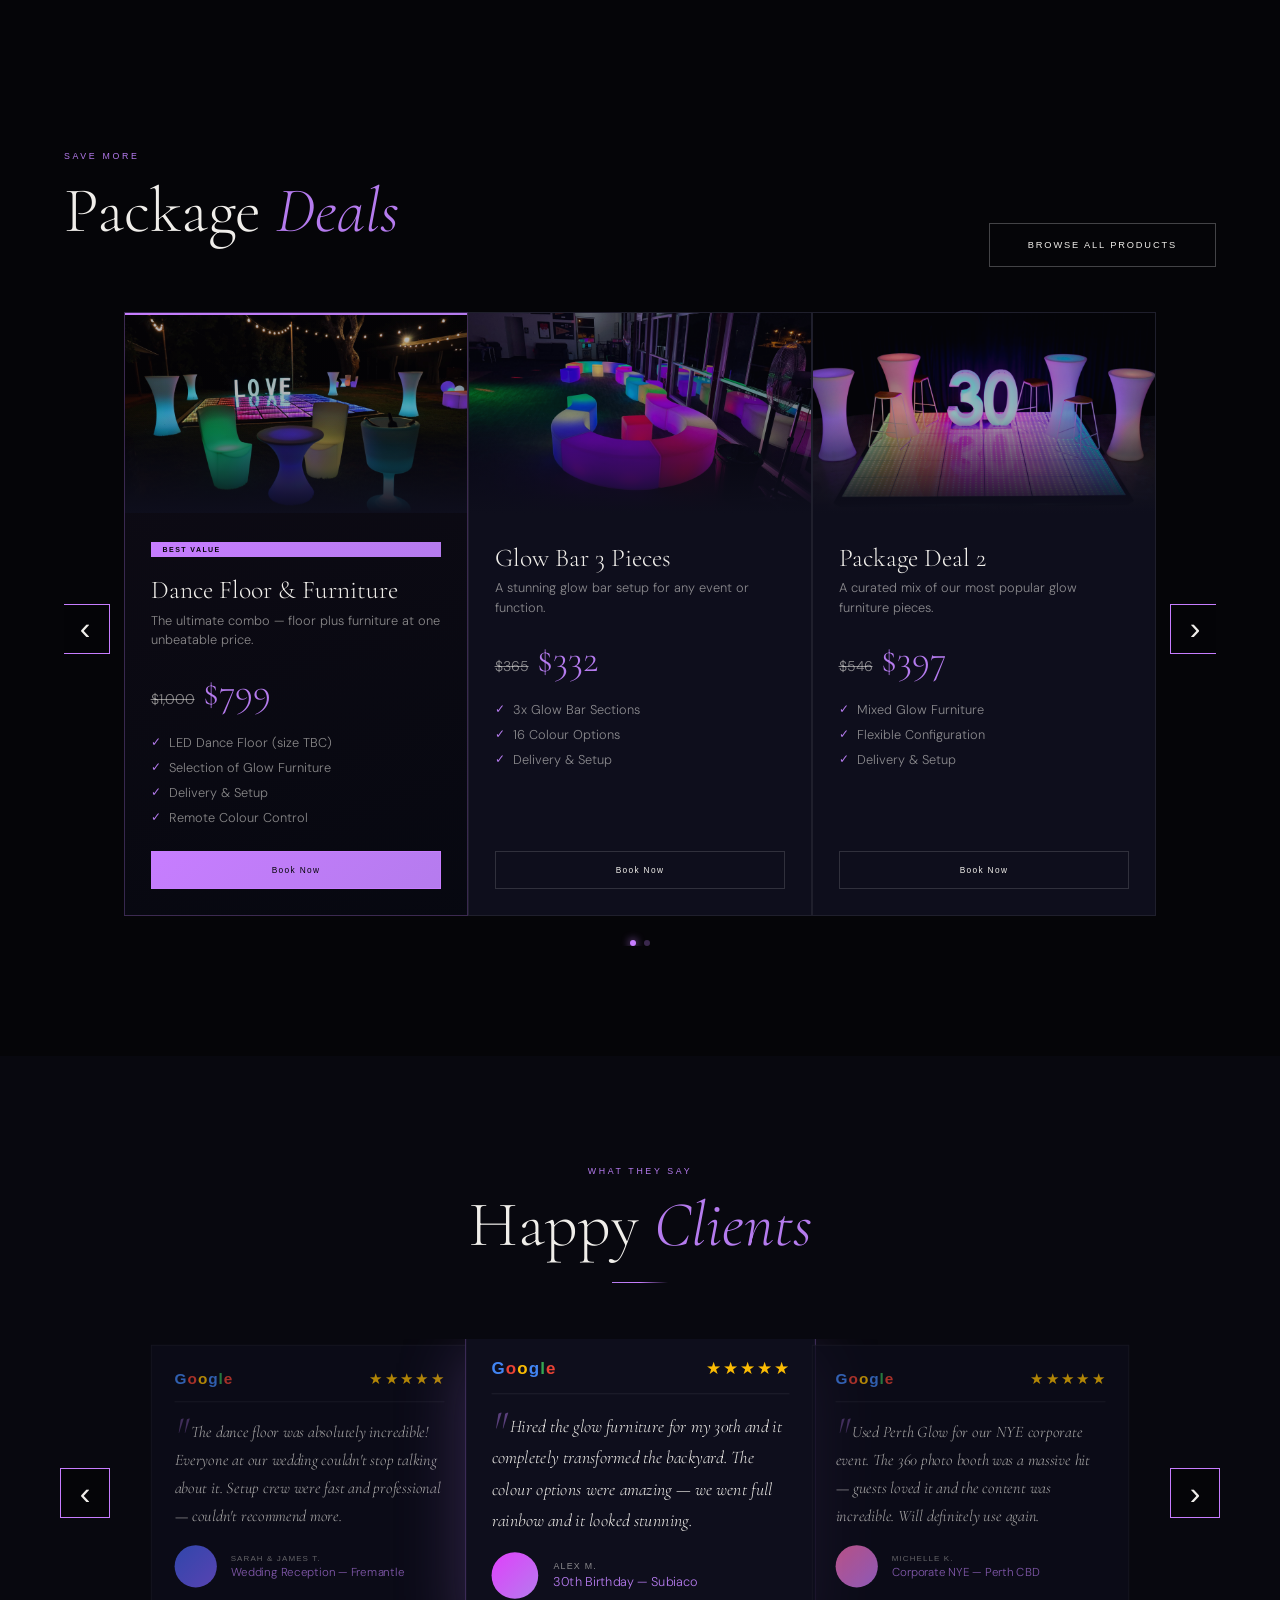
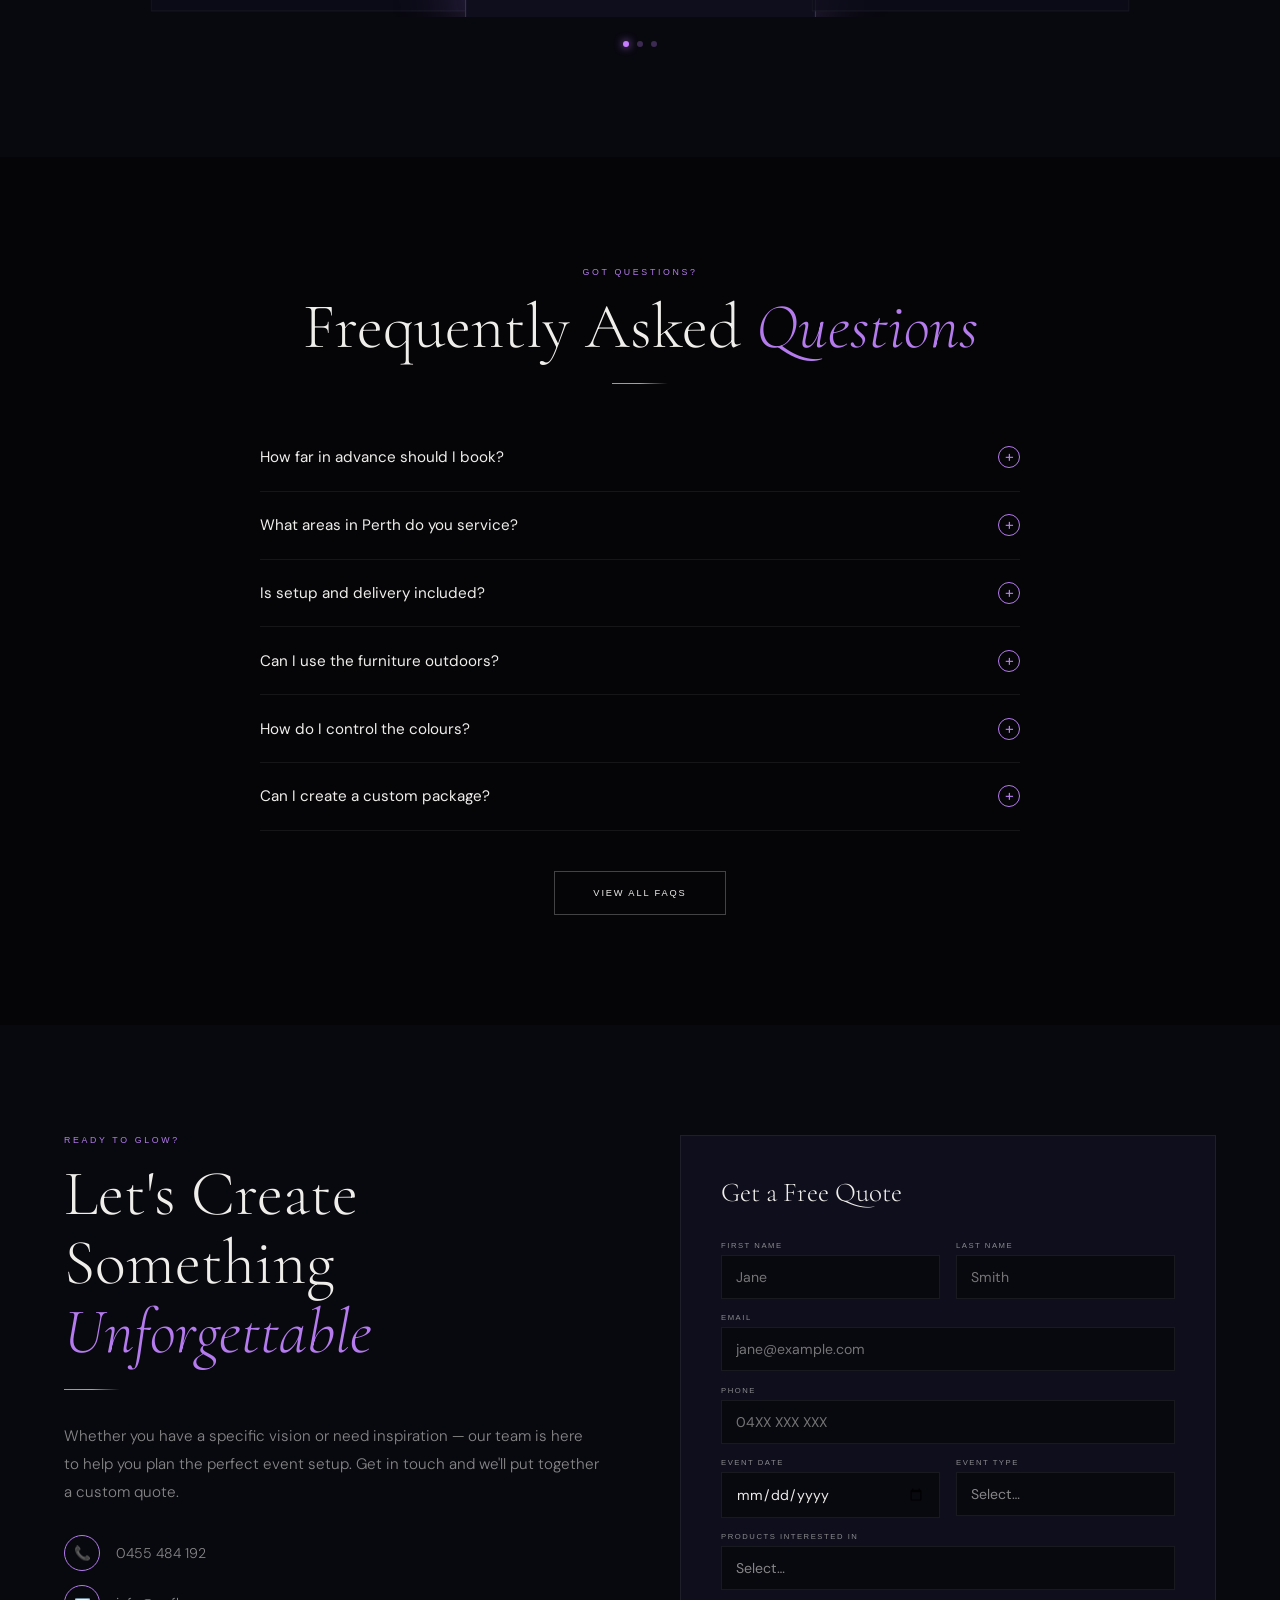
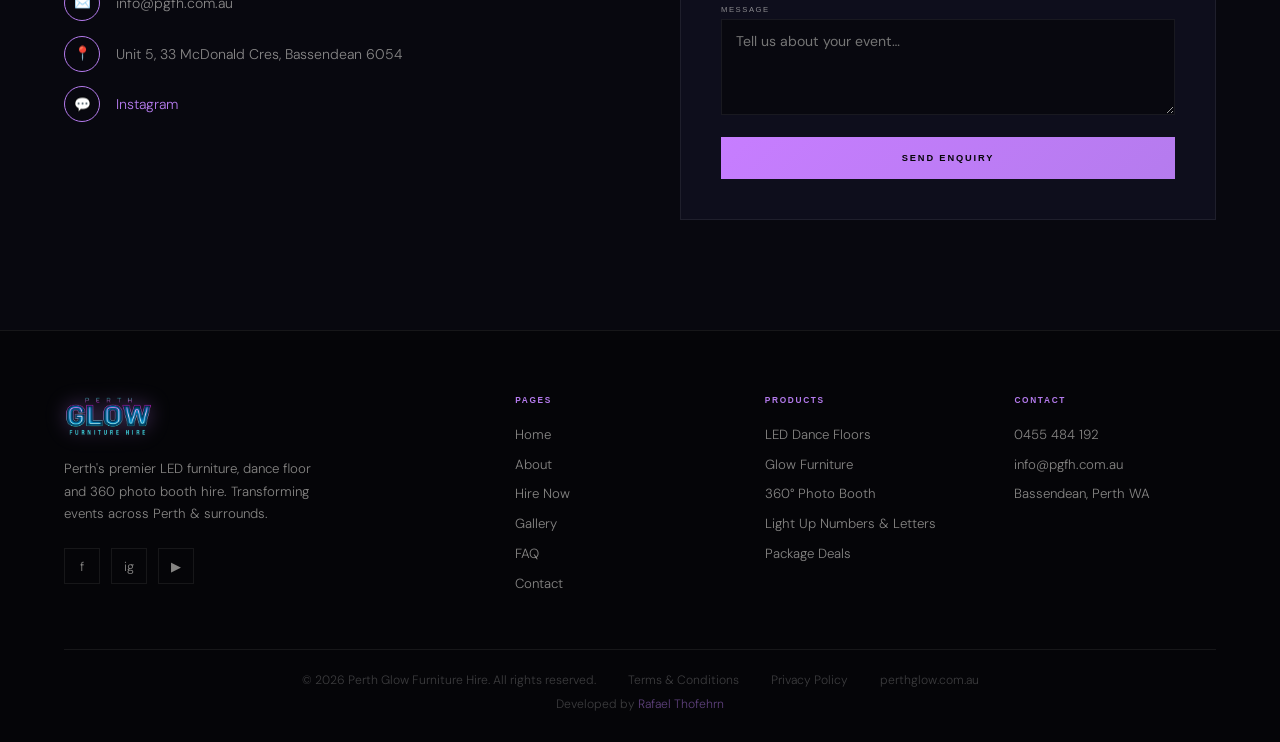
==== commit f53e886c: "Update Rafatofen + Perthglow.html" ====
--- a/index.html
+++ b/index.html
@@ -954,9 +954,9 @@
       <p>© 2026 Perth Glow Furniture Hire. All rights reserved.</p>
       <a href="terms.html">Terms & Conditions</a>
       <a href="terms.html">Privacy Policy</a>
-      <a href="https://pgfh.com.au">pgfh.com.au</a>
-    </div>
-    <p class="f-credit">Developed by <a href="https://rafatofen.netlify.app" target="_blank">Rafael Thofehrn</a></p>
+      <a href="https://perthglow.com.au">perthglow.com.au</a>
+    </div>
+    <p class="f-credit">Developed by <a href="https://rafatofen.com" target="_blank">Rafael Thofehrn</a></p>
   </div>
 </footer>
 
